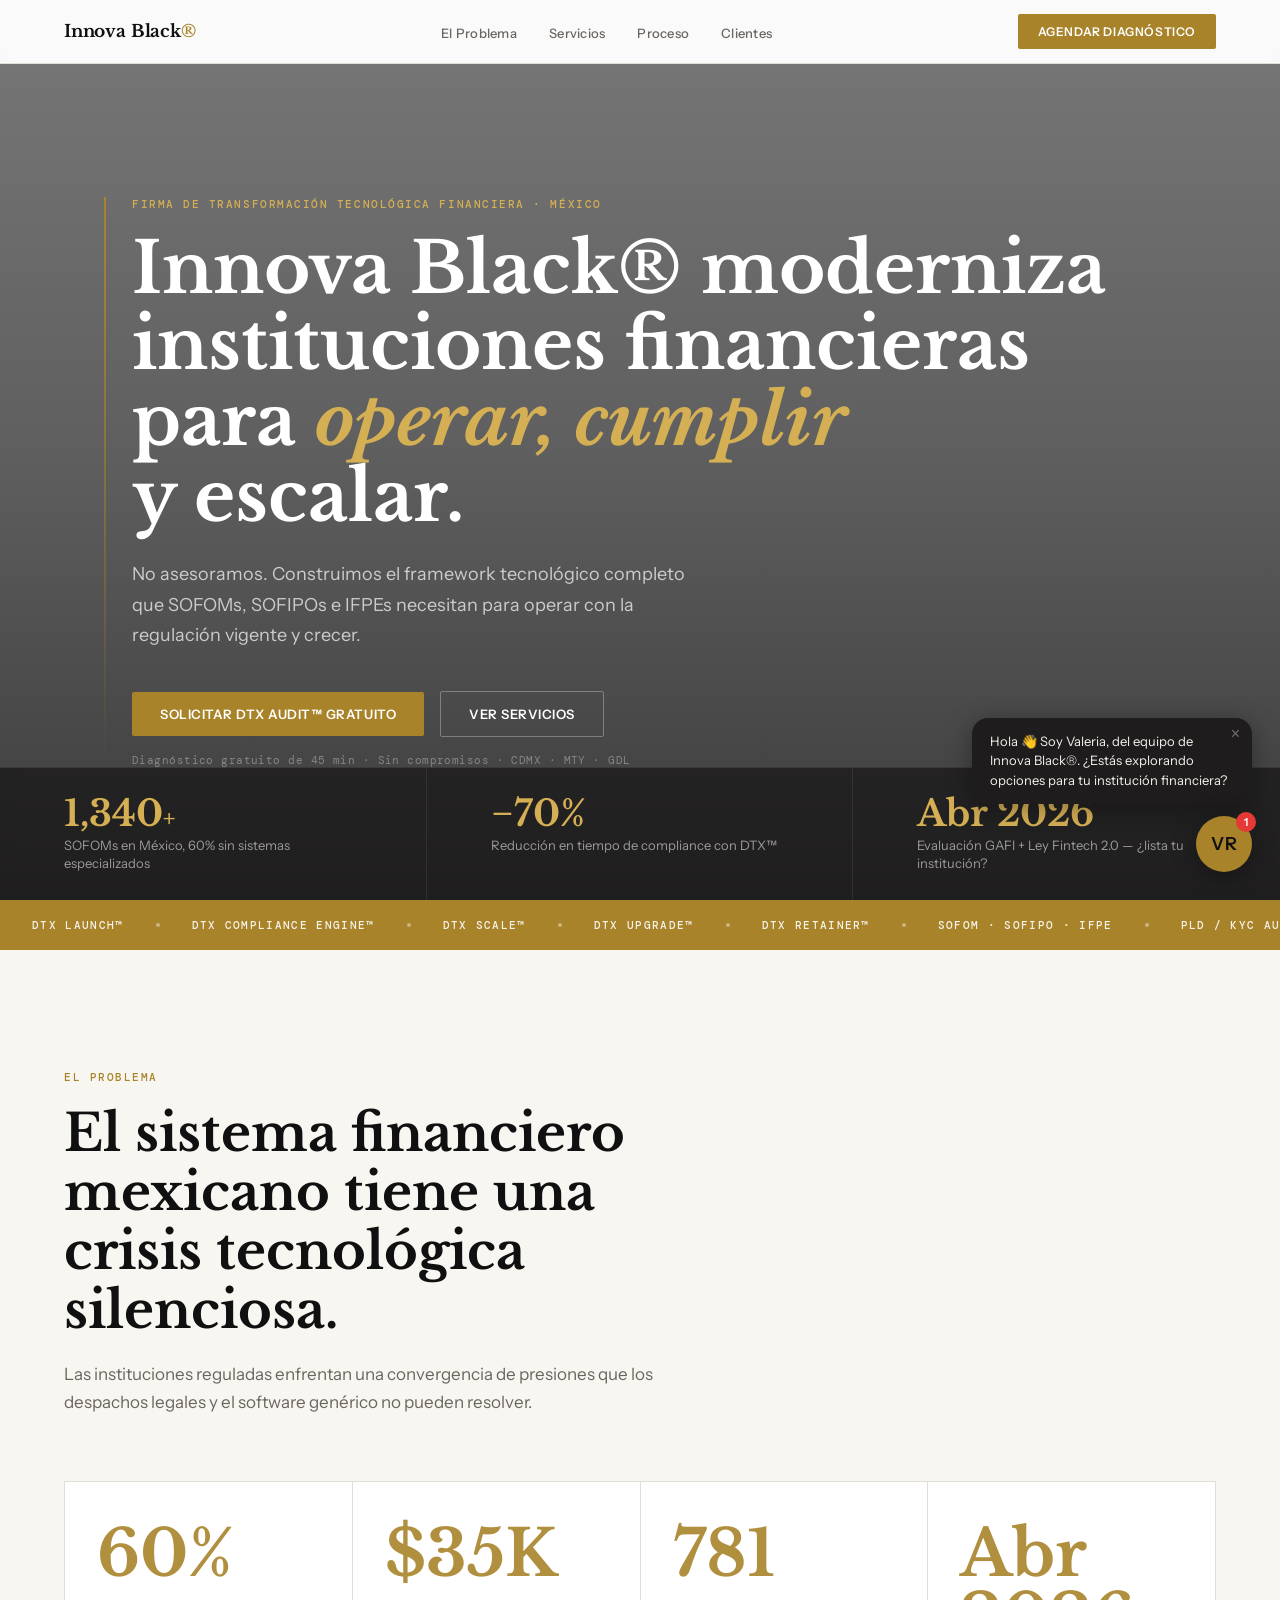
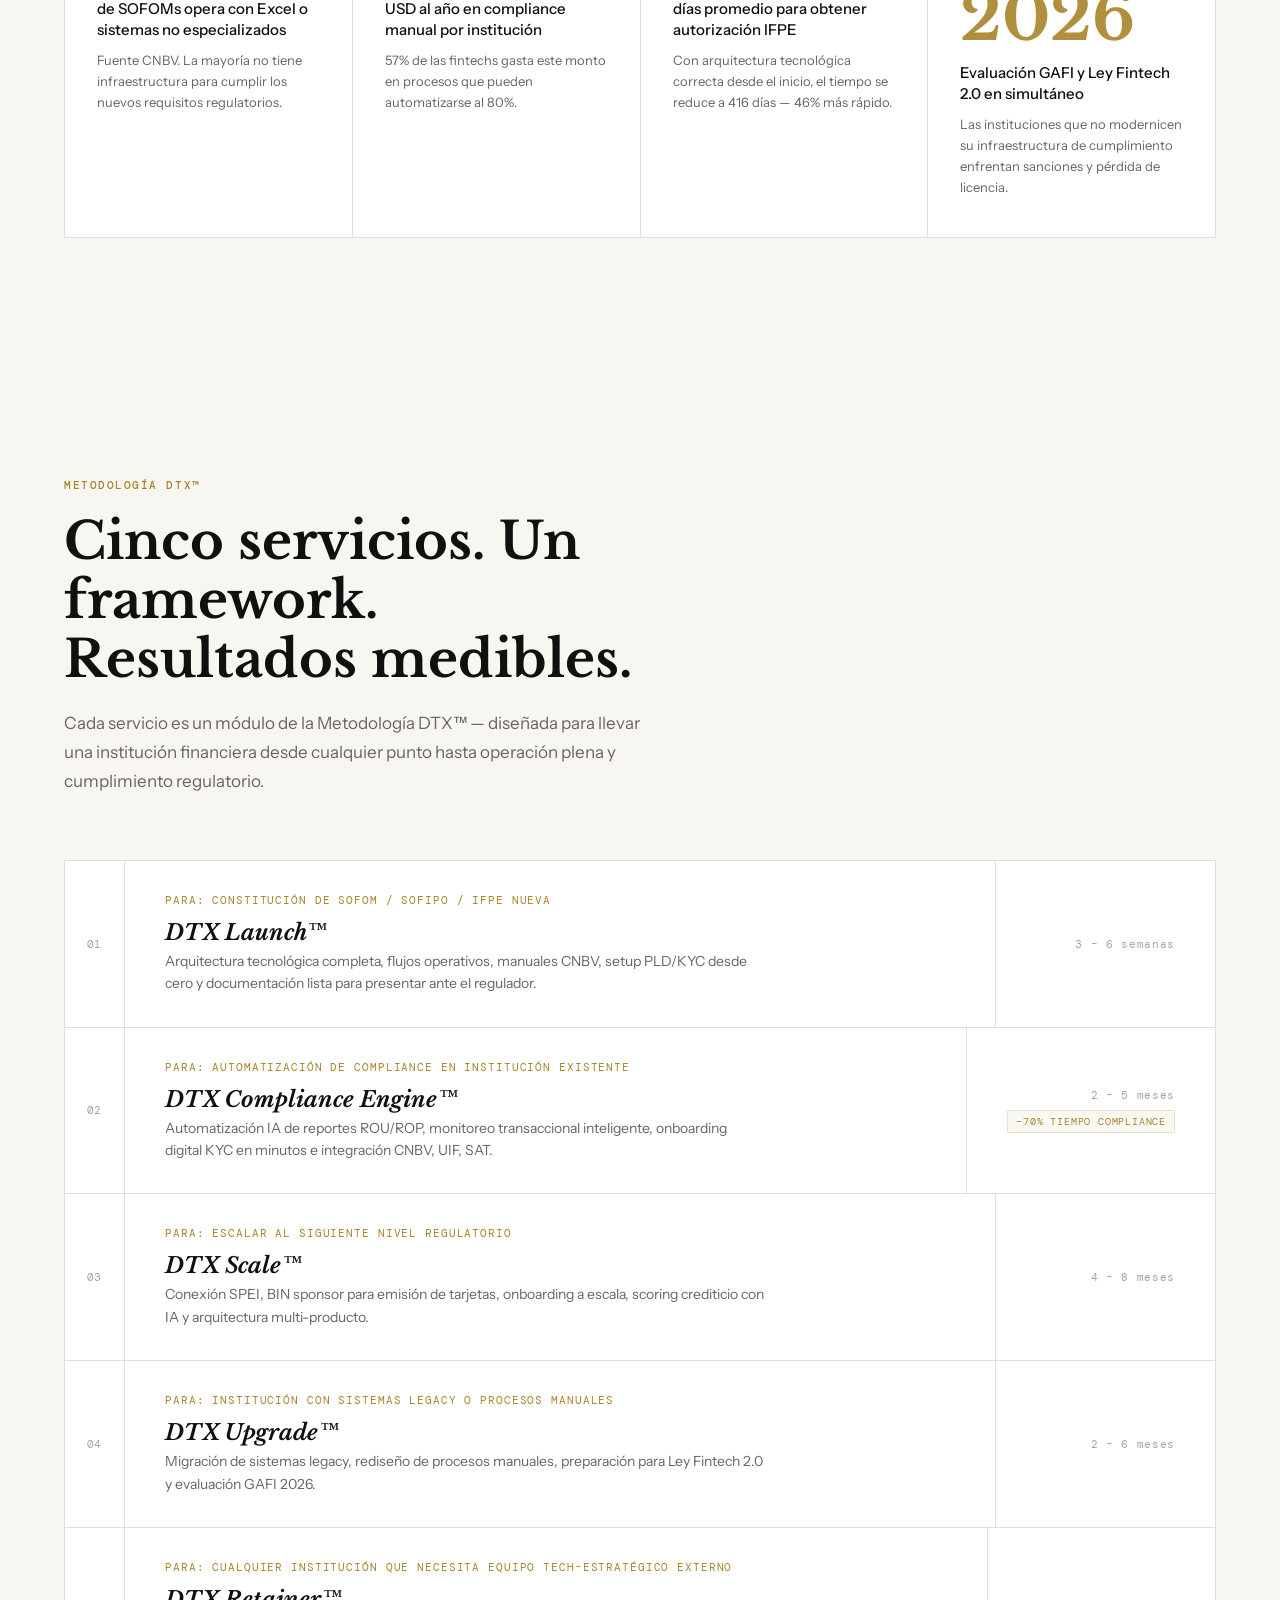
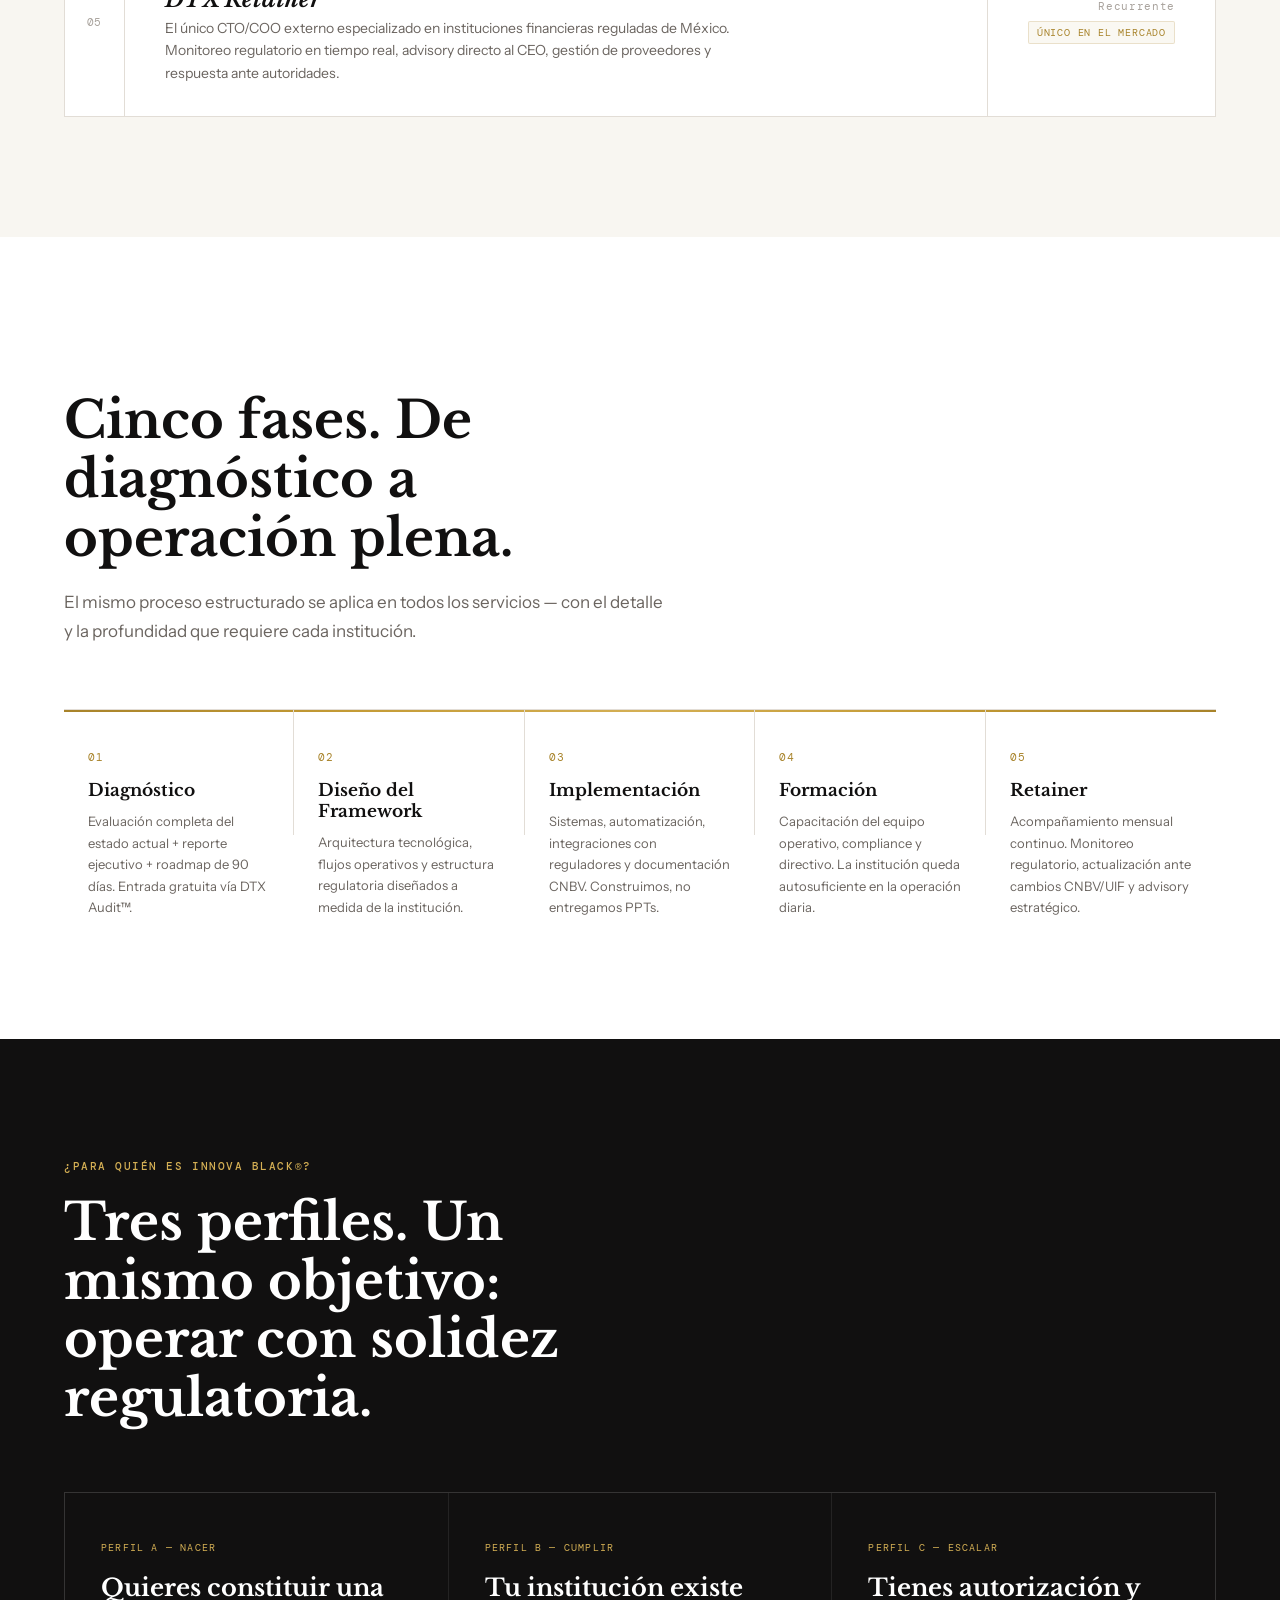
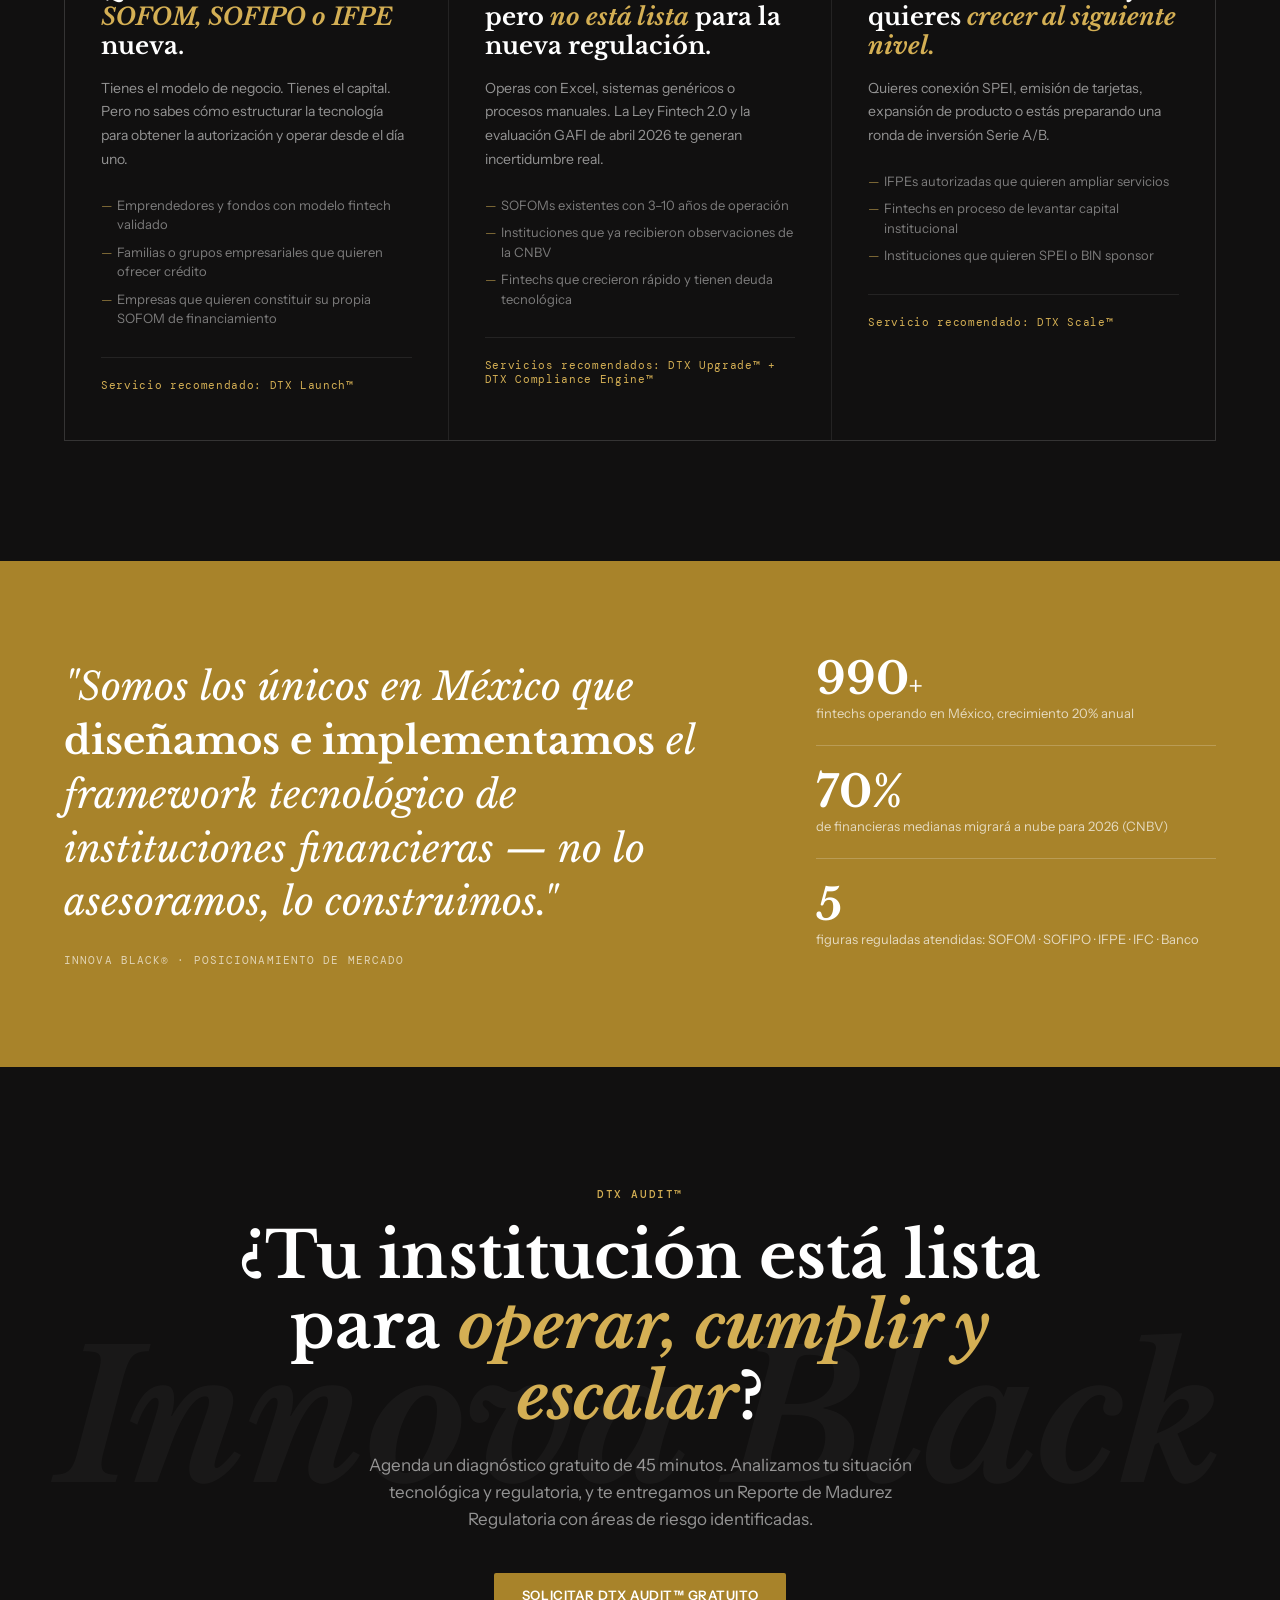
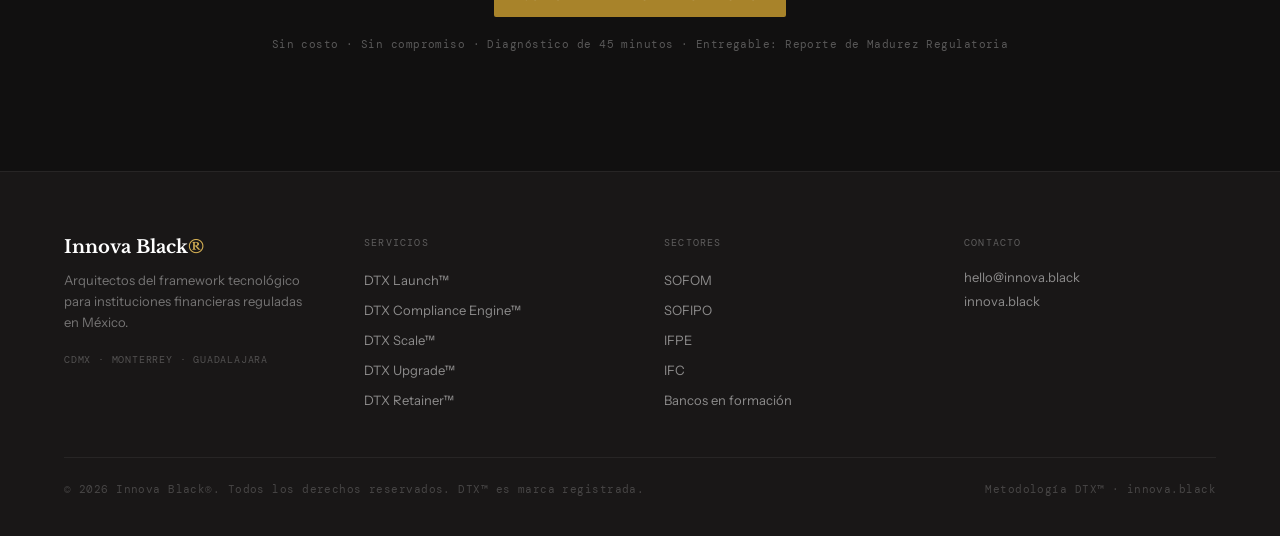
==== web/index.html @ 926bcd1f "feat: add lead email system + Google Analytics - Add Vercel serverless API (/api/send-email) for lea" ====
<!DOCTYPE html>
<html lang="es">
<head>
  <meta charset="UTF-8" />
  <meta name="viewport" content="width=device-width, initial-scale=1.0" />

  <!-- Google Analytics -->
  <script async src="https://www.googletagmanager.com/gtag/js?id=G-E0Y70WW412"></script>
  <script>
    window.dataLayer = window.dataLayer || [];
    function gtag(){dataLayer.push(arguments);}
    gtag('js', new Date());
    gtag('config', 'G-E0Y70WW412');
  </script>
  <title>Innova Black® — Arquitectos del Framework Tecnológico Financiero</title>
  <meta name="description" content="Innova Black® moderniza instituciones financieras reguladas para operar, cumplir y escalar. SOFOM, SOFIPO, IFPE. México." />
  <link rel="preconnect" href="https://fonts.googleapis.com" />
  <link rel="preconnect" href="https://fonts.gstatic.com" crossorigin />
  <link href="https://fonts.googleapis.com/css2?family=Libre+Baskerville:ital,wght@0,400;0,700;1,400&family=Instrument+Sans:wght@300;400;500;600&family=DM+Mono:wght@400;500&display=swap" rel="stylesheet" />
  <link rel="stylesheet" href="chatbot.css" />

  <style>
    /* ============================================================
       TOKENS
    ============================================================ */
    :root {
      --white:      #FFFFFF;
      --paper:      #F8F6F1;
      --paper2:     #F0EDE6;
      --ink:        #111010;
      --ink2:       #1E1C1C;
      --muted:      #6B6560;
      --light:      #A8A29C;
      --rule:       #E2DDD6;
      --gold:       #A8832A;
      --gold2:      #C49B35;
      --gold3:      #D4AF54;
      --gold-bg:    #FBF7EE;
      --gold-rule:  rgba(168,131,42,.20);
      --gold-pale:  rgba(168,131,42,.06);
      --neg:        #111010;
      --neg2:       #191717;

      --serif:  'Libre Baskerville', Georgia, serif;
      --sans:   'Instrument Sans', system-ui, sans-serif;
      --mono:   'DM Mono', monospace;

      --pad-x: 64px;
      --pad-y: 120px;
    }

    /* ============================================================
       RESET & BASE
    ============================================================ */
    *, *::before, *::after { box-sizing: border-box; margin: 0; padding: 0; }
    html { scroll-behavior: smooth; }
    body {
      font-family: var(--sans);
      font-weight: 400;
      color: var(--ink);
      background: var(--white);
      -webkit-font-smoothing: antialiased;
      overflow-x: hidden;
    }
    a { color: inherit; text-decoration: none; }
    img { display: block; max-width: 100%; }

    /* ============================================================
       TYPOGRAPHY HELPERS
    ============================================================ */
    .eyebrow {
      font-family: var(--mono);
      font-size: 11px;
      font-weight: 500;
      letter-spacing: .14em;
      text-transform: uppercase;
      color: var(--gold);
      display: block;
      margin-bottom: 20px;
    }
    .s-h2 {
      font-family: var(--serif);
      font-size: clamp(32px, 4vw, 52px);
      font-weight: 700;
      line-height: 1.15;
      color: var(--ink);
      margin-bottom: 20px;
    }
    .s-lead {
      font-size: 17px;
      font-weight: 300;
      line-height: 1.7;
      color: var(--muted);
      max-width: 620px;
    }
    .on-dark .s-h2 { color: var(--white); }
    .on-dark .s-lead { color: rgba(255,255,255,.65); }
    .on-dark .eyebrow { color: var(--gold3); }

    /* ============================================================
       SCROLL REVEAL
    ============================================================ */
    .r {
      opacity: 0;
      transform: translateY(22px);
      transition: opacity .55s ease, transform .55s ease;
    }
    .r.in { opacity: 1; transform: none; }
    .d1 { transition-delay: .08s; }
    .d2 { transition-delay: .16s; }
    .d3 { transition-delay: .24s; }
    .d4 { transition-delay: .32s; }
    .d5 { transition-delay: .40s; }

    /* ============================================================
       BUTTONS
    ============================================================ */
    .btn {
      display: inline-flex;
      align-items: center;
      gap: 8px;
      font-family: var(--sans);
      font-size: 13px;
      font-weight: 600;
      letter-spacing: .04em;
      text-transform: uppercase;
      padding: 14px 28px;
      border-radius: 2px;
      cursor: pointer;
      transition: all .2s ease;
      border: none;
    }
    .btn-gold {
      background: var(--gold);
      color: var(--white);
    }
    .btn-gold:hover { background: var(--gold2); }
    .btn-outline {
      background: transparent;
      color: var(--white);
      border: 1px solid rgba(255,255,255,.3);
    }
    .btn-outline:hover { border-color: var(--gold3); color: var(--gold3); }
    .btn-outline-dark {
      background: transparent;
      color: var(--ink);
      border: 1px solid var(--rule);
    }
    .btn-outline-dark:hover { border-color: var(--gold); color: var(--gold); }

    /* ============================================================
       1. NAV
    ============================================================ */
    #nav {
      position: fixed;
      top: 0; left: 0; right: 0;
      z-index: 100;
      background: rgba(255,255,255,.96);
      backdrop-filter: blur(8px);
      border-bottom: 1px solid var(--rule);
      height: 64px;
      display: flex;
      align-items: center;
      padding: 0 var(--pad-x);
      transition: box-shadow .2s;
    }
    #nav.scrolled { box-shadow: 0 2px 24px rgba(17,16,16,.06); }
    .nav-inner {
      display: flex;
      align-items: center;
      justify-content: space-between;
      width: 100%;
      max-width: 1200px;
      margin: 0 auto;
    }
    .nav-logo {
      font-family: var(--serif);
      font-size: 17px;
      font-weight: 700;
      color: var(--ink);
      letter-spacing: -.01em;
    }
    .nav-logo span { color: var(--gold); }
    .nav-links {
      display: flex;
      align-items: center;
      gap: 32px;
      list-style: none;
    }
    .nav-links a {
      font-size: 13px;
      font-weight: 500;
      color: var(--muted);
      letter-spacing: .02em;
      transition: color .15s;
    }
    .nav-links a:hover { color: var(--ink); }
    .nav-cta {
      font-family: var(--sans);
      font-size: 12px;
      font-weight: 600;
      letter-spacing: .05em;
      text-transform: uppercase;
      color: var(--white);
      background: var(--gold);
      padding: 10px 20px;
      border-radius: 2px;
      transition: background .15s;
    }
    .nav-cta:hover { background: var(--gold2); }
    .nav-hamburger {
      display: none;
      flex-direction: column;
      gap: 5px;
      cursor: pointer;
      padding: 4px;
    }
    .nav-hamburger span {
      display: block;
      width: 22px;
      height: 2px;
      background: var(--ink);
      transition: all .2s;
    }

    /* ============================================================
       2. HERO
    ============================================================ */
    /* Hero video fullscreen */
    #hero {
      position: relative;
      width: 100%;
      height: 100vh;
      min-height: 640px;
      overflow: hidden;
      display: flex;
      align-items: center;
      justify-content: center;
    }
    .hero-video {
      position: absolute;
      inset: 0;
      width: 100%;
      height: 100%;
      object-fit: cover;
      object-position: center;
      z-index: 0;
    }
    .hero-overlay {
      position: absolute;
      inset: 0;
      z-index: 1;
      background: linear-gradient(
        to bottom,
        rgba(10,9,9,.55) 0%,
        rgba(10,9,9,.65) 50%,
        rgba(10,9,9,.80) 100%
      );
    }
    .hero-inner {
      position: relative;
      z-index: 2;
      max-width: 1200px;
      width: 100%;
      padding: 0 var(--pad-x);
      margin: 0 auto;
      padding-top: 64px;
      display: flex;
      flex-direction: column;
      align-items: flex-start;
    }
    .hero-left { position: relative; padding-left: 28px; }
    .hero-line {
      position: absolute;
      left: 0; top: 0; bottom: 0;
      width: 2px;
      background: linear-gradient(to bottom, var(--gold), transparent);
    }
    .hero-h1 {
      font-family: var(--serif);
      font-size: clamp(40px, 5.5vw, 76px);
      font-weight: 700;
      line-height: 1.08;
      color: var(--white);
      margin-bottom: 24px;
    }
    .hero-h1 em {
      font-style: italic;
      color: var(--gold3);
    }
    .hero-sub {
      font-size: 18px;
      font-weight: 300;
      line-height: 1.7;
      color: rgba(255,255,255,.7);
      max-width: 560px;
      margin-bottom: 40px;
    }
    .hero-actions {
      display: flex;
      align-items: center;
      gap: 16px;
      flex-wrap: wrap;
    }
    .hero-footnote {
      margin-top: 16px;
      font-family: var(--mono);
      font-size: 11px;
      color: rgba(255,255,255,.35);
      letter-spacing: .04em;
    }
    /* Stats bar at bottom of hero */
    .hero-stats-bar {
      position: absolute;
      bottom: 0; left: 0; right: 0;
      z-index: 2;
      display: grid;
      grid-template-columns: repeat(3, 1fr);
      border-top: 1px solid rgba(255,255,255,.1);
      background: rgba(10,9,9,.55);
      backdrop-filter: blur(8px);
    }
    .stat-row {
      padding: 28px var(--pad-x);
      border-right: 1px solid rgba(255,255,255,.08);
    }
    .stat-row:last-child { border-right: none; }
    .stat-num {
      font-family: var(--serif);
      font-size: 36px;
      font-weight: 700;
      color: var(--gold3);
      line-height: 1;
      margin-bottom: 4px;
    }
    .stat-label {
      font-size: 13px;
      font-weight: 300;
      color: rgba(255,255,255,.55);
      line-height: 1.4;
    }

    /* ============================================================
       3. GOLD BAND
    ============================================================ */
    #gold-band {
      background: var(--gold);
      padding: 18px 0;
      overflow: hidden;
    }
    .marquee-track {
      display: flex;
      gap: 0;
      width: max-content;
      animation: marquee 28s linear infinite;
    }
    .marquee-item {
      display: flex;
      align-items: center;
      gap: 0;
      white-space: nowrap;
    }
    .marquee-text {
      font-family: var(--mono);
      font-size: 11px;
      font-weight: 500;
      letter-spacing: .12em;
      text-transform: uppercase;
      color: rgba(255,255,255,.9);
      padding: 0 32px;
    }
    .marquee-dot {
      width: 4px;
      height: 4px;
      border-radius: 50%;
      background: rgba(255,255,255,.4);
      flex-shrink: 0;
    }
    @keyframes marquee {
      from { transform: translateX(0); }
      to   { transform: translateX(-50%); }
    }

    /* ============================================================
       4. EL PROBLEMA
    ============================================================ */
    #problema {
      padding: var(--pad-y) var(--pad-x);
      background: var(--paper);
    }
    .sec-inner {
      max-width: 1200px;
      margin: 0 auto;
    }
    .sec-header {
      max-width: 600px;
      margin-bottom: 64px;
    }
    .problem-grid {
      display: grid;
      grid-template-columns: repeat(4, 1fr);
      gap: 1px;
      background: var(--rule);
      border: 1px solid var(--rule);
    }
    .problem-card {
      background: var(--white);
      padding: 40px 32px;
      position: relative;
      overflow: hidden;
      transition: background .2s;
    }
    .problem-card::before {
      content: '';
      position: absolute;
      top: 0; left: 0; right: 0;
      height: 2px;
      background: var(--gold);
      transform: scaleX(0);
      transform-origin: left;
      transition: transform .3s ease;
    }
    .problem-card:hover::before { transform: scaleX(1); }
    .problem-card:hover { background: var(--gold-bg); }
    .problem-num {
      font-family: var(--serif);
      font-size: 64px;
      font-weight: 700;
      color: var(--gold);
      line-height: 1;
      margin-bottom: 12px;
      opacity: .9;
    }
    .problem-label {
      font-size: 15px;
      font-weight: 500;
      color: var(--ink);
      line-height: 1.4;
      margin-bottom: 10px;
    }
    .problem-desc {
      font-size: 13px;
      font-weight: 300;
      color: var(--muted);
      line-height: 1.6;
    }


    /* ============================================================
       6. SERVICIOS
    ============================================================ */
    #servicios {
      padding: var(--pad-y) var(--pad-x);
      background: var(--paper);
    }
    .services-list {
      display: flex;
      flex-direction: column;
      gap: 0;
      border: 1px solid var(--rule);
      margin-top: 56px;
    }
    .service-row {
      display: grid;
      grid-template-columns: 60px 1fr auto;
      gap: 0;
      align-items: stretch;
      border-bottom: 1px solid var(--rule);
      background: var(--white);
      transition: background .2s;
      cursor: default;
      position: relative;
    }
    .service-row:last-child { border-bottom: none; }
    .service-row::before {
      content: '';
      position: absolute;
      top: 0; left: 0; right: 0;
      height: 2px;
      background: var(--gold);
      transform: scaleX(0);
      transform-origin: left;
      transition: transform .3s ease;
    }
    .service-row:hover::before { transform: scaleX(1); }
    .service-row:hover { background: var(--gold-bg); }
    .service-num-col {
      display: flex;
      align-items: center;
      justify-content: center;
      border-right: 1px solid var(--rule);
      padding: 32px 0;
    }
    .service-num {
      font-family: var(--mono);
      font-size: 11px;
      color: var(--light);
      letter-spacing: .08em;
    }
    .service-body {
      padding: 32px 40px;
    }
    .service-name {
      font-family: var(--serif);
      font-size: 22px;
      font-weight: 700;
      font-style: italic;
      color: var(--ink);
      margin-bottom: 4px;
    }
    .service-for {
      font-family: var(--mono);
      font-size: 11px;
      color: var(--gold);
      letter-spacing: .08em;
      text-transform: uppercase;
      margin-bottom: 12px;
    }
    .service-desc {
      font-size: 14px;
      font-weight: 300;
      color: var(--muted);
      line-height: 1.6;
      max-width: 600px;
    }
    .service-price-col {
      display: flex;
      flex-direction: column;
      align-items: flex-end;
      justify-content: center;
      padding: 32px 40px;
      border-left: 1px solid var(--rule);
      min-width: 220px;
    }
    .service-price {
      font-family: var(--serif);
      font-size: 20px;
      font-weight: 700;
      color: var(--ink);
      text-align: right;
      line-height: 1.2;
      margin-bottom: 4px;
    }
    .service-duration {
      font-family: var(--mono);
      font-size: 11px;
      color: var(--light);
      letter-spacing: .06em;
      text-align: right;
    }
    .service-badge {
      font-family: var(--mono);
      font-size: 10px;
      letter-spacing: .08em;
      text-transform: uppercase;
      background: var(--gold-pale);
      color: var(--gold);
      border: 1px solid var(--gold-rule);
      padding: 4px 8px;
      border-radius: 2px;
      margin-top: 8px;
      display: inline-block;
    }

    /* ============================================================
       7. PROCESO
    ============================================================ */
    #proceso {
      padding: var(--pad-y) var(--pad-x);
      background: var(--white);
    }
    .proceso-steps {
      display: grid;
      grid-template-columns: repeat(5, 1fr);
      gap: 0;
      margin-top: 64px;
      border-top: 1px solid var(--rule);
      position: relative;
    }
    .proceso-steps::before {
      content: '';
      position: absolute;
      top: 0; left: 0; right: 0;
      height: 2px;
      background: linear-gradient(to right, var(--gold), var(--gold2), var(--gold3), var(--gold2), var(--gold));
    }
    .paso {
      padding: 40px 24px 0;
      position: relative;
    }
    .paso::after {
      content: '';
      position: absolute;
      top: 0; right: 0;
      width: 1px;
      height: 60%;
      background: var(--rule);
    }
    .paso:last-child::after { display: none; }
    .paso-num {
      font-family: var(--mono);
      font-size: 11px;
      color: var(--gold);
      letter-spacing: .1em;
      margin-bottom: 16px;
      display: block;
    }
    .paso-title {
      font-family: var(--serif);
      font-size: 17px;
      font-weight: 700;
      color: var(--ink);
      margin-bottom: 10px;
    }
    .paso-desc {
      font-size: 13px;
      font-weight: 300;
      color: var(--muted);
      line-height: 1.65;
    }

    /* ============================================================
       8. CLIENTES
    ============================================================ */
    #clientes {
      padding: var(--pad-y) var(--pad-x);
      background: var(--neg);
    }
    .clients-grid {
      display: grid;
      grid-template-columns: repeat(3, 1fr);
      gap: 1px;
      background: rgba(255,255,255,.08);
      margin-top: 56px;
      border: 1px solid rgba(255,255,255,.08);
    }
    .client-card {
      background: var(--neg);
      padding: 48px 36px;
      position: relative;
      overflow: hidden;
      transition: background .2s;
    }
    .client-card::before {
      content: '';
      position: absolute;
      top: 0; left: 0; right: 0;
      height: 2px;
      background: var(--gold);
      transform: scaleX(0);
      transform-origin: left;
      transition: transform .3s ease;
    }
    .client-card:hover::before { transform: scaleX(1); }
    .client-card:hover { background: #171515; }
    .client-tag {
      font-family: var(--mono);
      font-size: 10px;
      letter-spacing: .12em;
      text-transform: uppercase;
      color: var(--gold3);
      margin-bottom: 20px;
      display: block;
    }
    .client-h3 {
      font-family: var(--serif);
      font-size: 24px;
      font-weight: 700;
      color: var(--white);
      line-height: 1.2;
      margin-bottom: 16px;
    }
    .client-h3 em { font-style: italic; color: var(--gold3); }
    .client-desc {
      font-size: 14px;
      font-weight: 300;
      color: rgba(255,255,255,.55);
      line-height: 1.7;
      margin-bottom: 24px;
    }
    .client-list {
      list-style: none;
      display: flex;
      flex-direction: column;
      gap: 8px;
    }
    .client-list li {
      font-size: 13px;
      font-weight: 400;
      color: rgba(255,255,255,.45);
      padding-left: 16px;
      position: relative;
      line-height: 1.5;
    }
    .client-list li::before {
      content: '—';
      position: absolute;
      left: 0;
      color: var(--gold3);
      opacity: .6;
    }
    .client-service {
      margin-top: 28px;
      padding-top: 20px;
      border-top: 1px solid rgba(255,255,255,.08);
      font-family: var(--mono);
      font-size: 11px;
      color: var(--gold3);
      letter-spacing: .06em;
    }

    /* ============================================================
       9. PULL QUOTE
    ============================================================ */
    #pullquote {
      padding: 96px var(--pad-x);
      background: var(--gold);
    }
    .quote-inner {
      max-width: 1200px;
      margin: 0 auto;
      display: grid;
      grid-template-columns: 1fr 400px;
      gap: 80px;
      align-items: center;
    }
    .quote-text {
      font-family: var(--serif);
      font-size: clamp(24px, 3vw, 40px);
      font-weight: 400;
      font-style: italic;
      color: var(--white);
      line-height: 1.4;
    }
    .quote-text strong { font-weight: 700; font-style: normal; }
    .quote-author {
      margin-top: 24px;
      font-family: var(--mono);
      font-size: 11px;
      letter-spacing: .1em;
      text-transform: uppercase;
      color: rgba(255,255,255,.65);
    }
    .quote-stats {
      display: flex;
      flex-direction: column;
      gap: 0;
    }
    .qstat {
      padding: 24px 0;
      border-bottom: 1px solid rgba(255,255,255,.2);
    }
    .qstat:last-child { border-bottom: none; }
    .qstat:first-child { padding-top: 0; }
    .qstat-num {
      font-family: var(--serif);
      font-size: 44px;
      font-weight: 700;
      color: var(--white);
      line-height: 1;
      margin-bottom: 4px;
    }
    .qstat-label {
      font-size: 13px;
      color: rgba(255,255,255,.7);
      font-weight: 300;
    }

    /* ============================================================
       10. CTA
    ============================================================ */
    #cta {
      padding: var(--pad-y) var(--pad-x);
      background: var(--neg);
      position: relative;
      overflow: hidden;
    }
    .cta-ghost {
      position: absolute;
      left: 50%;
      top: 50%;
      transform: translate(-50%, -50%);
      font-family: var(--serif);
      font-size: clamp(80px, 14vw, 220px);
      font-weight: 700;
      font-style: italic;
      color: var(--white);
      opacity: .03;
      white-space: nowrap;
      pointer-events: none;
      user-select: none;
    }
    .cta-inner {
      max-width: 900px;
      margin: 0 auto;
      text-align: center;
      position: relative;
      z-index: 1;
    }
    .cta-h2 {
      font-family: var(--serif);
      font-size: clamp(36px, 5vw, 64px);
      font-weight: 700;
      color: var(--white);
      line-height: 1.1;
      margin-bottom: 20px;
    }
    .cta-h2 em { font-style: italic; color: var(--gold3); }
    .cta-sub {
      font-size: 17px;
      font-weight: 300;
      color: rgba(255,255,255,.55);
      line-height: 1.6;
      max-width: 560px;
      margin: 0 auto 40px;
    }
    .cta-actions {
      display: flex;
      align-items: center;
      justify-content: center;
      gap: 16px;
      flex-wrap: wrap;
    }
    .cta-note {
      margin-top: 20px;
      font-family: var(--mono);
      font-size: 11px;
      color: rgba(255,255,255,.3);
      letter-spacing: .04em;
    }

    /* ============================================================
       11. FOOTER
    ============================================================ */
    #footer {
      padding: 64px var(--pad-x) 40px;
      background: var(--neg2);
      border-top: 1px solid rgba(255,255,255,.06);
    }
    .footer-top {
      max-width: 1200px;
      margin: 0 auto;
      display: grid;
      grid-template-columns: 1fr 1fr 1fr 1fr;
      gap: 48px;
      padding-bottom: 48px;
      border-bottom: 1px solid rgba(255,255,255,.06);
    }
    .footer-logo {
      font-family: var(--serif);
      font-size: 18px;
      font-weight: 700;
      color: var(--white);
      margin-bottom: 12px;
    }
    .footer-logo span { color: var(--gold3); }
    .footer-tagline {
      font-size: 13px;
      font-weight: 300;
      color: rgba(255,255,255,.4);
      line-height: 1.6;
      margin-bottom: 20px;
    }
    .footer-cities {
      font-family: var(--mono);
      font-size: 10px;
      color: rgba(255,255,255,.25);
      letter-spacing: .08em;
      text-transform: uppercase;
    }
    .footer-col-title {
      font-family: var(--mono);
      font-size: 10px;
      letter-spacing: .12em;
      text-transform: uppercase;
      color: rgba(255,255,255,.3);
      margin-bottom: 20px;
    }
    .footer-links {
      list-style: none;
      display: flex;
      flex-direction: column;
      gap: 10px;
    }
    .footer-links a {
      font-size: 13px;
      font-weight: 300;
      color: rgba(255,255,255,.5);
      transition: color .15s;
    }
    .footer-links a:hover { color: var(--gold3); }
    .footer-contact a {
      display: block;
      font-size: 13px;
      font-weight: 300;
      color: rgba(255,255,255,.5);
      margin-bottom: 8px;
      transition: color .15s;
    }
    .footer-contact a:hover { color: var(--gold3); }
    .footer-bottom {
      max-width: 1200px;
      margin: 24px auto 0;
      display: flex;
      align-items: center;
      justify-content: space-between;
    }
    .footer-copy {
      font-family: var(--mono);
      font-size: 11px;
      color: rgba(255,255,255,.2);
      letter-spacing: .04em;
    }

    /* ============================================================
       MOBILE NAV
    ============================================================ */
    .mobile-menu {
      display: none;
      position: fixed;
      top: 64px; left: 0; right: 0;
      background: var(--white);
      border-bottom: 1px solid var(--rule);
      padding: 24px var(--pad-x);
      z-index: 99;
      flex-direction: column;
      gap: 20px;
    }
    .mobile-menu.open { display: flex; }
    .mobile-menu a {
      font-size: 15px;
      font-weight: 500;
      color: var(--ink);
      padding: 8px 0;
      border-bottom: 1px solid var(--rule);
    }

    /* ============================================================
       RESPONSIVE
    ============================================================ */
    @media (max-width: 1024px) {
      :root { --pad-x: 40px; --pad-y: 96px; }
      .hero-inner { padding: 0 var(--pad-x); padding-top: 64px; }
      .hero-stats-bar { display: none; }
      .problem-grid { grid-template-columns: repeat(2, 1fr); }
      .proceso-steps { grid-template-columns: repeat(3, 1fr); }
      .clients-grid { grid-template-columns: 1fr; }
      .quote-inner { grid-template-columns: 1fr; gap: 48px; }
      .footer-top { grid-template-columns: 1fr 1fr; gap: 40px; }
    }

    @media (max-width: 768px) {
      :root { --pad-x: 28px; --pad-y: 80px; }
      .nav-links, .nav-cta { display: none; }
      .nav-hamburger { display: flex; }
      #hero { min-height: 100svh; }
      .hero-stats-bar { grid-template-columns: 1fr; }
      .problem-grid { grid-template-columns: 1fr; }
      .proceso-steps { grid-template-columns: 1fr 1fr; }
      .paso::after { display: none; }
      .service-row { grid-template-columns: 1fr; }
      .service-num-col { display: none; }
      .service-price-col { border-left: none; border-top: 1px solid var(--rule); align-items: flex-start; }
      .footer-top { grid-template-columns: 1fr; }
      .footer-bottom { flex-direction: column; gap: 12px; text-align: center; }
      .quote-stats { display: grid; grid-template-columns: repeat(3, 1fr); }
      .qstat { padding: 0 16px; border-bottom: none; border-right: 1px solid rgba(255,255,255,.2); }
      .qstat:last-child { border-right: none; }
    }
  </style>
</head>
<body>

  <!-- ============================================================
       1. NAV
  ============================================================ -->
  <nav id="nav">
    <div class="nav-inner">
      <a href="#" class="nav-logo">Innova Black<span>®</span></a>
      <ul class="nav-links">
        <li><a href="#problema">El Problema</a></li>
        <li><a href="#servicios">Servicios</a></li>
        <li><a href="#proceso">Proceso</a></li>
        <li><a href="#clientes">Clientes</a></li>
      </ul>
      <a href="#cta" class="nav-cta">Agendar Diagnóstico</a>
      <div class="nav-hamburger" id="hamburger" aria-label="Menú">
        <span></span><span></span><span></span>
      </div>
    </div>
  </nav>

  <!-- Mobile menu -->
  <div class="mobile-menu" id="mobile-menu">
    <a href="#problema" class="mobile-link">El Problema</a>
    <a href="#servicios" class="mobile-link">Servicios</a>
    <a href="#proceso" class="mobile-link">Proceso</a>
    <a href="#clientes" class="mobile-link">Clientes</a>
    <a href="#cta" class="mobile-link" style="color:var(--gold);font-weight:600;">Agendar Diagnóstico</a>
  </div>

  <!-- ============================================================
       2. HERO
  ============================================================ -->
  <section id="hero">
    <!-- Video background — reemplazar hero.mp4 con video corporativo real -->
    <video class="hero-video" autoplay muted loop playsinline poster="">
      <source src="assets/video/hero.mp4" type="video/mp4" />
    </video>
    <div class="hero-overlay"></div>

    <div class="hero-inner">
      <div class="hero-left">
        <div class="hero-line"></div>
        <span class="eyebrow r" style="color:var(--gold3)">Firma de transformación tecnológica financiera · México</span>
        <h1 class="hero-h1 r d1">
          Innova Black® moderniza<br />
          instituciones financieras<br />
          para <em>operar, cumplir</em><br />
          y escalar.
        </h1>
        <p class="hero-sub r d2">
          No asesoramos. Construimos el framework tecnológico completo
          que SOFOMs, SOFIPOs e IFPEs necesitan para operar con la
          regulación vigente y crecer.
        </p>
        <div class="hero-actions r d3">
          <a href="#cta" class="btn btn-gold">Solicitar DTX Audit™ gratuito</a>
          <a href="#servicios" class="btn btn-outline">Ver servicios</a>
        </div>
        <p class="hero-footnote r d4">Diagnóstico gratuito de 45 min · Sin compromisos · CDMX · MTY · GDL</p>
      </div>
    </div>

    <!-- Stats bar bottom -->
    <div class="hero-stats-bar">
      <div class="stat-row r">
        <div class="stat-num">1,340<span style="font-size:22px">+</span></div>
        <div class="stat-label">SOFOMs en México, 60% sin sistemas especializados</div>
      </div>
      <div class="stat-row r d1">
        <div class="stat-num">−70%</div>
        <div class="stat-label">Reducción en tiempo de compliance con DTX™</div>
      </div>
      <div class="stat-row r d2">
        <div class="stat-num">Abr 2026</div>
        <div class="stat-label">Evaluación GAFI + Ley Fintech 2.0 — ¿lista tu institución?</div>
      </div>
    </div>
  </section>

  <!-- ============================================================
       3. GOLD BAND
  ============================================================ -->
  <div id="gold-band" aria-hidden="true">
    <div class="marquee-track">
      <!-- First copy -->
      <div class="marquee-item"><span class="marquee-text">DTX Launch™</span><div class="marquee-dot"></div></div>
      <div class="marquee-item"><span class="marquee-text">DTX Compliance Engine™</span><div class="marquee-dot"></div></div>
      <div class="marquee-item"><span class="marquee-text">DTX Scale™</span><div class="marquee-dot"></div></div>
      <div class="marquee-item"><span class="marquee-text">DTX Upgrade™</span><div class="marquee-dot"></div></div>
      <div class="marquee-item"><span class="marquee-text">DTX Retainer™</span><div class="marquee-dot"></div></div>
      <div class="marquee-item"><span class="marquee-text">SOFOM · SOFIPO · IFPE</span><div class="marquee-dot"></div></div>
      <div class="marquee-item"><span class="marquee-text">PLD / KYC Automatizado</span><div class="marquee-dot"></div></div>
      <div class="marquee-item"><span class="marquee-text">Ley Fintech 2.0</span><div class="marquee-dot"></div></div>
      <div class="marquee-item"><span class="marquee-text">Cumplimiento GAFI</span><div class="marquee-dot"></div></div>
      <div class="marquee-item"><span class="marquee-text">CNBV · UIF · Banxico</span><div class="marquee-dot"></div></div>
      <!-- Duplicate for seamless loop -->
      <div class="marquee-item"><span class="marquee-text">DTX Launch™</span><div class="marquee-dot"></div></div>
      <div class="marquee-item"><span class="marquee-text">DTX Compliance Engine™</span><div class="marquee-dot"></div></div>
      <div class="marquee-item"><span class="marquee-text">DTX Scale™</span><div class="marquee-dot"></div></div>
      <div class="marquee-item"><span class="marquee-text">DTX Upgrade™</span><div class="marquee-dot"></div></div>
      <div class="marquee-item"><span class="marquee-text">DTX Retainer™</span><div class="marquee-dot"></div></div>
      <div class="marquee-item"><span class="marquee-text">SOFOM · SOFIPO · IFPE</span><div class="marquee-dot"></div></div>
      <div class="marquee-item"><span class="marquee-text">PLD / KYC Automatizado</span><div class="marquee-dot"></div></div>
      <div class="marquee-item"><span class="marquee-text">Ley Fintech 2.0</span><div class="marquee-dot"></div></div>
      <div class="marquee-item"><span class="marquee-text">Cumplimiento GAFI</span><div class="marquee-dot"></div></div>
      <div class="marquee-item"><span class="marquee-text">CNBV · UIF · Banxico</span><div class="marquee-dot"></div></div>
    </div>
  </div>

  <!-- ============================================================
       4. EL PROBLEMA
  ============================================================ -->
  <section id="problema">
    <div class="sec-inner">
      <div class="sec-header">
        <span class="eyebrow r">El Problema</span>
        <h2 class="s-h2 r d1">El sistema financiero mexicano tiene una crisis tecnológica silenciosa.</h2>
        <p class="s-lead r d2">Las instituciones reguladas enfrentan una convergencia de presiones que los despachos legales y el software genérico no pueden resolver.</p>
      </div>
      <div class="problem-grid">
        <div class="problem-card r">
          <div class="problem-num">60%</div>
          <div class="problem-label">de SOFOMs opera con Excel o sistemas no especializados</div>
          <div class="problem-desc">Fuente CNBV. La mayoría no tiene infraestructura para cumplir los nuevos requisitos regulatorios.</div>
        </div>
        <div class="problem-card r d1">
          <div class="problem-num">$35K</div>
          <div class="problem-label">USD al año en compliance manual por institución</div>
          <div class="problem-desc">57% de las fintechs gasta este monto en procesos que pueden automatizarse al 80%.</div>
        </div>
        <div class="problem-card r d2">
          <div class="problem-num">781</div>
          <div class="problem-label">días promedio para obtener autorización IFPE</div>
          <div class="problem-desc">Con arquitectura tecnológica correcta desde el inicio, el tiempo se reduce a 416 días — 46% más rápido.</div>
        </div>
        <div class="problem-card r d3">
          <div class="problem-num">Abr<br />2026</div>
          <div class="problem-label">Evaluación GAFI y Ley Fintech 2.0 en simultáneo</div>
          <div class="problem-desc">Las instituciones que no modernicen su infraestructura de cumplimiento enfrentan sanciones y pérdida de licencia.</div>
        </div>
      </div>
    </div>
  </section>


  <!-- ============================================================
       6. SERVICIOS
  ============================================================ -->
  <section id="servicios">
    <div class="sec-inner">
      <div class="sec-header">
        <span class="eyebrow r">Metodología DTX™</span>
        <h2 class="s-h2 r d1">Cinco servicios. Un framework. Resultados medibles.</h2>
        <p class="s-lead r d2">Cada servicio es un módulo de la Metodología DTX™ — diseñada para llevar una institución financiera desde cualquier punto hasta operación plena y cumplimiento regulatorio.</p>
      </div>
      <div class="services-list">
        <div class="service-row r">
          <div class="service-num-col"><span class="service-num">01</span></div>
          <div class="service-body">
            <div class="service-for">Para: Constitución de SOFOM / SOFIPO / IFPE nueva</div>
            <div class="service-name">DTX Launch™</div>
            <div class="service-desc">Arquitectura tecnológica completa, flujos operativos, manuales CNBV, setup PLD/KYC desde cero y documentación lista para presentar ante el regulador.</div>
          </div>
          <div class="service-price-col">
            <div class="service-duration">3 – 6 semanas</div>
          </div>
        </div>
        <div class="service-row r d1">
          <div class="service-num-col"><span class="service-num">02</span></div>
          <div class="service-body">
            <div class="service-for">Para: Automatización de compliance en institución existente</div>
            <div class="service-name">DTX Compliance Engine™</div>
            <div class="service-desc">Automatización IA de reportes ROU/ROP, monitoreo transaccional inteligente, onboarding digital KYC en minutos e integración CNBV, UIF, SAT.</div>
          </div>
          <div class="service-price-col">
            <div class="service-duration">2 – 5 meses</div>
            <span class="service-badge">−70% tiempo compliance</span>
          </div>
        </div>
        <div class="service-row r d2">
          <div class="service-num-col"><span class="service-num">03</span></div>
          <div class="service-body">
            <div class="service-for">Para: Escalar al siguiente nivel regulatorio</div>
            <div class="service-name">DTX Scale™</div>
            <div class="service-desc">Conexión SPEI, BIN sponsor para emisión de tarjetas, onboarding a escala, scoring crediticio con IA y arquitectura multi-producto.</div>
          </div>
          <div class="service-price-col">
            <div class="service-duration">4 – 8 meses</div>
          </div>
        </div>
        <div class="service-row r d3">
          <div class="service-num-col"><span class="service-num">04</span></div>
          <div class="service-body">
            <div class="service-for">Para: Institución con sistemas legacy o procesos manuales</div>
            <div class="service-name">DTX Upgrade™</div>
            <div class="service-desc">Migración de sistemas legacy, rediseño de procesos manuales, preparación para Ley Fintech 2.0 y evaluación GAFI 2026.</div>
          </div>
          <div class="service-price-col">
            <div class="service-duration">2 – 6 meses</div>
          </div>
        </div>
        <div class="service-row r d4">
          <div class="service-num-col"><span class="service-num">05</span></div>
          <div class="service-body">
            <div class="service-for">Para: Cualquier institución que necesita equipo tech-estratégico externo</div>
            <div class="service-name">DTX Retainer™</div>
            <div class="service-desc">El único CTO/COO externo especializado en instituciones financieras reguladas de México. Monitoreo regulatorio en tiempo real, advisory directo al CEO, gestión de proveedores y respuesta ante autoridades.</div>
          </div>
          <div class="service-price-col">
            <div class="service-duration">Recurrente</div>
            <span class="service-badge">Único en el mercado</span>
          </div>
        </div>
      </div>
    </div>
  </section>

  <!-- ============================================================
       7. PROCESO
  ============================================================ -->
  <section id="proceso">
    <div class="sec-inner">
      <div class="sec-header">
        <span class="eyebrow r">Cómo trabajamos</span>
        <h2 class="s-h2 r d1">Cinco fases. De diagnóstico a operación plena.</h2>
        <p class="s-lead r d2">El mismo proceso estructurado se aplica en todos los servicios — con el detalle y la profundidad que requiere cada institución.</p>
      </div>
      <div class="proceso-steps">
        <div class="paso r">
          <span class="paso-num">01</span>
          <div class="paso-title">Diagnóstico</div>
          <p class="paso-desc">Evaluación completa del estado actual + reporte ejecutivo + roadmap de 90 días. Entrada gratuita vía DTX Audit™.</p>
        </div>
        <div class="paso r d1">
          <span class="paso-num">02</span>
          <div class="paso-title">Diseño del Framework</div>
          <p class="paso-desc">Arquitectura tecnológica, flujos operativos y estructura regulatoria diseñados a medida de la institución.</p>
        </div>
        <div class="paso r d2">
          <span class="paso-num">03</span>
          <div class="paso-title">Implementación</div>
          <p class="paso-desc">Sistemas, automatización, integraciones con reguladores y documentación CNBV. Construimos, no entregamos PPTs.</p>
        </div>
        <div class="paso r d3">
          <span class="paso-num">04</span>
          <div class="paso-title">Formación</div>
          <p class="paso-desc">Capacitación del equipo operativo, compliance y directivo. La institución queda autosuficiente en la operación diaria.</p>
        </div>
        <div class="paso r d4">
          <span class="paso-num">05</span>
          <div class="paso-title">Retainer</div>
          <p class="paso-desc">Acompañamiento mensual continuo. Monitoreo regulatorio, actualización ante cambios CNBV/UIF y advisory estratégico.</p>
        </div>
      </div>
    </div>
  </section>

  <!-- ============================================================
       8. CLIENTES
  ============================================================ -->
  <section id="clientes" class="on-dark">
    <div class="sec-inner">
      <div class="sec-header">
        <span class="eyebrow r">¿Para quién es Innova Black®?</span>
        <h2 class="s-h2 r d1">Tres perfiles. Un mismo objetivo: operar con solidez regulatoria.</h2>
      </div>
      <div class="clients-grid">
        <div class="client-card r">
          <span class="client-tag">Perfil A — Nacer</span>
          <h3 class="client-h3">Quieres constituir una <em>SOFOM, SOFIPO o IFPE</em> nueva.</h3>
          <p class="client-desc">Tienes el modelo de negocio. Tienes el capital. Pero no sabes cómo estructurar la tecnología para obtener la autorización y operar desde el día uno.</p>
          <ul class="client-list">
            <li>Emprendedores y fondos con modelo fintech validado</li>
            <li>Familias o grupos empresariales que quieren ofrecer crédito</li>
            <li>Empresas que quieren constituir su propia SOFOM de financiamiento</li>
          </ul>
          <div class="client-service">Servicio recomendado: DTX Launch™</div>
        </div>
        <div class="client-card r d1">
          <span class="client-tag">Perfil B — Cumplir</span>
          <h3 class="client-h3">Tu institución existe pero <em>no está lista</em> para la nueva regulación.</h3>
          <p class="client-desc">Operas con Excel, sistemas genéricos o procesos manuales. La Ley Fintech 2.0 y la evaluación GAFI de abril 2026 te generan incertidumbre real.</p>
          <ul class="client-list">
            <li>SOFOMs existentes con 3–10 años de operación</li>
            <li>Instituciones que ya recibieron observaciones de la CNBV</li>
            <li>Fintechs que crecieron rápido y tienen deuda tecnológica</li>
          </ul>
          <div class="client-service">Servicios recomendados: DTX Upgrade™ + DTX Compliance Engine™</div>
        </div>
        <div class="client-card r d2">
          <span class="client-tag">Perfil C — Escalar</span>
          <h3 class="client-h3">Tienes autorización y quieres <em>crecer al siguiente nivel.</em></h3>
          <p class="client-desc">Quieres conexión SPEI, emisión de tarjetas, expansión de producto o estás preparando una ronda de inversión Serie A/B.</p>
          <ul class="client-list">
            <li>IFPEs autorizadas que quieren ampliar servicios</li>
            <li>Fintechs en proceso de levantar capital institucional</li>
            <li>Instituciones que quieren SPEI o BIN sponsor</li>
          </ul>
          <div class="client-service">Servicio recomendado: DTX Scale™</div>
        </div>
      </div>
    </div>
  </section>

  <!-- ============================================================
       9. PULL QUOTE
  ============================================================ -->
  <section id="pullquote">
    <div class="quote-inner">
      <div>
        <p class="quote-text r">
          "Somos los únicos en México que <strong>diseñamos e implementamos</strong>
          el framework tecnológico de instituciones financieras —
          no lo asesoramos, lo construimos."
        </p>
        <p class="quote-author r d1">Innova Black® · Posicionamiento de mercado</p>
      </div>
      <div class="quote-stats">
        <div class="qstat r">
          <div class="qstat-num">990<span style="font-size:24px">+</span></div>
          <div class="qstat-label">fintechs operando en México, crecimiento 20% anual</div>
        </div>
        <div class="qstat r d1">
          <div class="qstat-num">70%</div>
          <div class="qstat-label">de financieras medianas migrará a nube para 2026 (CNBV)</div>
        </div>
        <div class="qstat r d2">
          <div class="qstat-num">5</div>
          <div class="qstat-label">figuras reguladas atendidas: SOFOM · SOFIPO · IFPE · IFC · Banco</div>
        </div>
      </div>
    </div>
  </section>

  <!-- ============================================================
       10. CTA
  ============================================================ -->
  <section id="cta" class="on-dark">
    <div class="cta-ghost" aria-hidden="true">Innova Black</div>
    <div class="cta-inner">
      <span class="eyebrow r">DTX Audit™</span>
      <h2 class="cta-h2 r d1">¿Tu institución está lista<br />para <em>operar, cumplir y escalar</em>?</h2>
      <p class="cta-sub r d2">Agenda un diagnóstico gratuito de 45 minutos. Analizamos tu situación tecnológica y regulatoria, y te entregamos un Reporte de Madurez Regulatoria con áreas de riesgo identificadas.</p>
      <div class="cta-actions r d3">
        <a href="mailto:hello@innova.black?subject=DTX Audit™ — Diagnóstico Gratuito" class="btn btn-gold">Solicitar DTX Audit™ gratuito</a>
      </div>
      <p class="cta-note r d4">Sin costo · Sin compromiso · Diagnóstico de 45 minutos · Entregable: Reporte de Madurez Regulatoria</p>
    </div>
  </section>

  <!-- ============================================================
       11. FOOTER
  ============================================================ -->
  <footer id="footer">
    <div class="footer-top">
      <div>
        <div class="footer-logo">Innova Black<span>®</span></div>
        <p class="footer-tagline">Arquitectos del framework tecnológico para instituciones financieras reguladas en México.</p>
        <div class="footer-cities">CDMX · Monterrey · Guadalajara</div>
      </div>
      <div>
        <div class="footer-col-title">Servicios</div>
        <ul class="footer-links">
          <li><a href="#servicios">DTX Launch™</a></li>
          <li><a href="#servicios">DTX Compliance Engine™</a></li>
          <li><a href="#servicios">DTX Scale™</a></li>
          <li><a href="#servicios">DTX Upgrade™</a></li>
          <li><a href="#servicios">DTX Retainer™</a></li>
        </ul>
      </div>
      <div>
        <div class="footer-col-title">Sectores</div>
        <ul class="footer-links">
          <li><a href="#">SOFOM</a></li>
          <li><a href="#">SOFIPO</a></li>
          <li><a href="#">IFPE</a></li>
          <li><a href="#">IFC</a></li>
          <li><a href="#">Bancos en formación</a></li>
        </ul>
      </div>
      <div>
        <div class="footer-col-title">Contacto</div>
        <div class="footer-contact">
          <a href="mailto:hello@innova.black">hello@innova.black</a>
          <a href="https://innova.black">innova.black</a>
        </div>
      </div>
    </div>
    <div class="footer-bottom">
      <p class="footer-copy">© 2026 Innova Black®. Todos los derechos reservados. DTX™ es marca registrada.</p>
      <p class="footer-copy">Metodología DTX™ · innova.black</p>
    </div>
  </footer>

  <!-- ============================================================
       JAVASCRIPT
  ============================================================ -->
  <script>
    // --- Nav scroll shadow ---
    const nav = document.getElementById('nav');
    window.addEventListener('scroll', () => {
      nav.classList.toggle('scrolled', window.scrollY > 20);
    });

    // --- Mobile hamburger ---
    const hamburger = document.getElementById('hamburger');
    const mobileMenu = document.getElementById('mobile-menu');
    hamburger.addEventListener('click', () => {
      mobileMenu.classList.toggle('open');
    });
    document.querySelectorAll('.mobile-link').forEach(link => {
      link.addEventListener('click', () => mobileMenu.classList.remove('open'));
    });

    // --- Scroll reveal ---
    const observer = new IntersectionObserver((entries) => {
      entries.forEach(entry => {
        if (entry.isIntersecting) {
          entry.target.classList.add('in');
          observer.unobserve(entry.target);
        }
      });
    }, { threshold: 0.12, rootMargin: '0px 0px -40px 0px' });

    document.querySelectorAll('.r').forEach(el => observer.observe(el));

    // --- Smooth scroll for anchor links ---
    document.querySelectorAll('a[href^="#"]').forEach(anchor => {
      anchor.addEventListener('click', function(e) {
        const target = document.querySelector(this.getAttribute('href'));
        if (target) {
          e.preventDefault();
          const offset = 72;
          const top = target.getBoundingClientRect().top + window.pageYOffset - offset;
          window.scrollTo({ top, behavior: 'smooth' });
        }
      });
    });
  </script>
  <script src="chatbot.js"></script>
</body>
</html>
---- web/chatbot.css ----
/* ============================================================
   INNOVA BLACK® — CHATBOT VALERIA
   Widget de captura de leads conversacional
   ============================================================ */

/* --- Bubble trigger (closed state) --- */
.vbot-bubble {
  position: fixed;
  bottom: 28px;
  right: 28px;
  width: 56px;
  height: 56px;
  border-radius: 50%;
  background: #A8832A;
  border: none;
  cursor: pointer;
  z-index: 9999;
  display: flex;
  align-items: center;
  justify-content: center;
  box-shadow: 0 4px 24px rgba(0,0,0,.35);
  transition: transform .2s ease, box-shadow .2s ease;
}
.vbot-bubble:hover {
  transform: scale(1.08);
  box-shadow: 0 6px 32px rgba(0,0,0,.45);
}
.vbot-bubble-avatar {
  width: 56px;
  height: 56px;
  border-radius: 50%;
  object-fit: cover;
}
.vbot-bubble-initials {
  font-family: 'Instrument Sans', system-ui, sans-serif;
  font-size: 18px;
  font-weight: 600;
  color: #111010;
  letter-spacing: .5px;
}

/* --- Notification badge --- */
.vbot-badge {
  position: absolute;
  top: -4px;
  right: -4px;
  width: 20px;
  height: 20px;
  border-radius: 50%;
  background: #E53935;
  color: #fff;
  font-family: 'Instrument Sans', system-ui, sans-serif;
  font-size: 11px;
  font-weight: 600;
  display: none;
  align-items: center;
  justify-content: center;
  line-height: 1;
}
.vbot-badge.show { display: flex; }

/* --- Proactive preview bubble --- */
.vbot-preview {
  position: fixed;
  bottom: 96px;
  right: 28px;
  max-width: 280px;
  background: #1E1C1C;
  color: #F5F2EC;
  font-family: 'Instrument Sans', system-ui, sans-serif;
  font-size: 13px;
  line-height: 1.5;
  padding: 14px 18px;
  border-radius: 16px 16px 4px 16px;
  box-shadow: 0 4px 24px rgba(0,0,0,.35);
  z-index: 9998;
  opacity: 0;
  transform: translateY(10px);
  transition: opacity .3s ease, transform .3s ease;
  pointer-events: none;
  cursor: pointer;
}
.vbot-preview.show {
  opacity: 1;
  transform: translateY(0);
  pointer-events: auto;
}
.vbot-preview-close {
  position: absolute;
  top: 6px;
  right: 10px;
  background: none;
  border: none;
  color: rgba(245,242,236,.4);
  font-size: 16px;
  cursor: pointer;
  padding: 2px;
  line-height: 1;
}

/* --- Chat window --- */
.vbot-window {
  position: fixed;
  bottom: 28px;
  right: 28px;
  width: 380px;
  height: 540px;
  background: #111010;
  border-radius: 20px;
  box-shadow: 0 12px 48px rgba(0,0,0,.5);
  z-index: 10000;
  display: none;
  flex-direction: column;
  overflow: hidden;
  opacity: 0;
  transform: translateY(20px) scale(.96);
  transition: opacity .3s ease-out, transform .3s ease-out;
}
.vbot-window.open {
  display: flex;
}
.vbot-window.visible {
  opacity: 1;
  transform: translateY(0) scale(1);
}

/* --- Header --- */
.vbot-header {
  display: flex;
  align-items: center;
  gap: 12px;
  padding: 16px 18px;
  border-bottom: 1px solid rgba(245,242,236,.06);
  flex-shrink: 0;
}
.vbot-header-avatar {
  width: 40px;
  height: 40px;
  border-radius: 50%;
  background: #A8832A;
  display: flex;
  align-items: center;
  justify-content: center;
  flex-shrink: 0;
}
.vbot-header-avatar-text {
  font-family: 'Instrument Sans', system-ui, sans-serif;
  font-size: 14px;
  font-weight: 600;
  color: #111010;
}
.vbot-header-info {
  flex: 1;
  min-width: 0;
}
.vbot-header-name {
  font-family: 'Instrument Sans', system-ui, sans-serif;
  font-size: 14px;
  font-weight: 600;
  color: #F5F2EC;
  margin: 0;
}
.vbot-header-sub {
  font-family: 'Instrument Sans', system-ui, sans-serif;
  font-size: 11px;
  color: rgba(245,242,236,.5);
  margin: 2px 0 0;
}
.vbot-header-status {
  display: flex;
  align-items: center;
  gap: 5px;
  margin-top: 2px;
}
.vbot-status-dot {
  width: 6px;
  height: 6px;
  border-radius: 50%;
  background: #4CAF50;
  animation: vbot-pulse 2s ease-in-out infinite;
}
@keyframes vbot-pulse {
  0%, 100% { opacity: 1; }
  50% { opacity: .4; }
}
.vbot-status-text {
  font-family: 'DM Mono', monospace;
  font-size: 9px;
  color: rgba(245,242,236,.3);
}
.vbot-close {
  background: none;
  border: none;
  color: rgba(245,242,236,.4);
  font-size: 20px;
  cursor: pointer;
  padding: 4px 8px;
  border-radius: 8px;
  transition: color .15s, background .15s;
  flex-shrink: 0;
}
.vbot-close:hover {
  color: #F5F2EC;
  background: rgba(245,242,236,.06);
}

/* --- Messages area --- */
.vbot-messages {
  flex: 1;
  overflow-y: auto;
  padding: 18px;
  display: flex;
  flex-direction: column;
  gap: 10px;
  scrollbar-width: thin;
  scrollbar-color: rgba(245,242,236,.1) transparent;
}
.vbot-messages::-webkit-scrollbar { width: 4px; }
.vbot-messages::-webkit-scrollbar-track { background: transparent; }
.vbot-messages::-webkit-scrollbar-thumb { background: rgba(245,242,236,.1); border-radius: 4px; }

/* --- Message bubbles --- */
.vbot-msg {
  max-width: 82%;
  padding: 10px 14px;
  border-radius: 16px;
  font-family: 'Instrument Sans', system-ui, sans-serif;
  font-size: 14px;
  font-weight: 400;
  line-height: 1.55;
  animation: vbot-fadein .3s ease-out;
  word-wrap: break-word;
}
@keyframes vbot-fadein {
  from { opacity: 0; transform: translateY(6px); }
  to   { opacity: 1; transform: translateY(0); }
}
.vbot-msg.bot {
  background: #1E1C1C;
  color: #F5F2EC;
  align-self: flex-start;
  border-bottom-left-radius: 4px;
}
.vbot-msg.user {
  background: #A8832A;
  color: #111010;
  align-self: flex-end;
  border-bottom-right-radius: 4px;
  font-weight: 500;
}

/* --- Typing indicator --- */
.vbot-typing {
  display: flex;
  align-items: center;
  gap: 4px;
  padding: 12px 16px;
  background: #1E1C1C;
  border-radius: 16px;
  border-bottom-left-radius: 4px;
  align-self: flex-start;
  animation: vbot-fadein .2s ease-out;
}
.vbot-typing-dot {
  width: 6px;
  height: 6px;
  border-radius: 50%;
  background: rgba(245,242,236,.4);
  animation: vbot-bounce .6s ease-in-out infinite;
}
.vbot-typing-dot:nth-child(2) { animation-delay: .15s; }
.vbot-typing-dot:nth-child(3) { animation-delay: .3s; }
@keyframes vbot-bounce {
  0%, 100% { transform: translateY(0); opacity: .4; }
  50% { transform: translateY(-4px); opacity: 1; }
}

/* --- Option buttons --- */
.vbot-options {
  display: flex;
  flex-direction: column;
  gap: 6px;
  margin-top: 4px;
  animation: vbot-fadein .3s ease-out;
}
.vbot-opt {
  background: transparent;
  border: 1px solid rgba(168,131,42,.3);
  color: #C49B35;
  font-family: 'Instrument Sans', system-ui, sans-serif;
  font-size: 12.5px;
  font-weight: 500;
  padding: 9px 14px;
  border-radius: 12px;
  cursor: pointer;
  text-align: left;
  transition: background .15s, border-color .15s;
  line-height: 1.4;
}
.vbot-opt:hover {
  background: rgba(168,131,42,.1);
  border-color: rgba(168,131,42,.5);
}
.vbot-opt:active {
  background: rgba(168,131,42,.18);
}

/* --- Input area --- */
.vbot-input-area {
  display: none;
  align-items: center;
  gap: 8px;
  padding: 12px 14px;
  border-top: 1px solid rgba(245,242,236,.06);
  flex-shrink: 0;
}
.vbot-input-area.active { display: flex; }
.vbot-input {
  flex: 1;
  background: #1E1C1C;
  border: 1px solid rgba(245,242,236,.1);
  border-radius: 12px;
  padding: 10px 14px;
  font-family: 'Instrument Sans', system-ui, sans-serif;
  font-size: 14px;
  color: #F5F2EC;
  outline: none;
  transition: border-color .15s;
}
.vbot-input::placeholder {
  color: rgba(245,242,236,.3);
}
.vbot-input:focus {
  border-color: rgba(168,131,42,.4);
}
.vbot-send {
  width: 38px;
  height: 38px;
  border-radius: 50%;
  background: #A8832A;
  border: none;
  cursor: pointer;
  display: flex;
  align-items: center;
  justify-content: center;
  flex-shrink: 0;
  transition: background .15s;
}
.vbot-send:hover { background: #C49B35; }
.vbot-send svg {
  width: 16px;
  height: 16px;
  fill: #111010;
}

/* --- CTA button inside chat --- */
.vbot-cta {
  display: inline-block;
  background: #A8832A;
  color: #111010;
  font-family: 'Instrument Sans', system-ui, sans-serif;
  font-size: 13px;
  font-weight: 600;
  padding: 10px 20px;
  border-radius: 10px;
  border: none;
  cursor: pointer;
  text-align: center;
  transition: background .15s;
  margin-top: 4px;
  width: 100%;
}
.vbot-cta:hover { background: #C49B35; }

/* --- Powered by --- */
.vbot-powered {
  text-align: center;
  padding: 6px;
  flex-shrink: 0;
}
.vbot-powered span {
  font-family: 'DM Mono', monospace;
  font-size: 8px;
  color: rgba(245,242,236,.15);
  letter-spacing: .5px;
}

/* ============================================================
   MOBILE
   ============================================================ */
@media (max-width: 600px) {
  .vbot-window {
    bottom: 0;
    right: 0;
    width: 100%;
    height: 75vh;
    border-radius: 20px 20px 0 0;
  }
  .vbot-bubble {
    bottom: 20px;
    right: 20px;
  }
  .vbot-preview {
    bottom: 88px;
    right: 20px;
    max-width: 260px;
  }
}
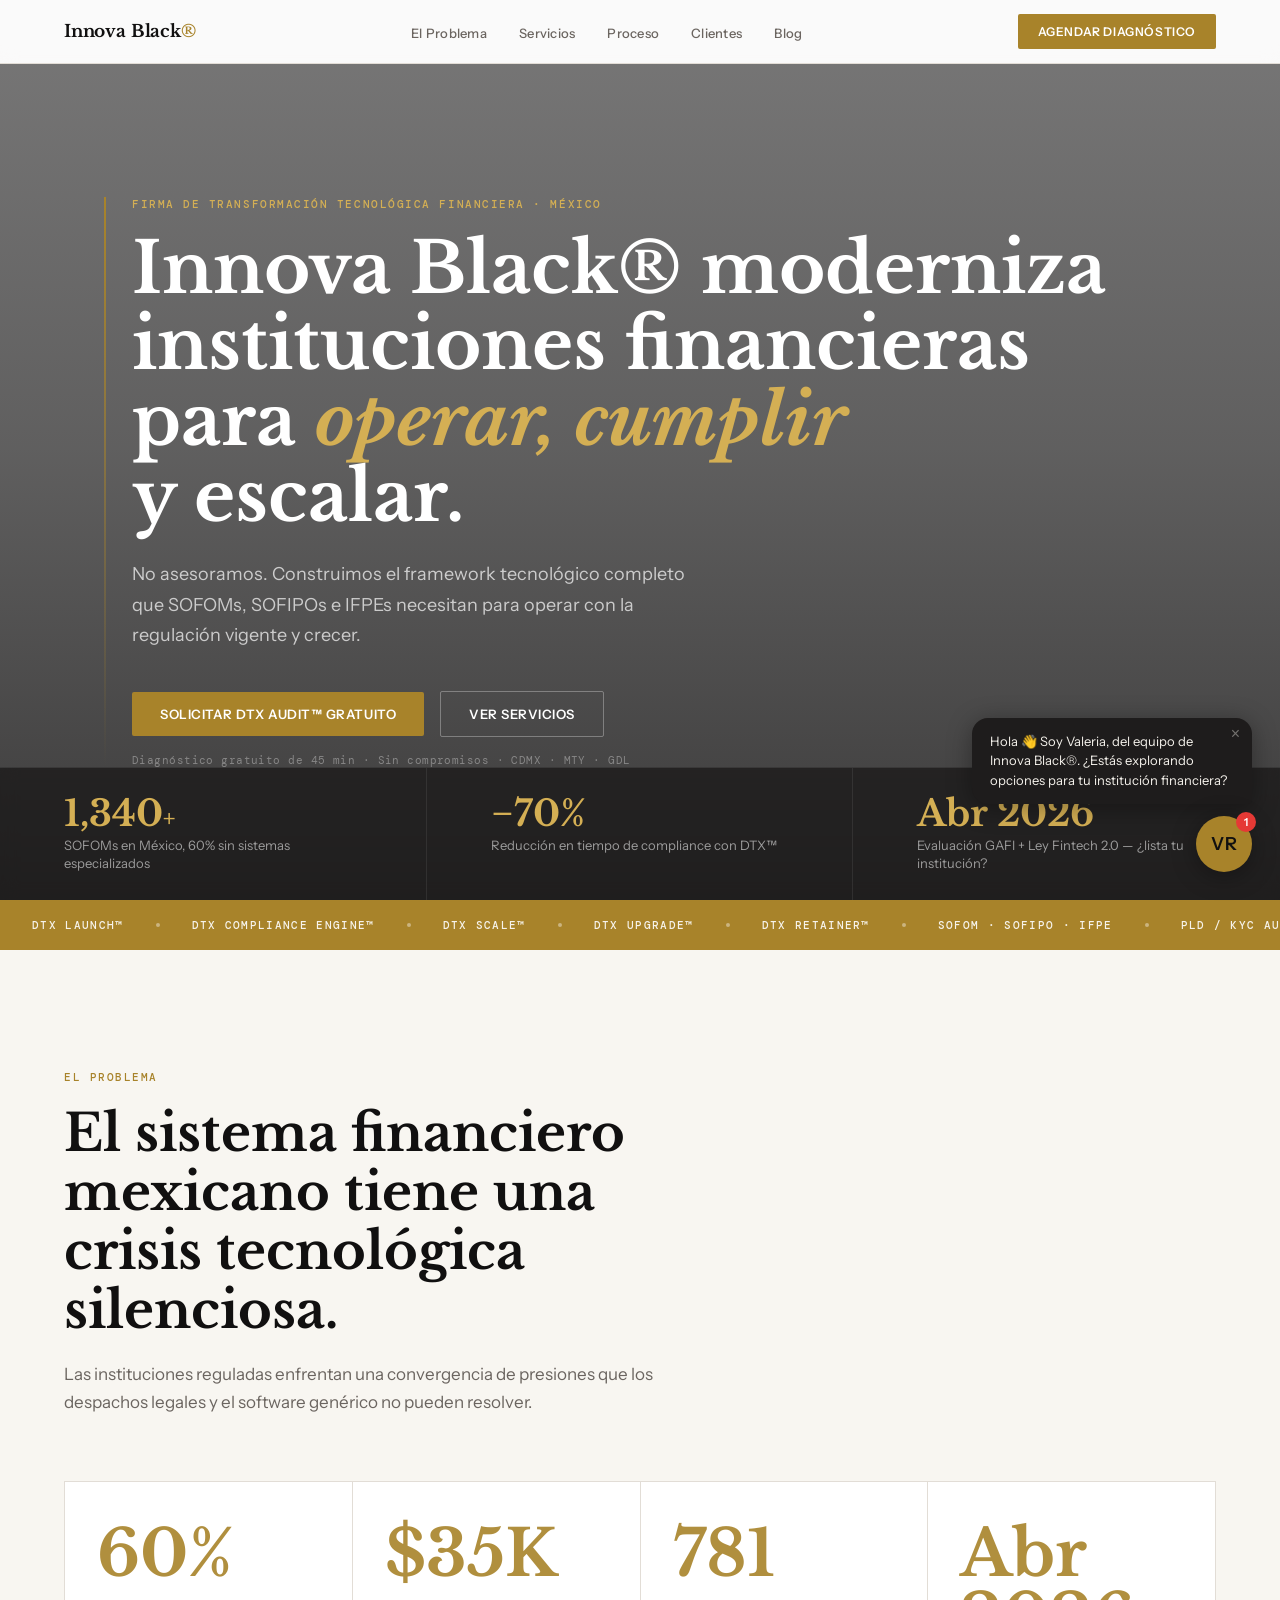
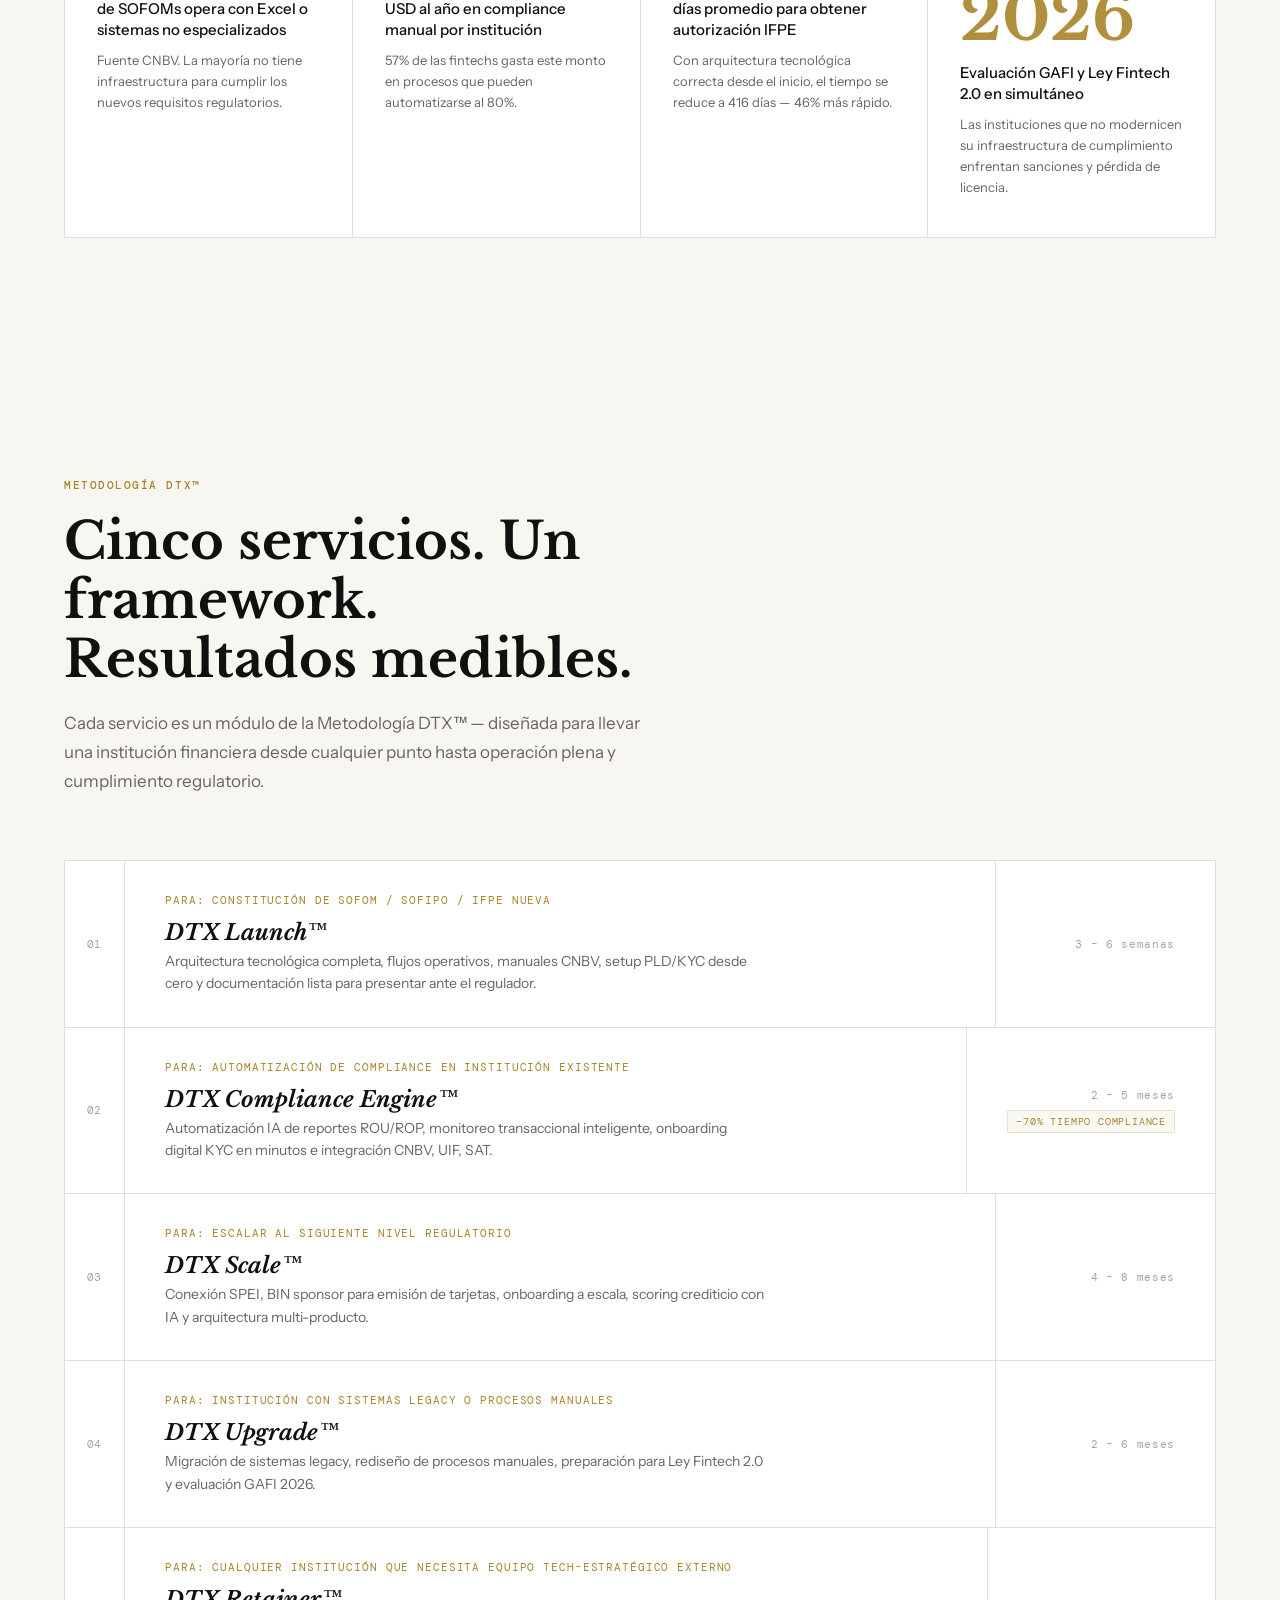
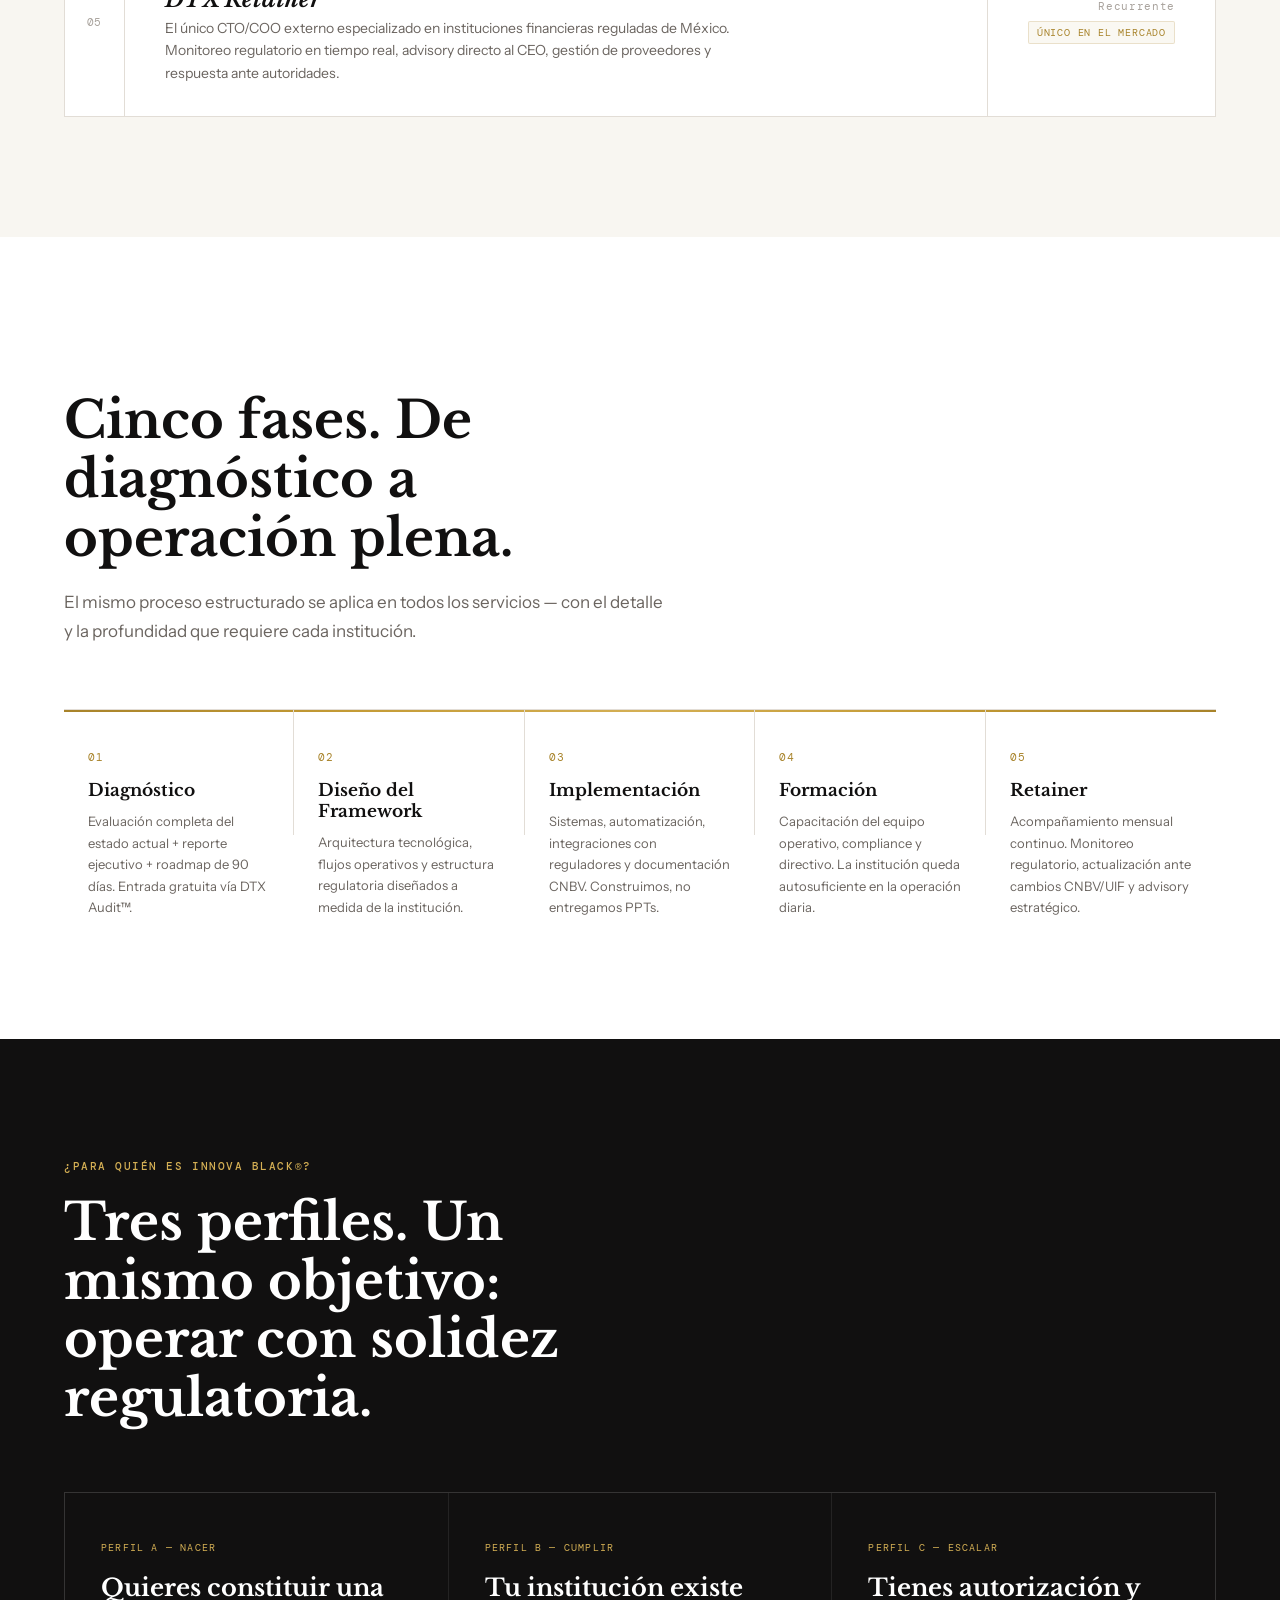
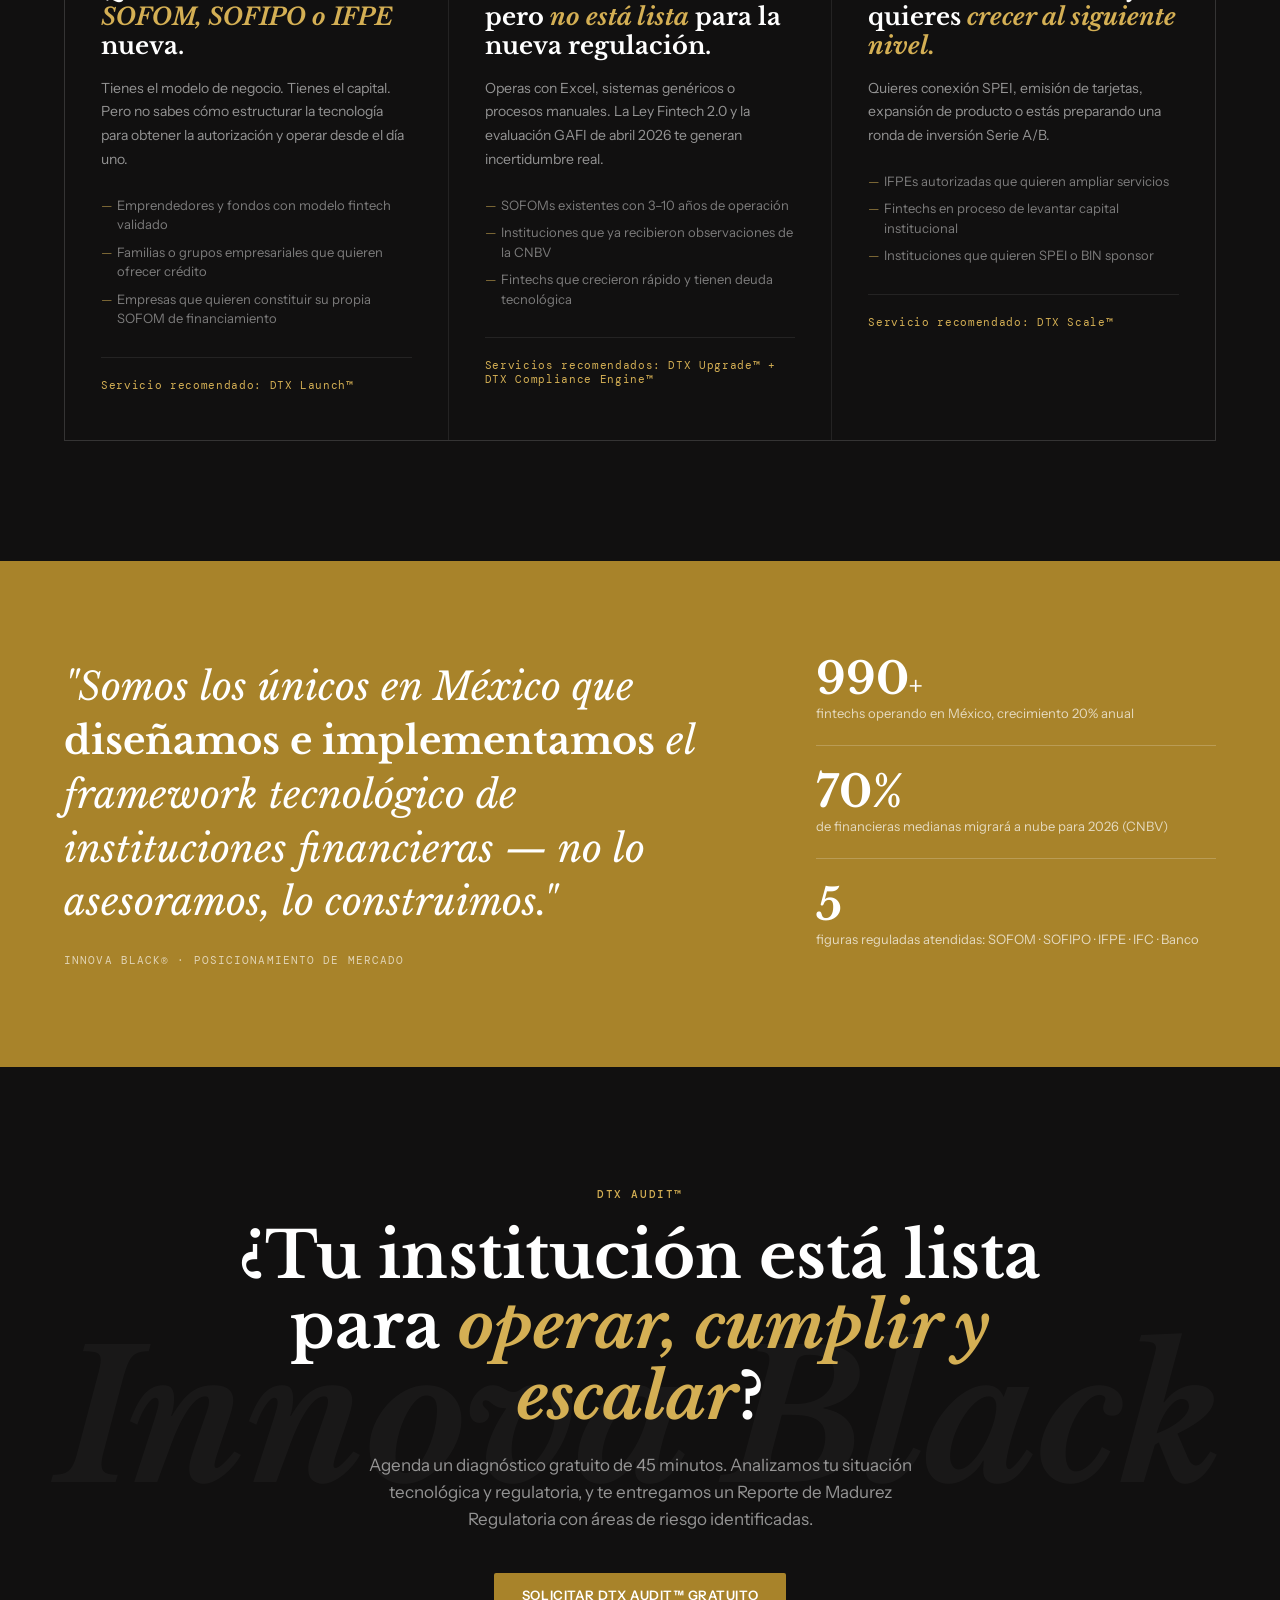
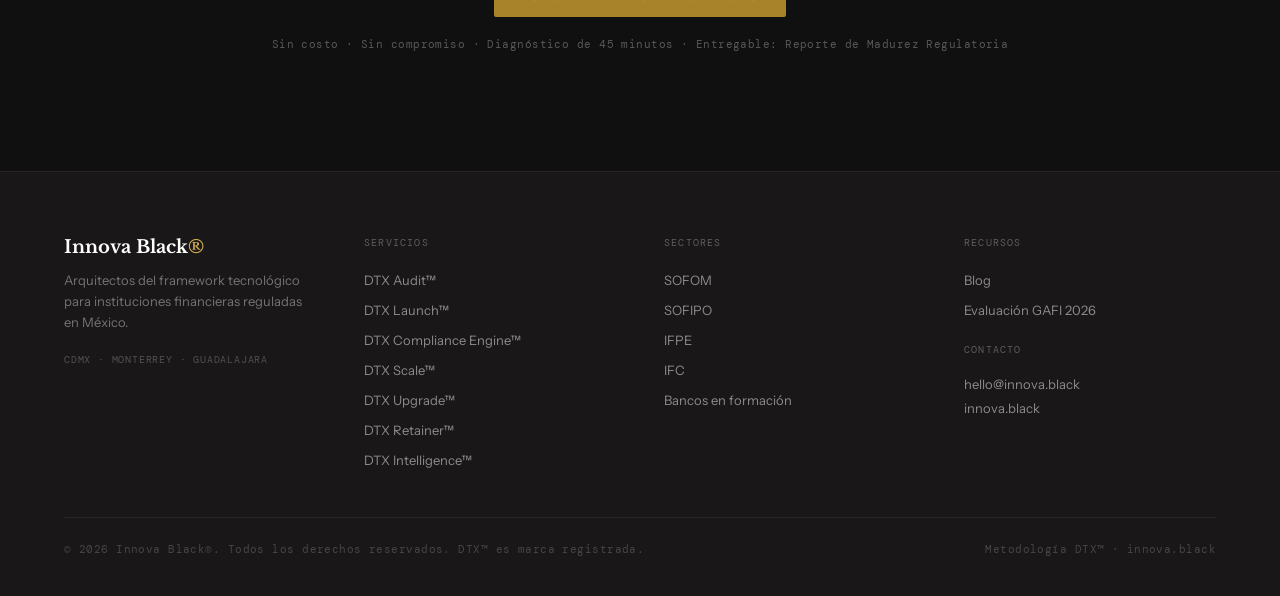
==== commit 08fdbba3: "feat(seo): add 7 DTX product pages, blog, and GAFI article - Create DTX Audit, Launch, Compliance, I" ====
--- a/web/index.html
+++ b/web/index.html
@@ -12,12 +12,50 @@
     gtag('js', new Date());
     gtag('config', 'G-E0Y70WW412');
   </script>
-  <title>Innova Black® — Arquitectos del Framework Tecnológico Financiero</title>
-  <meta name="description" content="Innova Black® moderniza instituciones financieras reguladas para operar, cumplir y escalar. SOFOM, SOFIPO, IFPE. México." />
+  <title>Innova Black® | Transformación Tecnológica para SOFOMs e IFPEs</title>
+  <meta name="description" content="Construimos el framework tecnológico financiero de tu institución. Compliance CNBV, PLD automatizado, KYC inteligente. DTX Audit™ gratuito — 45 min." />
+  <link rel="canonical" href="https://innovablack.ai/" />
+
+  <!-- Open Graph -->
+  <meta property="og:type" content="website" />
+  <meta property="og:url" content="https://innovablack.ai/" />
+  <meta property="og:title" content="Innova Black® | Transformación Tecnológica Financiera" />
+  <meta property="og:description" content="Construimos el framework tecnológico de tu SOFOM o IFPE." />
+  <meta property="og:image" content="https://innovablack.ai/og-home.jpg" />
+  <meta property="og:locale" content="es_MX" />
+  <meta property="og:site_name" content="Innova Black®" />
+
+  <!-- Twitter Card -->
+  <meta name="twitter:card" content="summary_large_image" />
+  <meta name="twitter:title" content="Innova Black® | Transformación Tecnológica Financiera" />
+  <meta name="twitter:description" content="Construimos el framework tecnológico de tu SOFOM o IFPE." />
+  <meta name="twitter:image" content="https://innovablack.ai/og-home.jpg" />
   <link rel="preconnect" href="https://fonts.googleapis.com" />
   <link rel="preconnect" href="https://fonts.gstatic.com" crossorigin />
   <link href="https://fonts.googleapis.com/css2?family=Libre+Baskerville:ital,wght@0,400;0,700;1,400&family=Instrument+Sans:wght@300;400;500;600&family=DM+Mono:wght@400;500&display=swap" rel="stylesheet" />
   <link rel="stylesheet" href="chatbot.css" />
+
+  <!-- Schema.org JSON-LD -->
+  <script type="application/ld+json">
+  {
+    "@context": "https://schema.org",
+    "@type": "ProfessionalService",
+    "name": "Innova Black®",
+    "url": "https://innovablack.ai",
+    "logo": "https://innovablack.ai/logo.png",
+    "description": "Consultoría especializada en transformación tecnológica para instituciones financieras reguladas en México: SOFOMs, SOFIPOs e IFPEs.",
+    "address": {
+      "@type": "PostalAddress",
+      "addressLocality": "Guadalajara",
+      "addressRegion": "Jalisco",
+      "addressCountry": "MX"
+    },
+    "areaServed": "MX",
+    "telephone": "+52-56-6297-5626",
+    "email": "hello@innova.black",
+    "sameAs": ["https://linkedin.com/company/innova-black"]
+  }
+  </script>
 
   <style>
     /* ============================================================
@@ -982,6 +1020,7 @@
         <li><a href="#servicios">Servicios</a></li>
         <li><a href="#proceso">Proceso</a></li>
         <li><a href="#clientes">Clientes</a></li>
+        <li><a href="/blog">Blog</a></li>
       </ul>
       <a href="#cta" class="nav-cta">Agendar Diagnóstico</a>
       <div class="nav-hamburger" id="hamburger" aria-label="Menú">
@@ -1314,7 +1353,7 @@
       <h2 class="cta-h2 r d1">¿Tu institución está lista<br />para <em>operar, cumplir y escalar</em>?</h2>
       <p class="cta-sub r d2">Agenda un diagnóstico gratuito de 45 minutos. Analizamos tu situación tecnológica y regulatoria, y te entregamos un Reporte de Madurez Regulatoria con áreas de riesgo identificadas.</p>
       <div class="cta-actions r d3">
-        <a href="mailto:hello@innova.black?subject=DTX Audit™ — Diagnóstico Gratuito" class="btn btn-gold">Solicitar DTX Audit™ gratuito</a>
+        <a href="#" onclick="var b=document.getElementById('vbot-bubble');if(b)b.click();return false;" class="btn btn-gold">Solicitar DTX Audit™ gratuito</a>
       </div>
       <p class="cta-note r d4">Sin costo · Sin compromiso · Diagnóstico de 45 minutos · Entregable: Reporte de Madurez Regulatoria</p>
     </div>
@@ -1333,11 +1372,13 @@
       <div>
         <div class="footer-col-title">Servicios</div>
         <ul class="footer-links">
-          <li><a href="#servicios">DTX Launch™</a></li>
-          <li><a href="#servicios">DTX Compliance Engine™</a></li>
-          <li><a href="#servicios">DTX Scale™</a></li>
-          <li><a href="#servicios">DTX Upgrade™</a></li>
-          <li><a href="#servicios">DTX Retainer™</a></li>
+          <li><a href="/dtx-audit/">DTX Audit™</a></li>
+          <li><a href="/dtx-launch/">DTX Launch™</a></li>
+          <li><a href="/dtx-compliance/">DTX Compliance Engine™</a></li>
+          <li><a href="/dtx-scale/">DTX Scale™</a></li>
+          <li><a href="/dtx-upgrade/">DTX Upgrade™</a></li>
+          <li><a href="/dtx-retainer/">DTX Retainer™</a></li>
+          <li><a href="/dtx-intelligence/">DTX Intelligence™</a></li>
         </ul>
       </div>
       <div>
@@ -1351,7 +1392,12 @@
         </ul>
       </div>
       <div>
-        <div class="footer-col-title">Contacto</div>
+        <div class="footer-col-title">Recursos</div>
+        <ul class="footer-links">
+          <li><a href="/blog/">Blog</a></li>
+          <li><a href="/blog/gafi-evaluacion-mexico-2026-sofom/">Evaluación GAFI 2026</a></li>
+        </ul>
+        <div class="footer-col-title" style="margin-top:24px">Contacto</div>
         <div class="footer-contact">
           <a href="mailto:hello@innova.black">hello@innova.black</a>
           <a href="https://innova.black">innova.black</a>
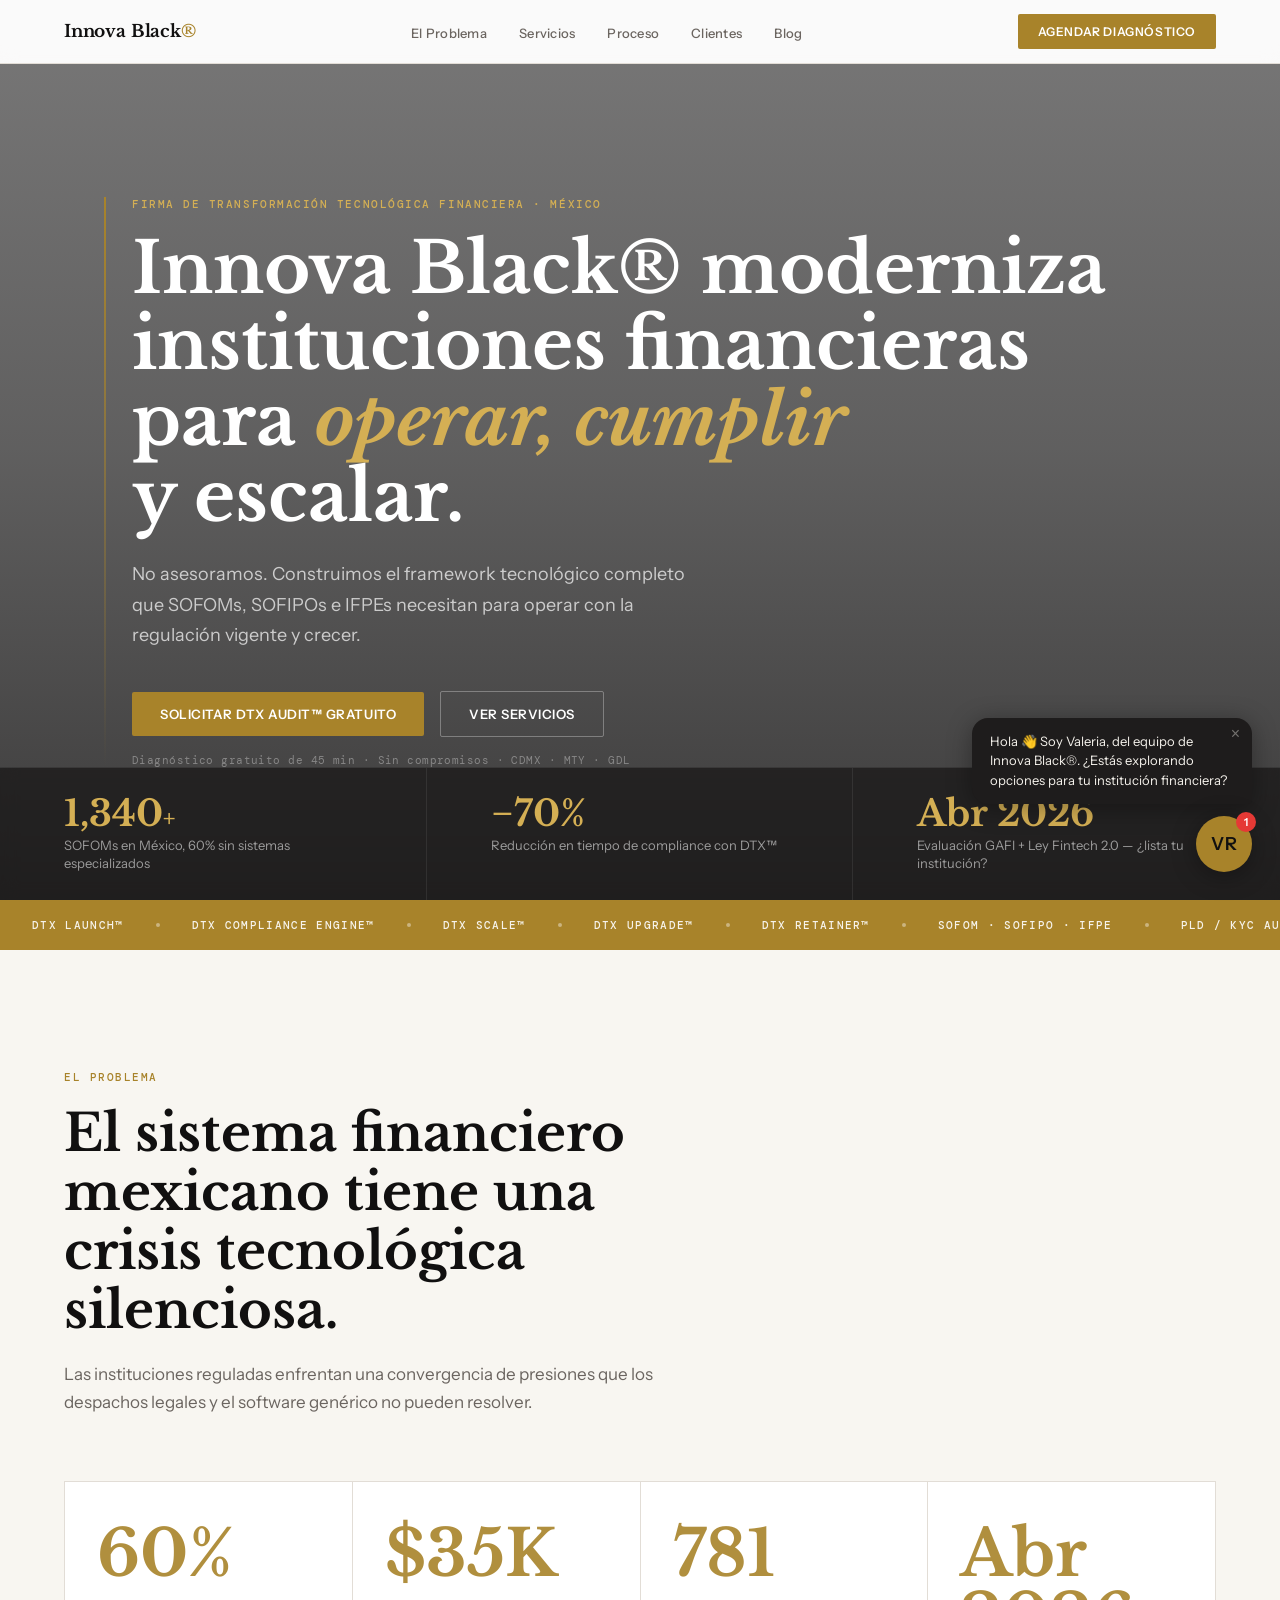
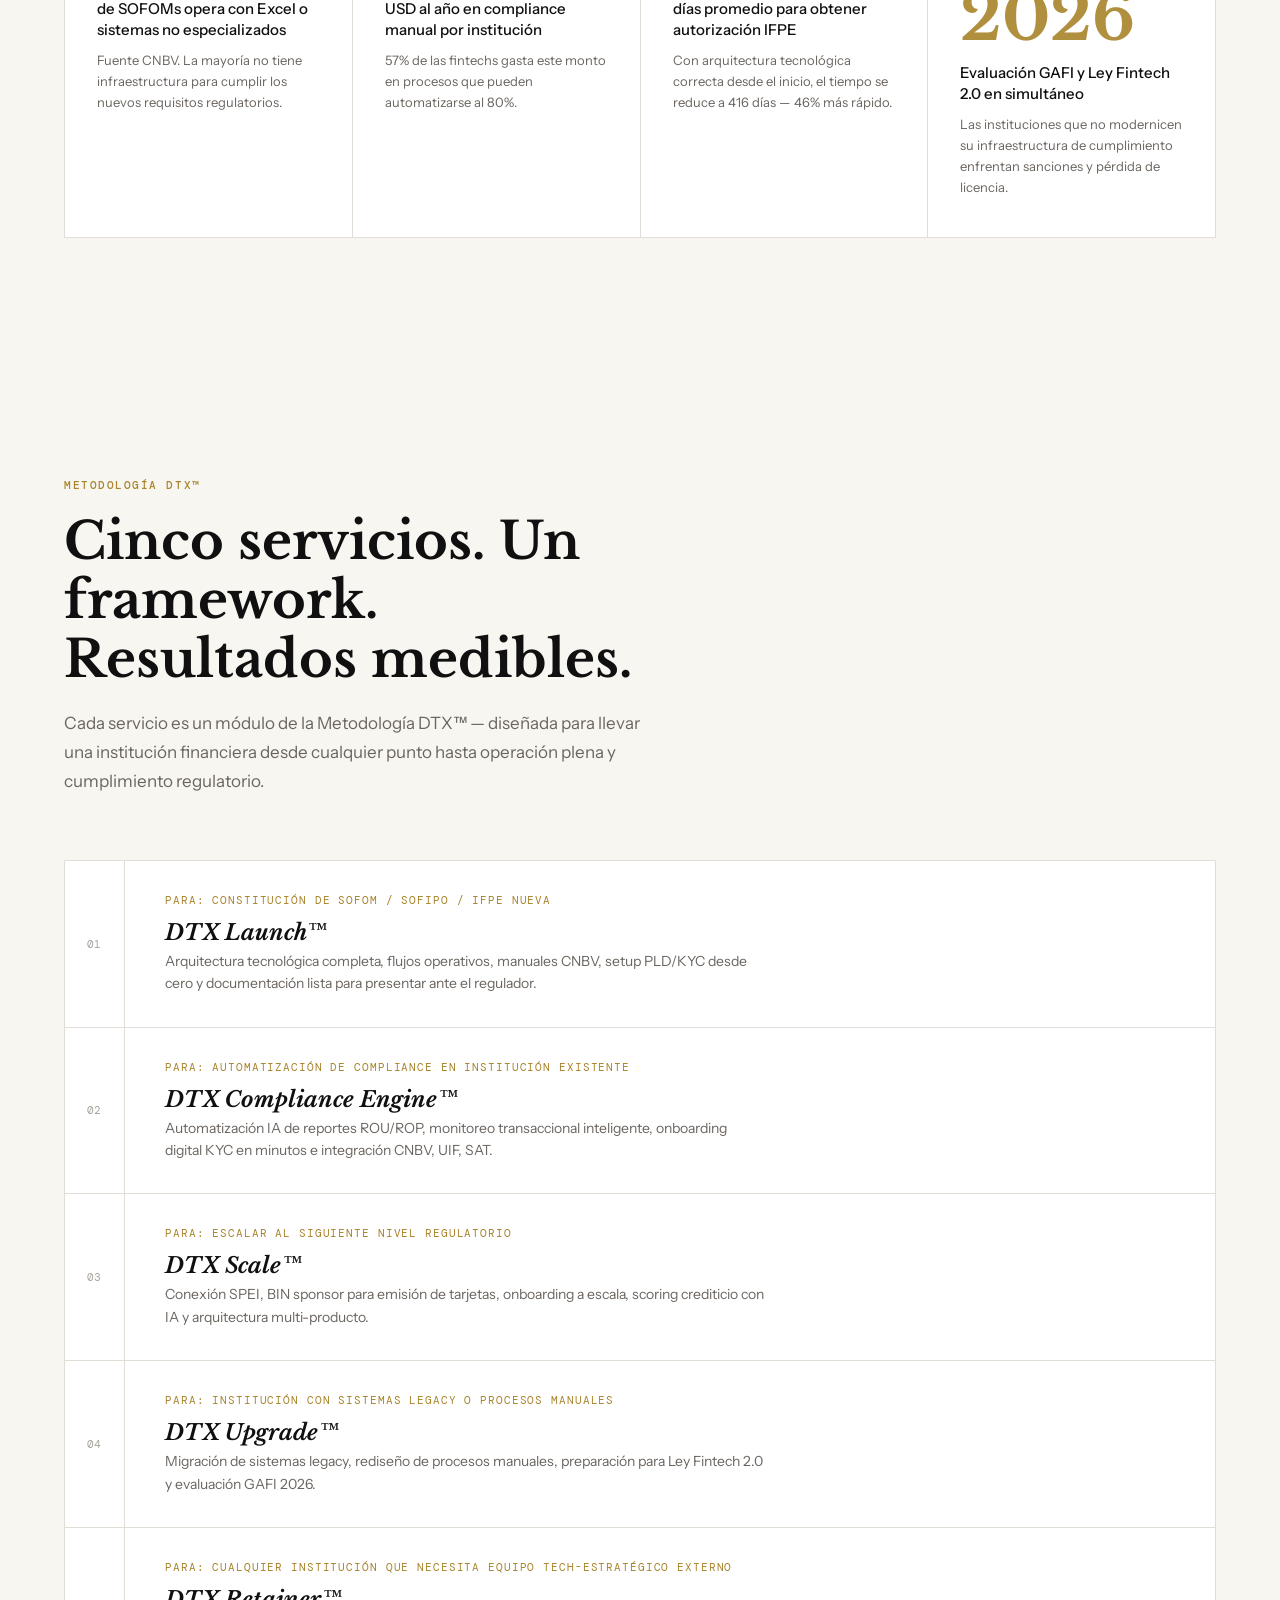
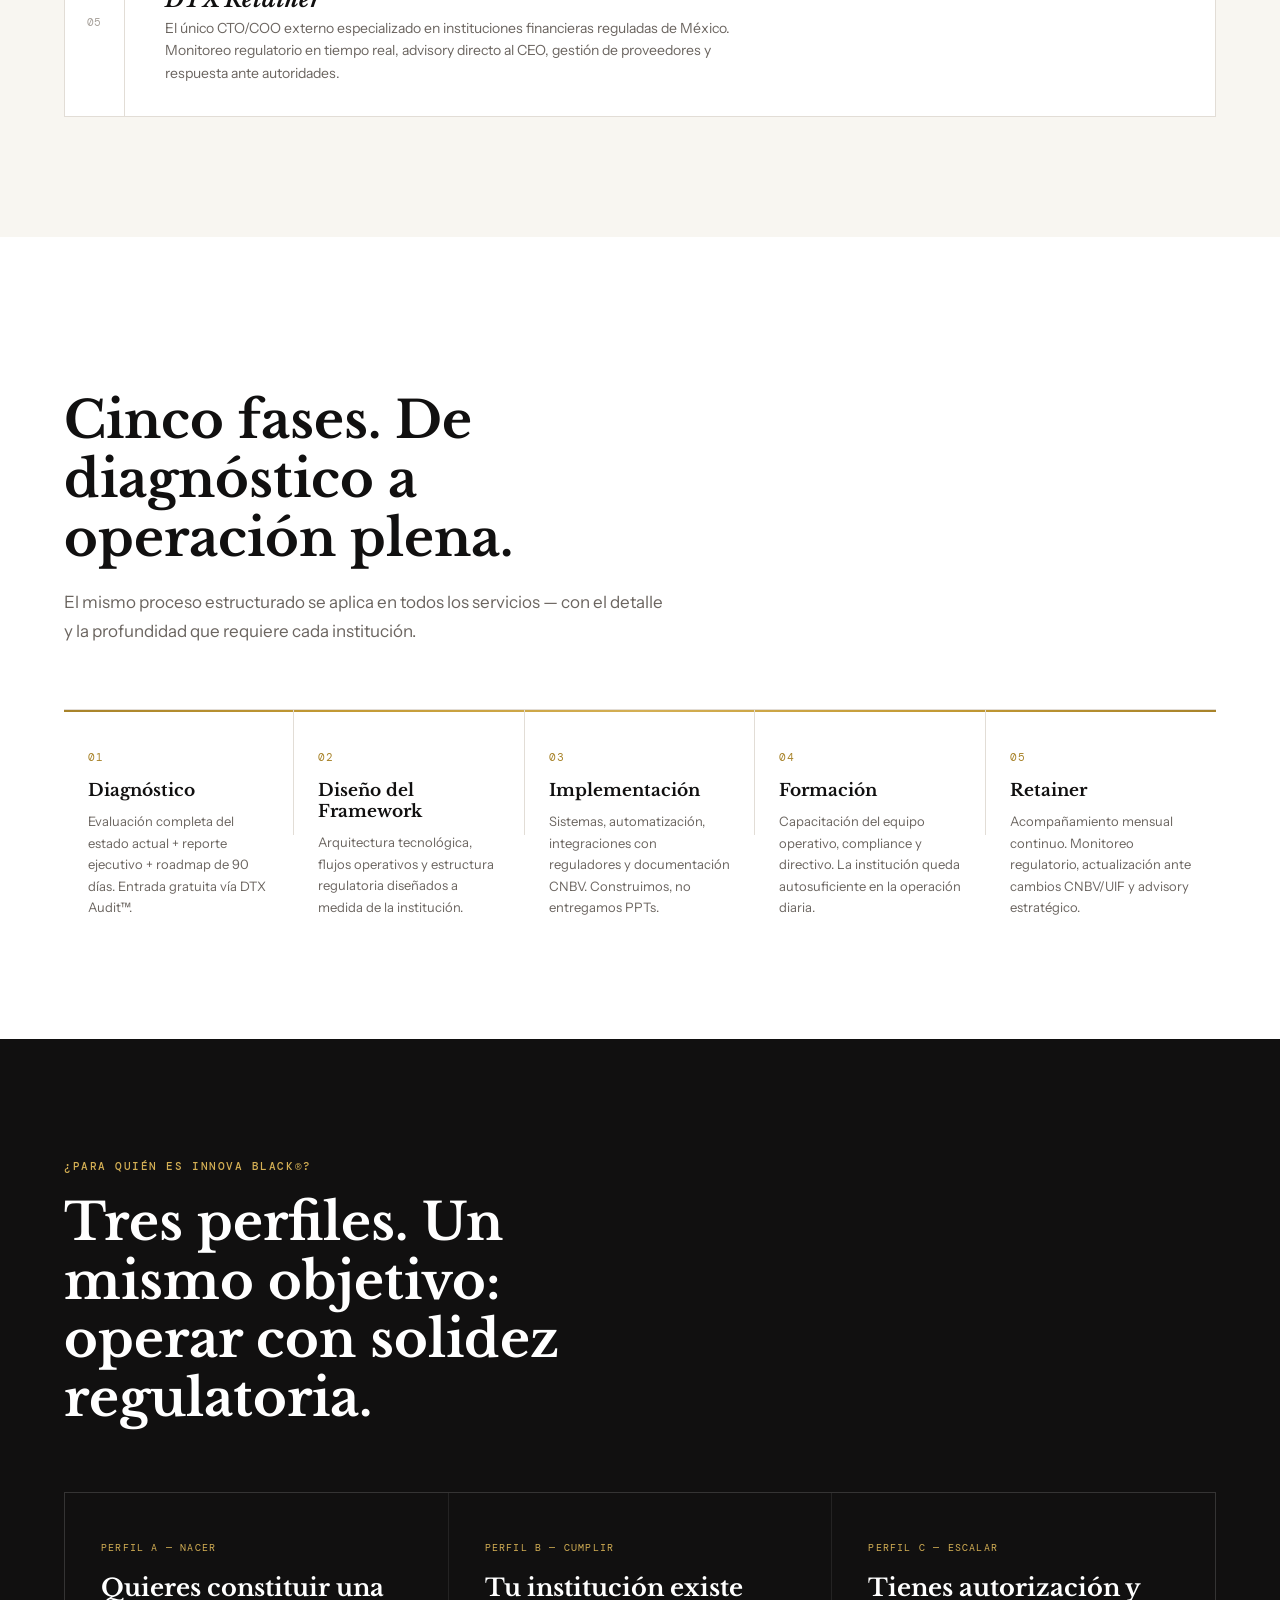
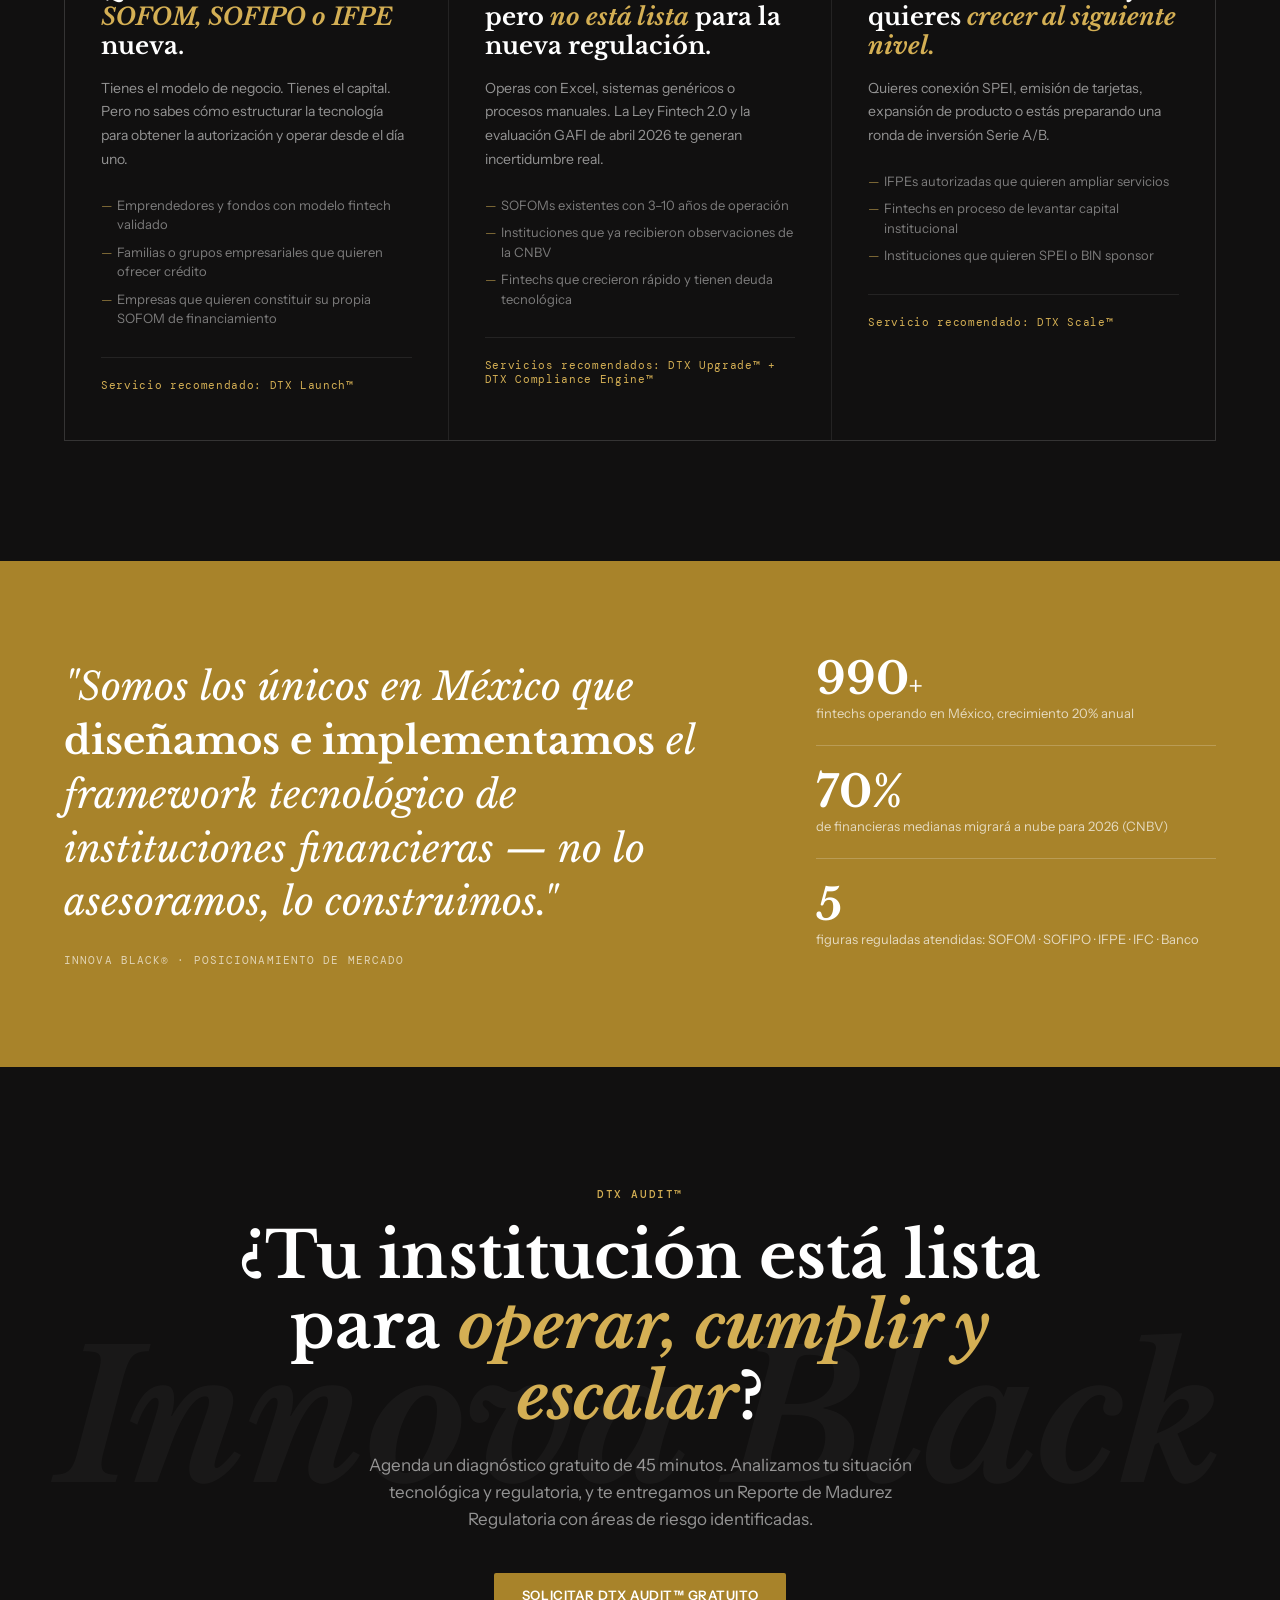
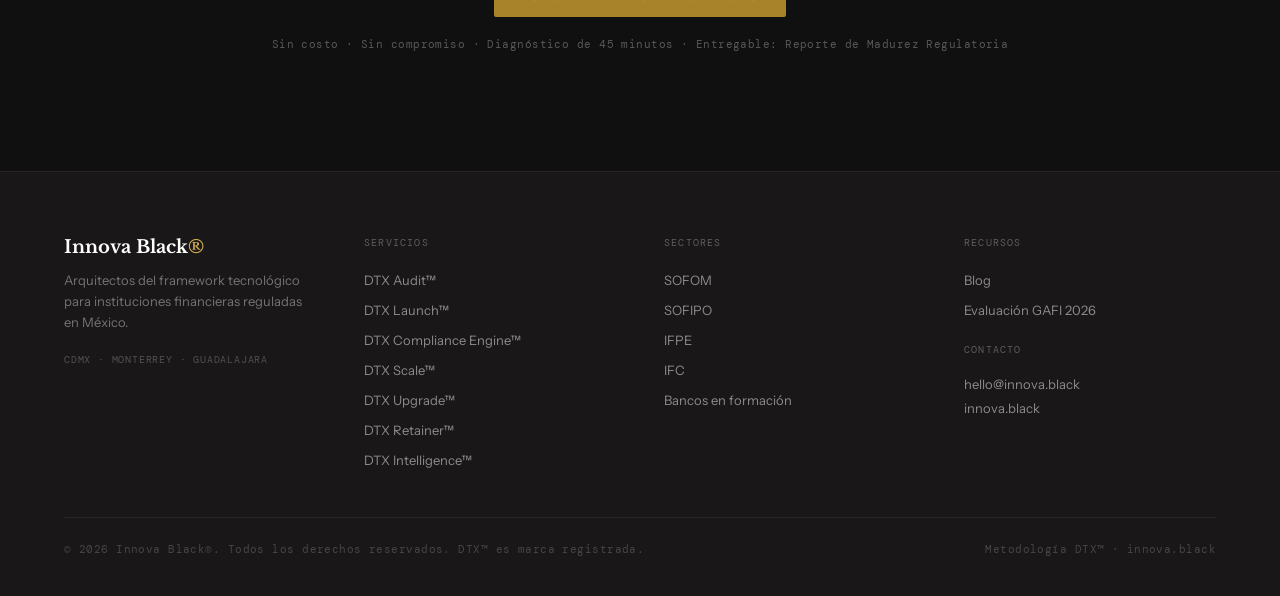
==== commit d5c157bb: "fix: remove duration/timeline from services section Remove time estimates (weeks/months) from all DT" ====
--- a/web/index.html
+++ b/web/index.html
@@ -500,7 +500,7 @@
     }
     .service-row {
       display: grid;
-      grid-template-columns: 60px 1fr auto;
+      grid-template-columns: 60px 1fr;
       gap: 0;
       align-items: stretch;
       border-bottom: 1px solid var(--rule);
@@ -998,7 +998,6 @@
       .paso::after { display: none; }
       .service-row { grid-template-columns: 1fr; }
       .service-num-col { display: none; }
-      .service-price-col { border-left: none; border-top: 1px solid var(--rule); align-items: flex-start; }
       .footer-top { grid-template-columns: 1fr; }
       .footer-bottom { flex-direction: column; gap: 12px; text-align: center; }
       .quote-stats { display: grid; grid-template-columns: repeat(3, 1fr); }
@@ -1172,9 +1171,6 @@
             <div class="service-name">DTX Launch™</div>
             <div class="service-desc">Arquitectura tecnológica completa, flujos operativos, manuales CNBV, setup PLD/KYC desde cero y documentación lista para presentar ante el regulador.</div>
           </div>
-          <div class="service-price-col">
-            <div class="service-duration">3 – 6 semanas</div>
-          </div>
         </div>
         <div class="service-row r d1">
           <div class="service-num-col"><span class="service-num">02</span></div>
@@ -1183,10 +1179,6 @@
             <div class="service-name">DTX Compliance Engine™</div>
             <div class="service-desc">Automatización IA de reportes ROU/ROP, monitoreo transaccional inteligente, onboarding digital KYC en minutos e integración CNBV, UIF, SAT.</div>
           </div>
-          <div class="service-price-col">
-            <div class="service-duration">2 – 5 meses</div>
-            <span class="service-badge">−70% tiempo compliance</span>
-          </div>
         </div>
         <div class="service-row r d2">
           <div class="service-num-col"><span class="service-num">03</span></div>
@@ -1195,9 +1187,6 @@
             <div class="service-name">DTX Scale™</div>
             <div class="service-desc">Conexión SPEI, BIN sponsor para emisión de tarjetas, onboarding a escala, scoring crediticio con IA y arquitectura multi-producto.</div>
           </div>
-          <div class="service-price-col">
-            <div class="service-duration">4 – 8 meses</div>
-          </div>
         </div>
         <div class="service-row r d3">
           <div class="service-num-col"><span class="service-num">04</span></div>
@@ -1206,9 +1195,6 @@
             <div class="service-name">DTX Upgrade™</div>
             <div class="service-desc">Migración de sistemas legacy, rediseño de procesos manuales, preparación para Ley Fintech 2.0 y evaluación GAFI 2026.</div>
           </div>
-          <div class="service-price-col">
-            <div class="service-duration">2 – 6 meses</div>
-          </div>
         </div>
         <div class="service-row r d4">
           <div class="service-num-col"><span class="service-num">05</span></div>
@@ -1216,10 +1202,6 @@
             <div class="service-for">Para: Cualquier institución que necesita equipo tech-estratégico externo</div>
             <div class="service-name">DTX Retainer™</div>
             <div class="service-desc">El único CTO/COO externo especializado en instituciones financieras reguladas de México. Monitoreo regulatorio en tiempo real, advisory directo al CEO, gestión de proveedores y respuesta ante autoridades.</div>
-          </div>
-          <div class="service-price-col">
-            <div class="service-duration">Recurrente</div>
-            <span class="service-badge">Único en el mercado</span>
           </div>
         </div>
       </div>
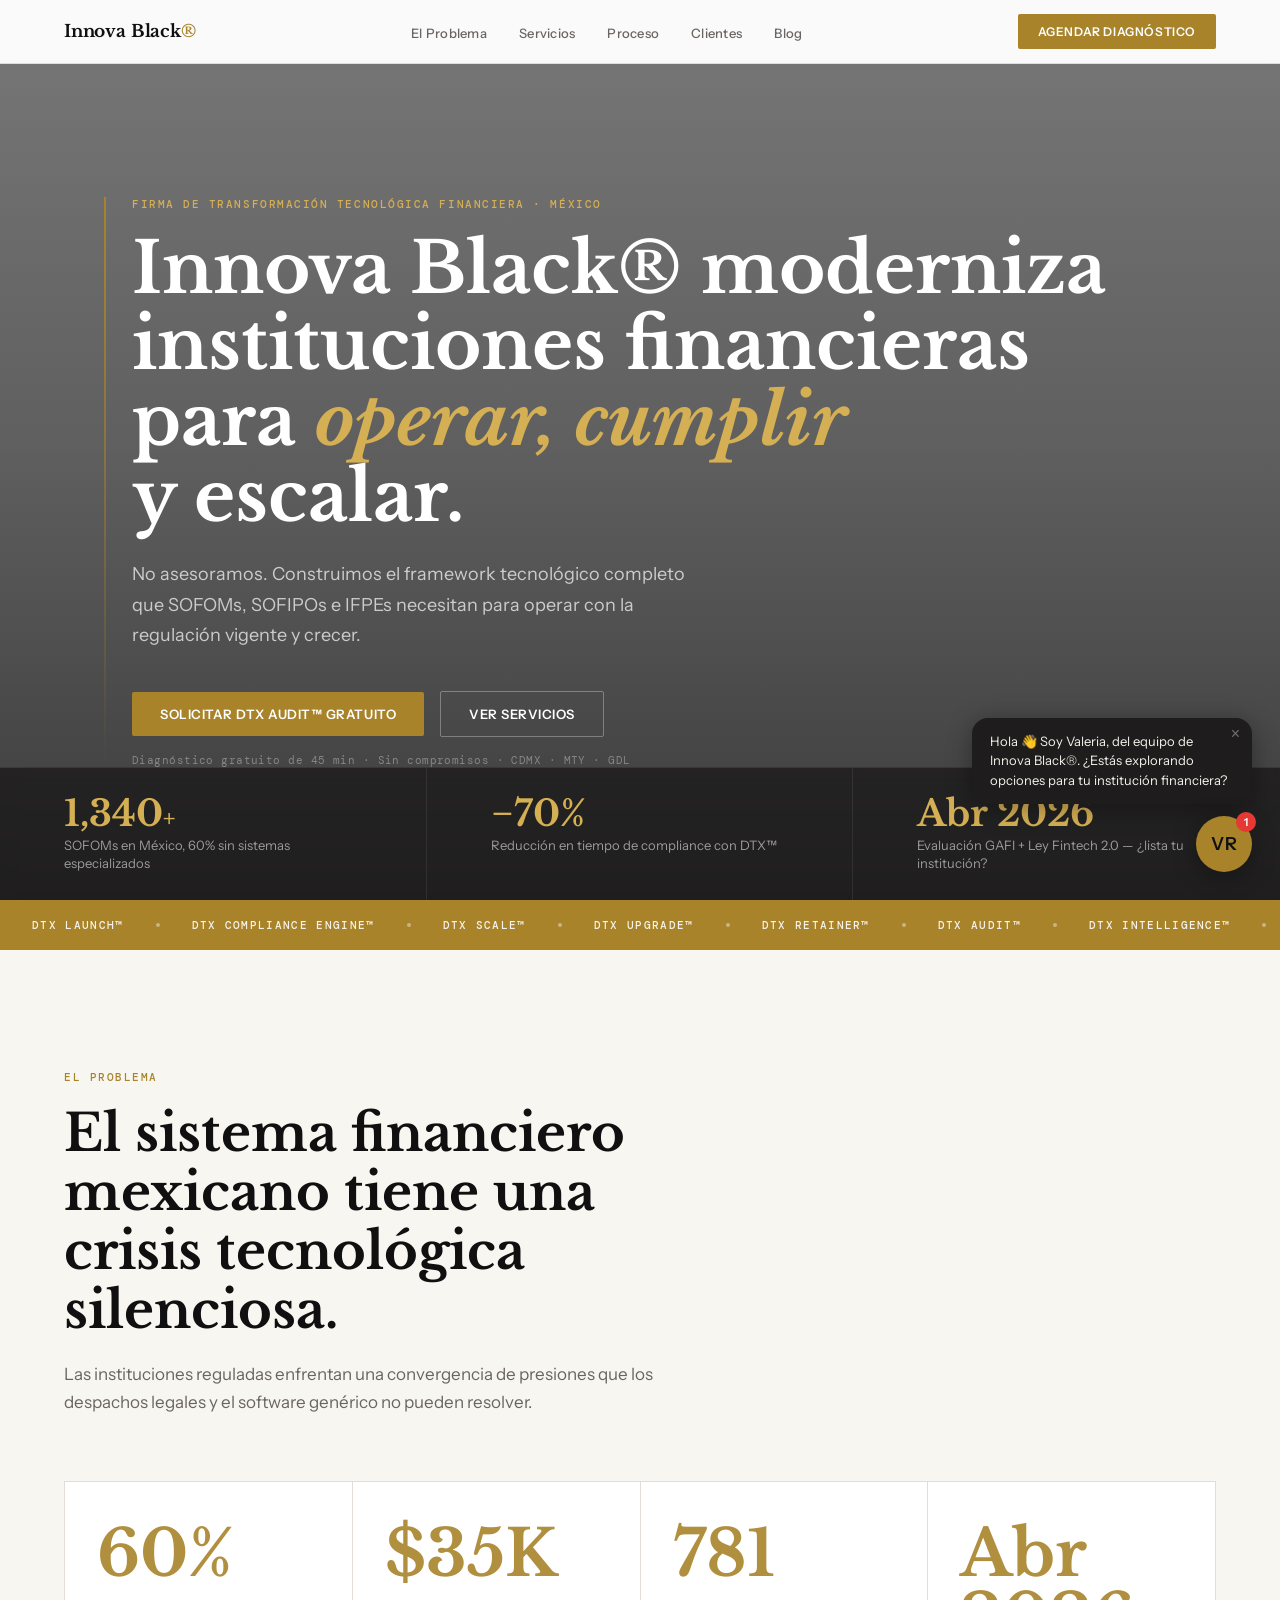
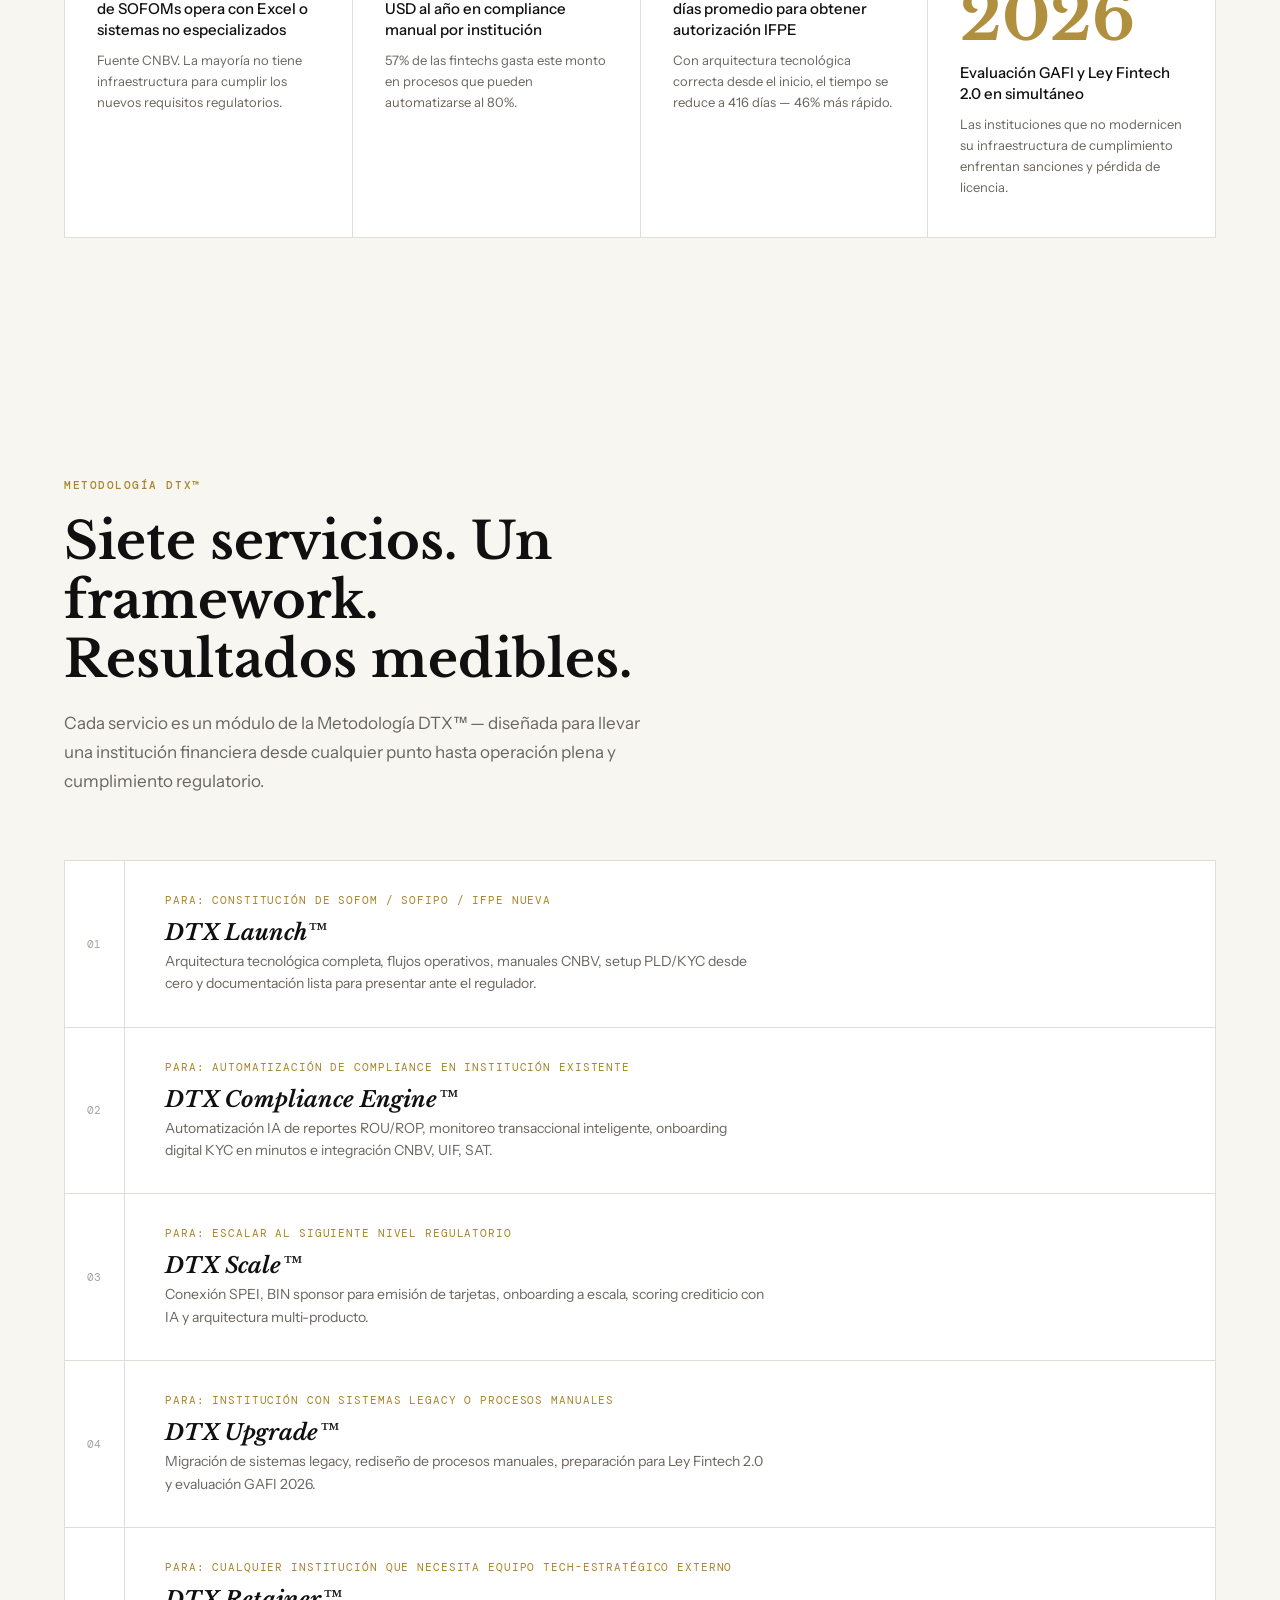
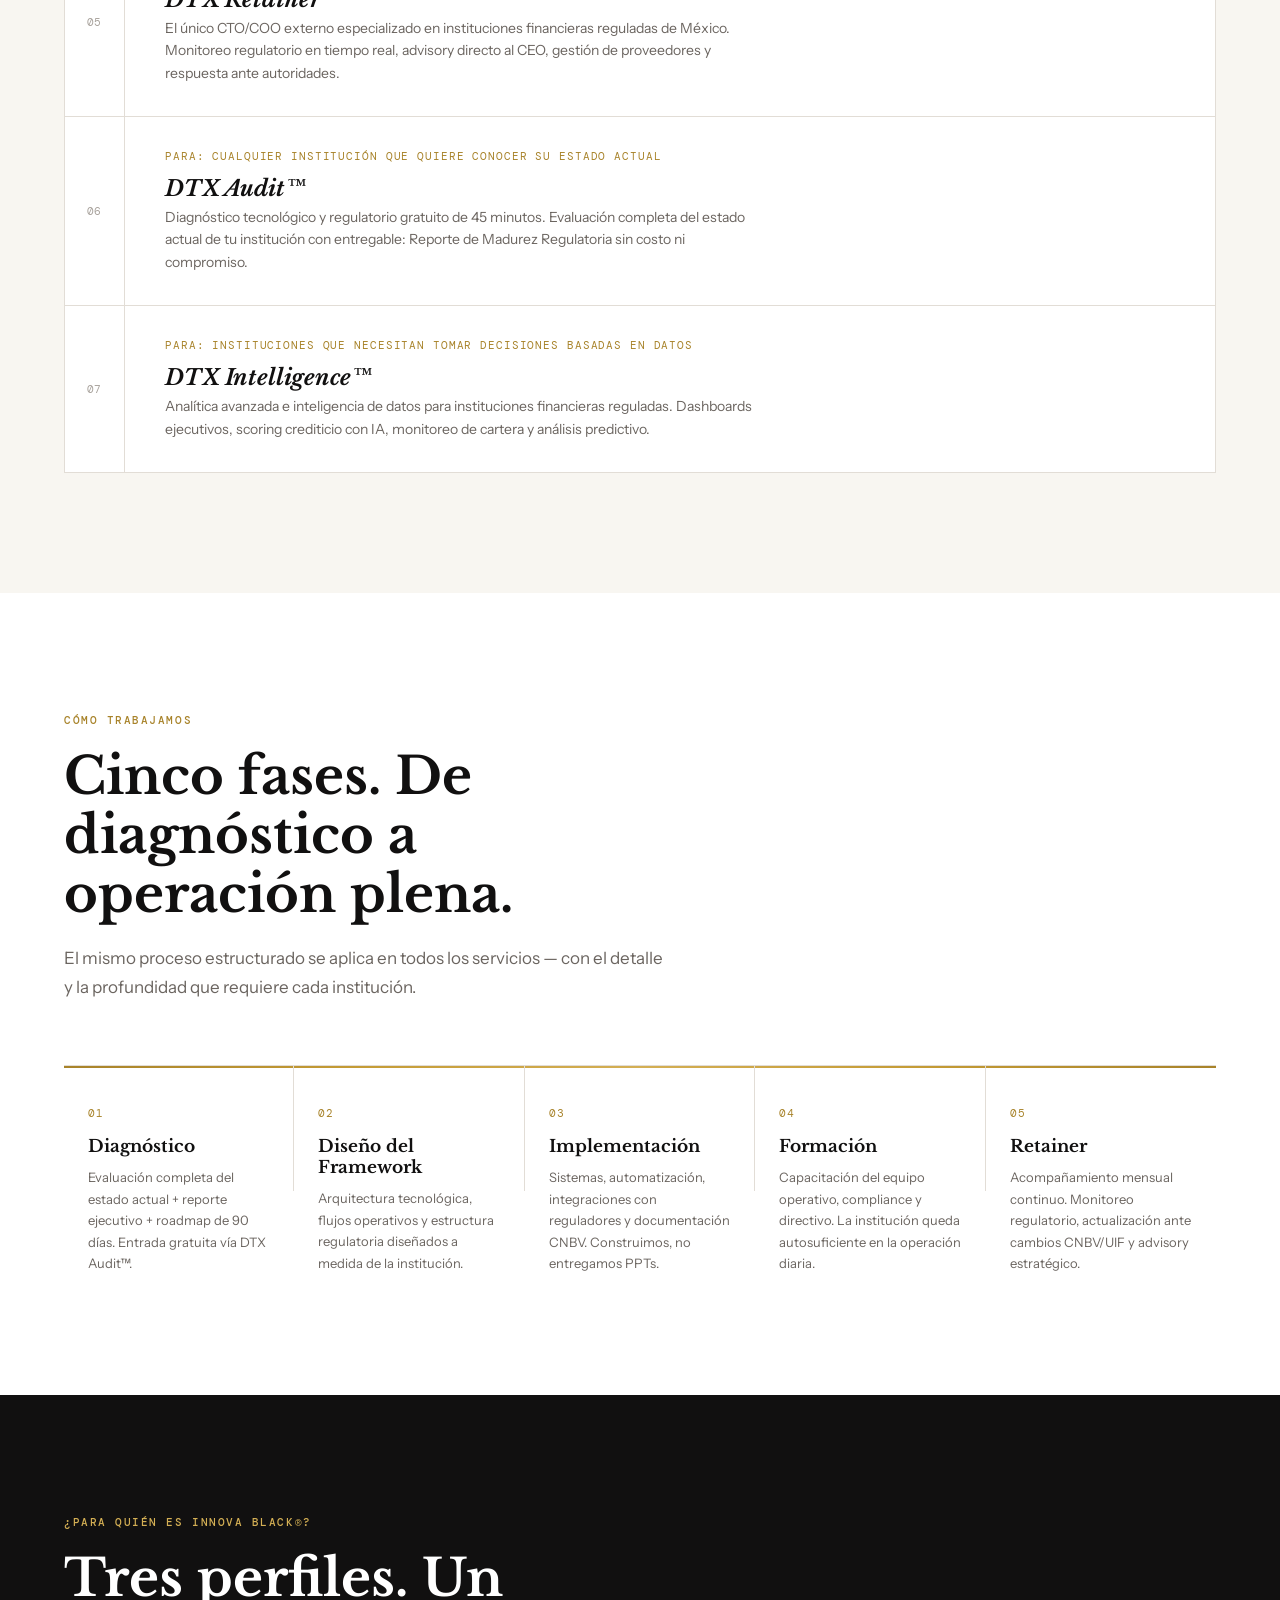
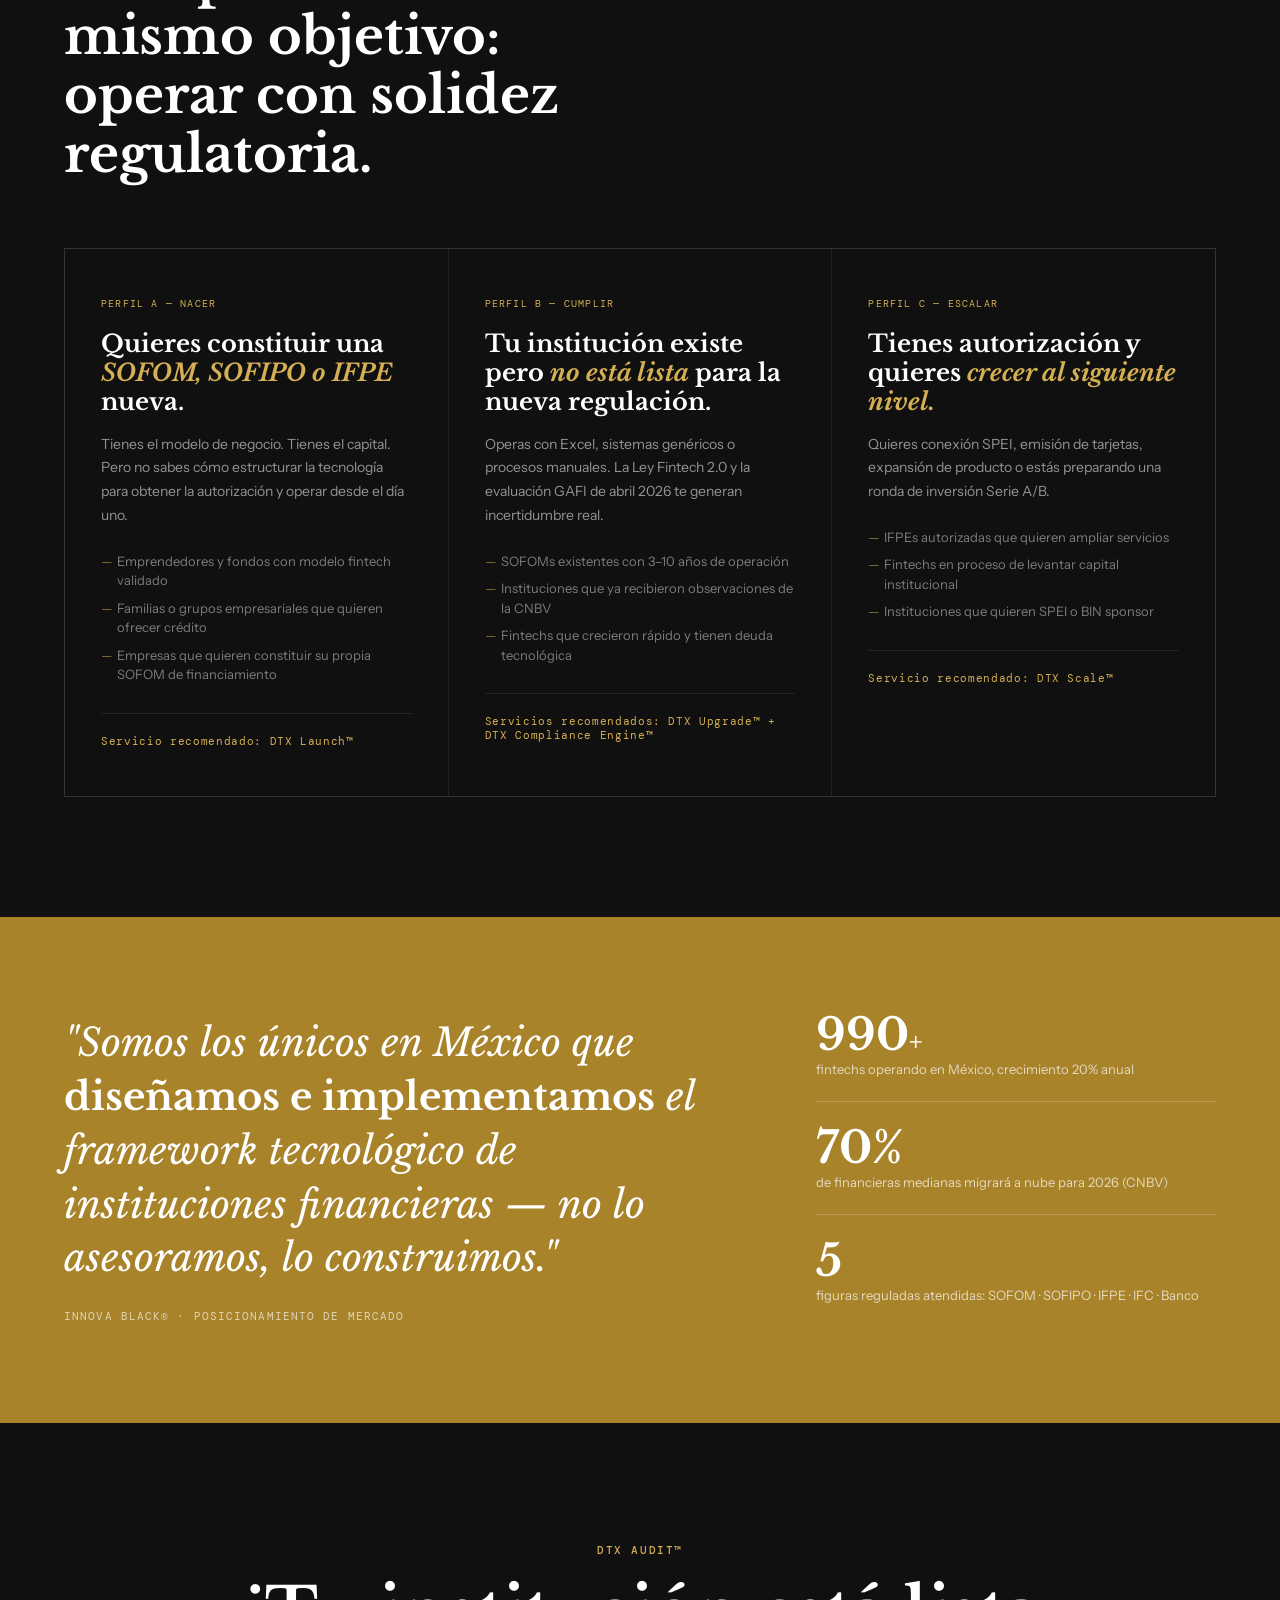
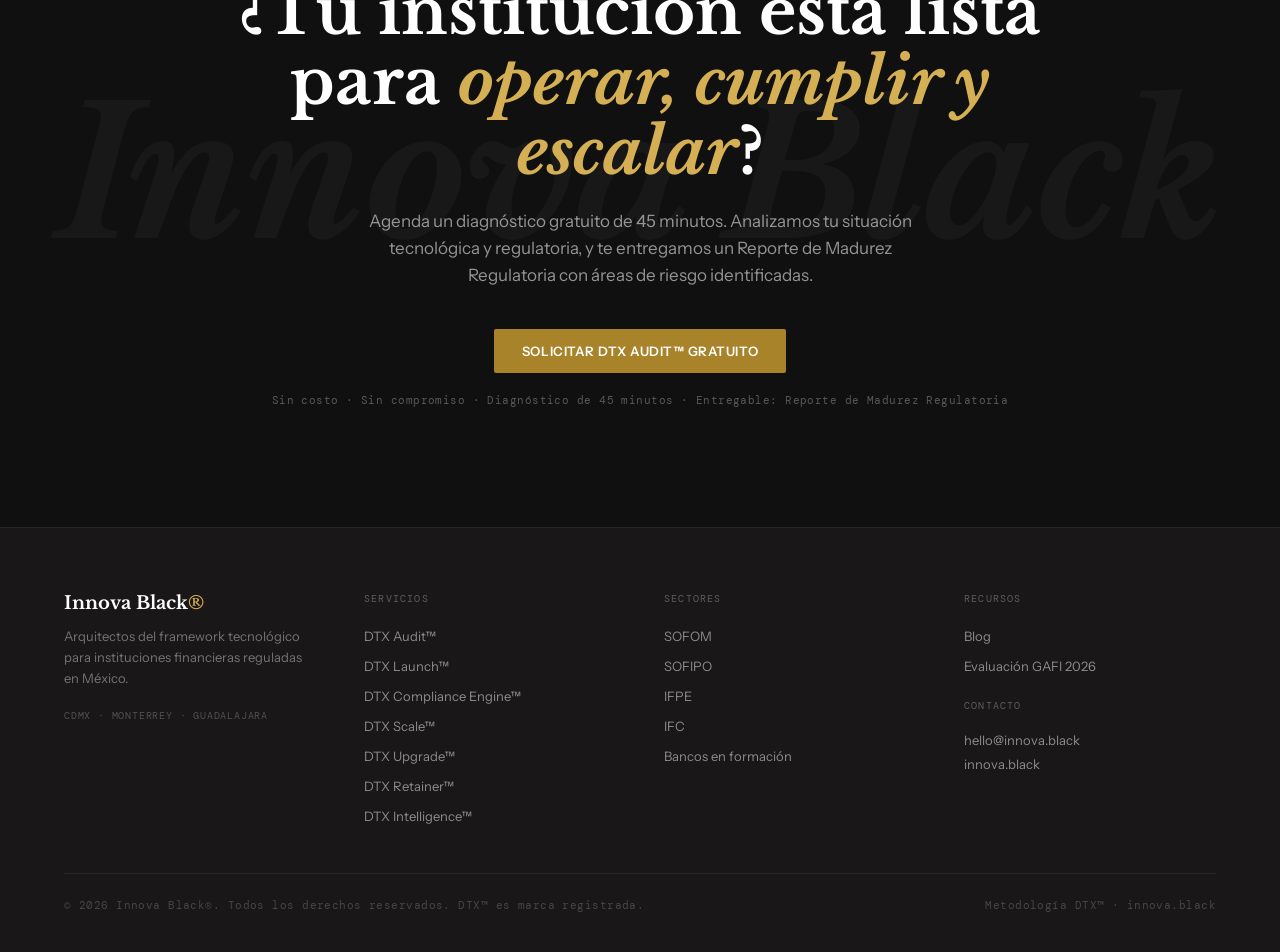
==== commit b06c4c69: "feat: add DTX Audit™ and DTX Intelligence™ to services section - Update services count from 5 to 7 -" ====
--- a/web/index.html
+++ b/web/index.html
@@ -1098,6 +1098,8 @@
       <div class="marquee-item"><span class="marquee-text">DTX Scale™</span><div class="marquee-dot"></div></div>
       <div class="marquee-item"><span class="marquee-text">DTX Upgrade™</span><div class="marquee-dot"></div></div>
       <div class="marquee-item"><span class="marquee-text">DTX Retainer™</span><div class="marquee-dot"></div></div>
+      <div class="marquee-item"><span class="marquee-text">DTX Audit™</span><div class="marquee-dot"></div></div>
+      <div class="marquee-item"><span class="marquee-text">DTX Intelligence™</span><div class="marquee-dot"></div></div>
       <div class="marquee-item"><span class="marquee-text">SOFOM · SOFIPO · IFPE</span><div class="marquee-dot"></div></div>
       <div class="marquee-item"><span class="marquee-text">PLD / KYC Automatizado</span><div class="marquee-dot"></div></div>
       <div class="marquee-item"><span class="marquee-text">Ley Fintech 2.0</span><div class="marquee-dot"></div></div>
@@ -1109,6 +1111,8 @@
       <div class="marquee-item"><span class="marquee-text">DTX Scale™</span><div class="marquee-dot"></div></div>
       <div class="marquee-item"><span class="marquee-text">DTX Upgrade™</span><div class="marquee-dot"></div></div>
       <div class="marquee-item"><span class="marquee-text">DTX Retainer™</span><div class="marquee-dot"></div></div>
+      <div class="marquee-item"><span class="marquee-text">DTX Audit™</span><div class="marquee-dot"></div></div>
+      <div class="marquee-item"><span class="marquee-text">DTX Intelligence™</span><div class="marquee-dot"></div></div>
       <div class="marquee-item"><span class="marquee-text">SOFOM · SOFIPO · IFPE</span><div class="marquee-dot"></div></div>
       <div class="marquee-item"><span class="marquee-text">PLD / KYC Automatizado</span><div class="marquee-dot"></div></div>
       <div class="marquee-item"><span class="marquee-text">Ley Fintech 2.0</span><div class="marquee-dot"></div></div>
@@ -1160,7 +1164,7 @@
     <div class="sec-inner">
       <div class="sec-header">
         <span class="eyebrow r">Metodología DTX™</span>
-        <h2 class="s-h2 r d1">Cinco servicios. Un framework. Resultados medibles.</h2>
+        <h2 class="s-h2 r d1">Siete servicios. Un framework. Resultados medibles.</h2>
         <p class="s-lead r d2">Cada servicio es un módulo de la Metodología DTX™ — diseñada para llevar una institución financiera desde cualquier punto hasta operación plena y cumplimiento regulatorio.</p>
       </div>
       <div class="services-list">
@@ -1202,6 +1206,22 @@
             <div class="service-for">Para: Cualquier institución que necesita equipo tech-estratégico externo</div>
             <div class="service-name">DTX Retainer™</div>
             <div class="service-desc">El único CTO/COO externo especializado en instituciones financieras reguladas de México. Monitoreo regulatorio en tiempo real, advisory directo al CEO, gestión de proveedores y respuesta ante autoridades.</div>
+          </div>
+        </div>
+        <div class="service-row r d5">
+          <div class="service-num-col"><span class="service-num">06</span></div>
+          <div class="service-body">
+            <div class="service-for">Para: Cualquier institución que quiere conocer su estado actual</div>
+            <div class="service-name">DTX Audit™</div>
+            <div class="service-desc">Diagnóstico tecnológico y regulatorio gratuito de 45 minutos. Evaluación completa del estado actual de tu institución con entregable: Reporte de Madurez Regulatoria sin costo ni compromiso.</div>
+          </div>
+        </div>
+        <div class="service-row r d6">
+          <div class="service-num-col"><span class="service-num">07</span></div>
+          <div class="service-body">
+            <div class="service-for">Para: Instituciones que necesitan tomar decisiones basadas en datos</div>
+            <div class="service-name">DTX Intelligence™</div>
+            <div class="service-desc">Analítica avanzada e inteligencia de datos para instituciones financieras reguladas. Dashboards ejecutivos, scoring crediticio con IA, monitoreo de cartera y análisis predictivo.</div>
           </div>
         </div>
       </div>
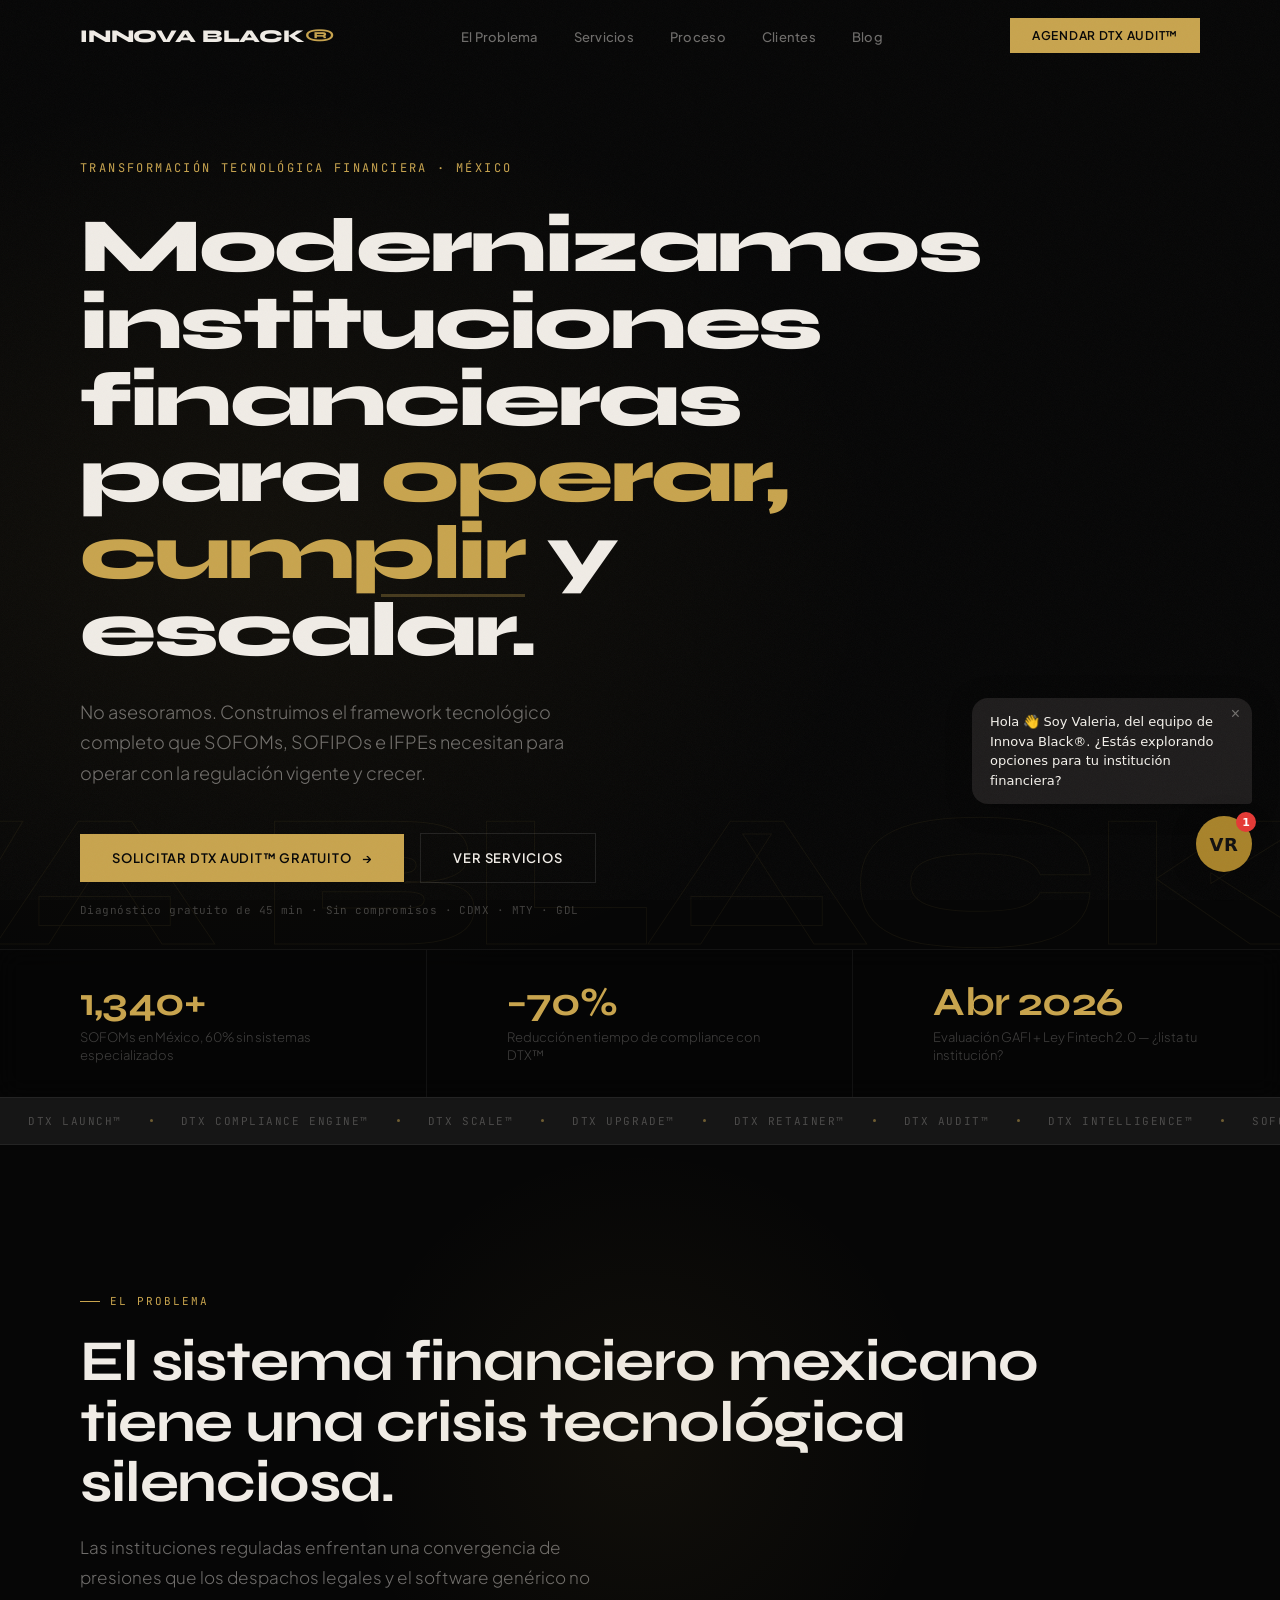
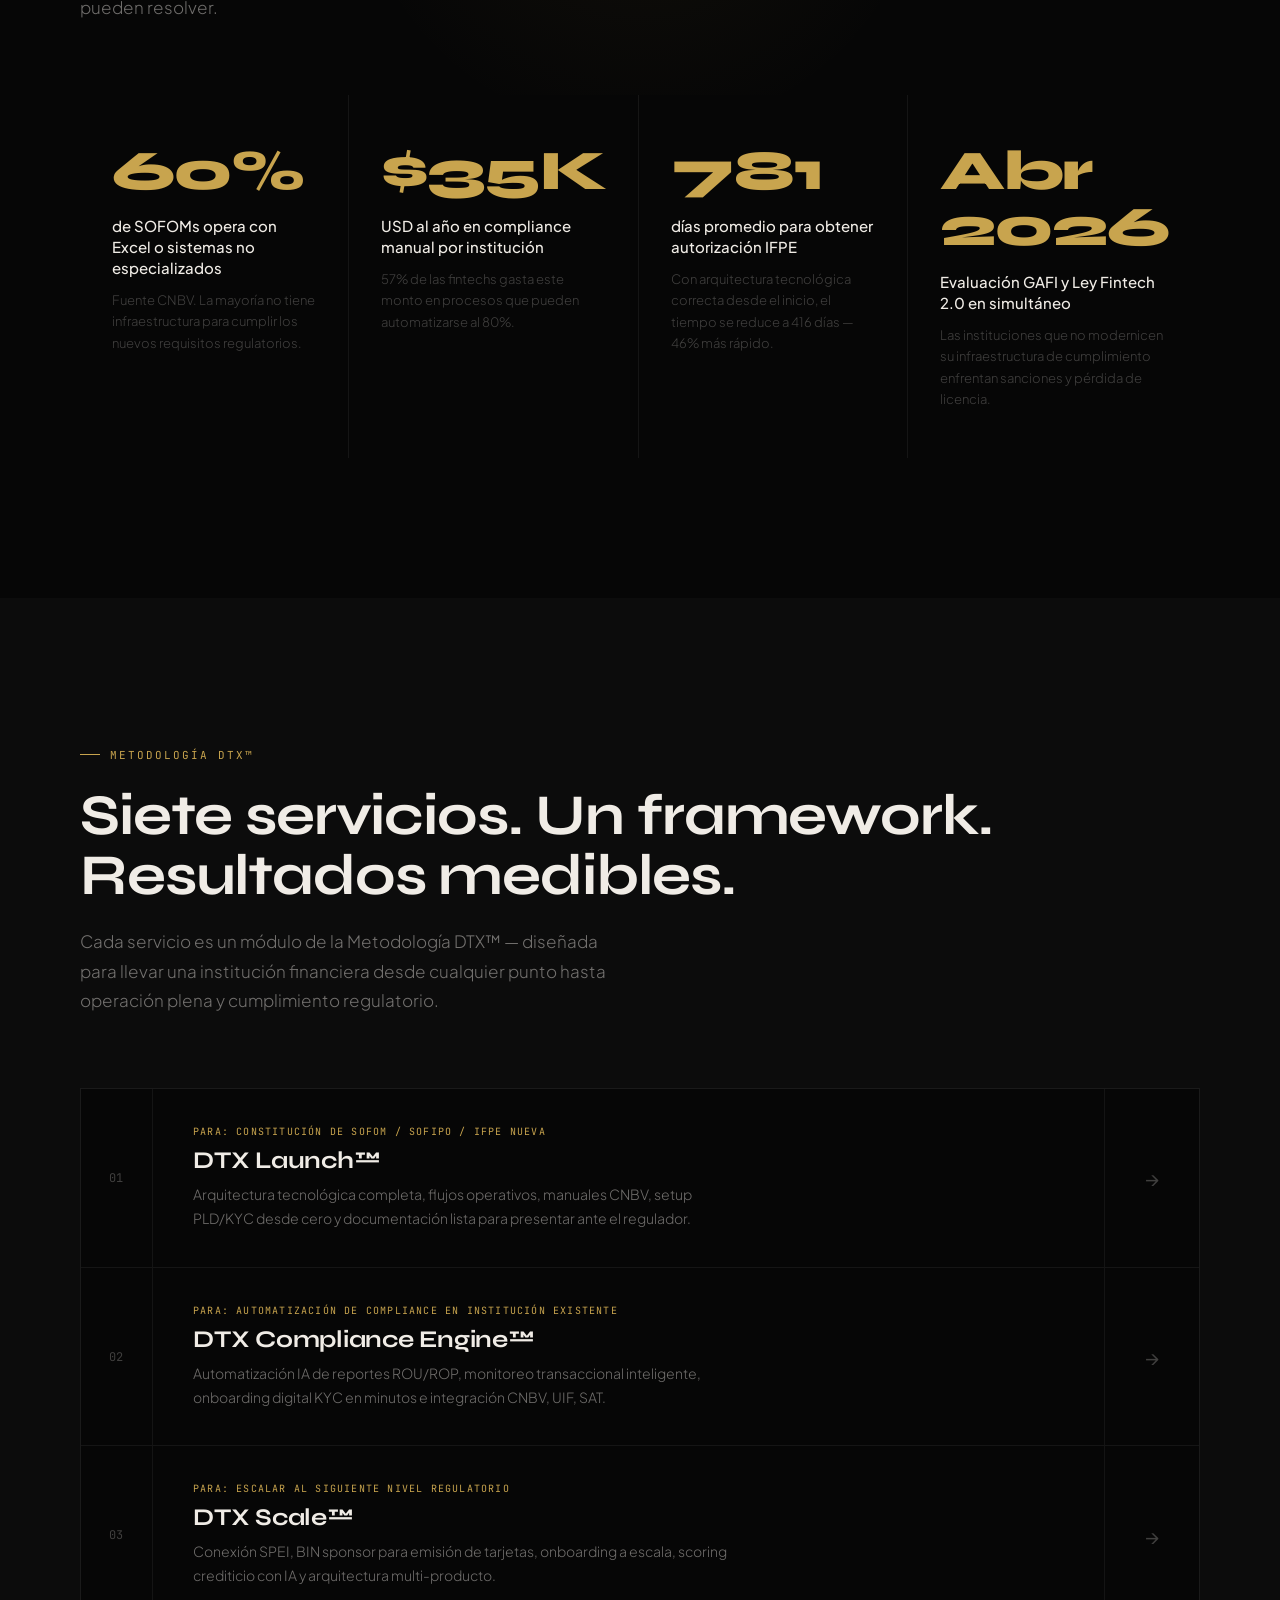
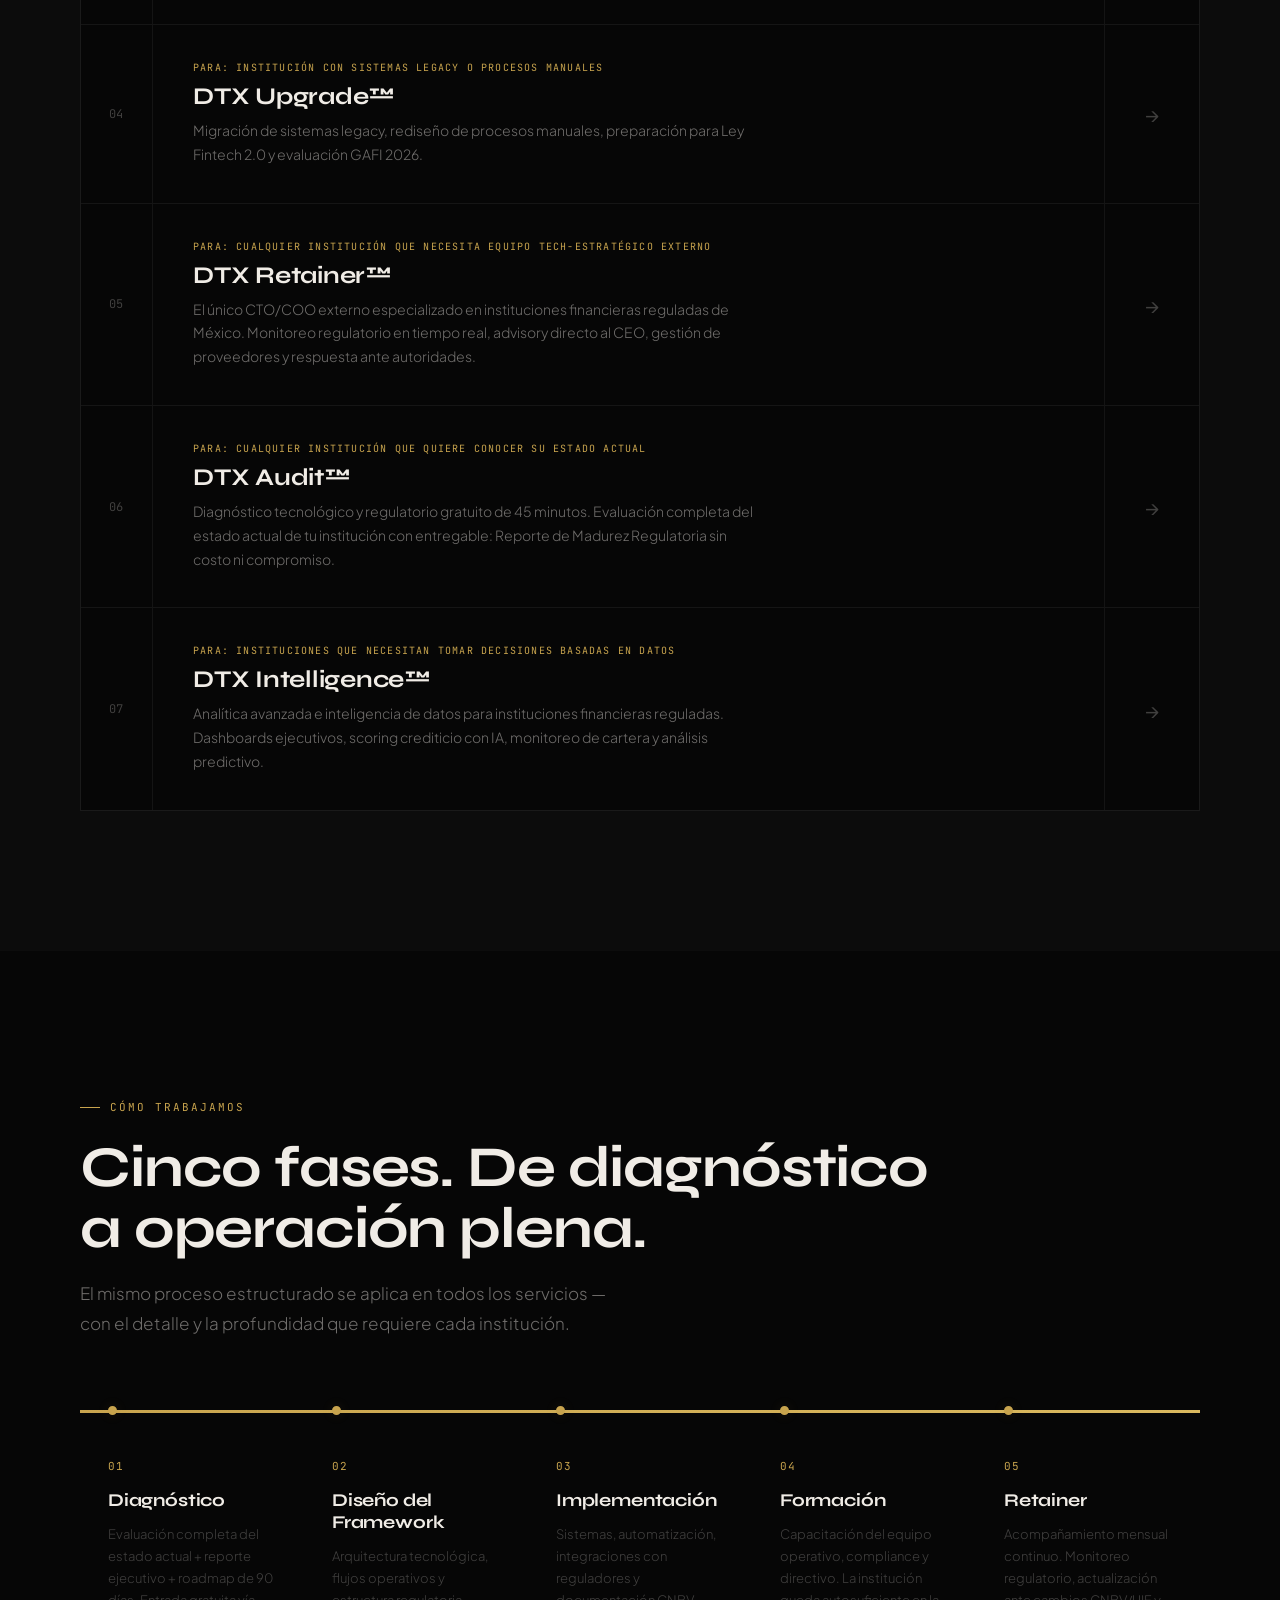
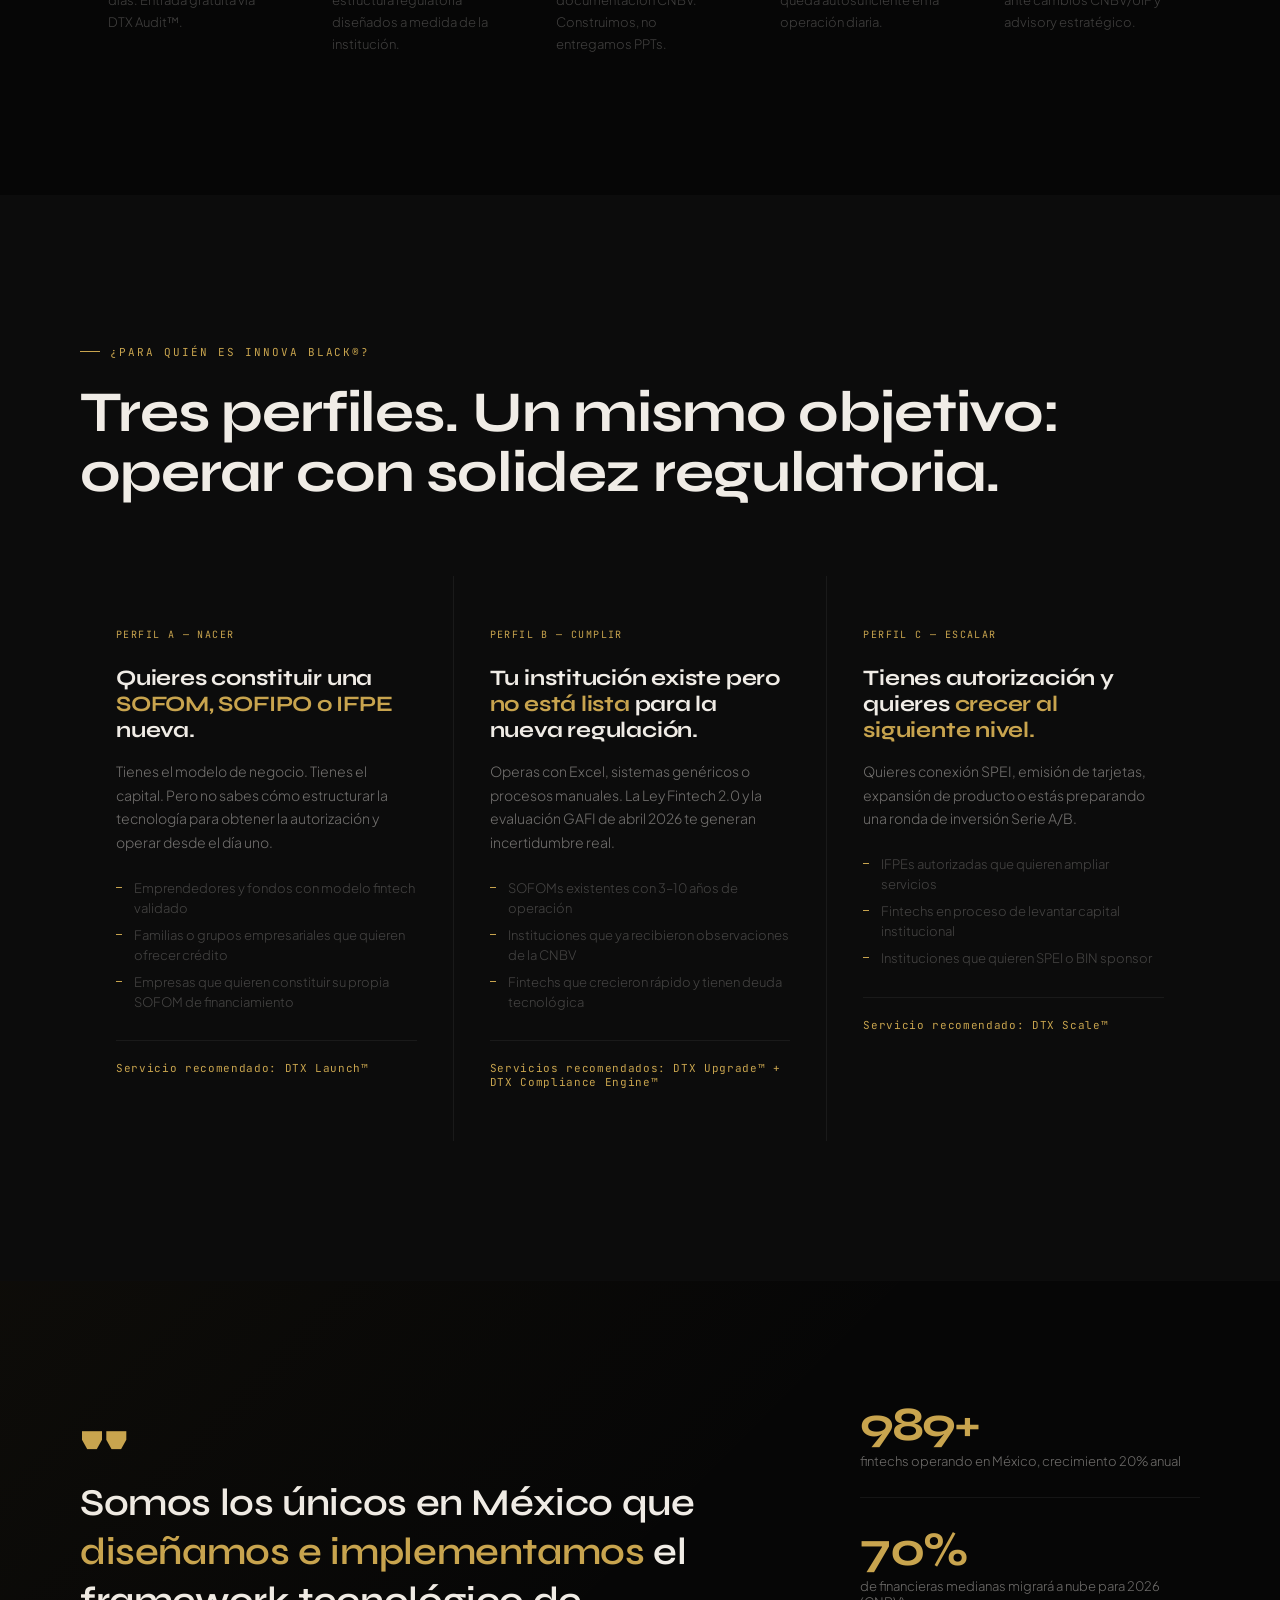
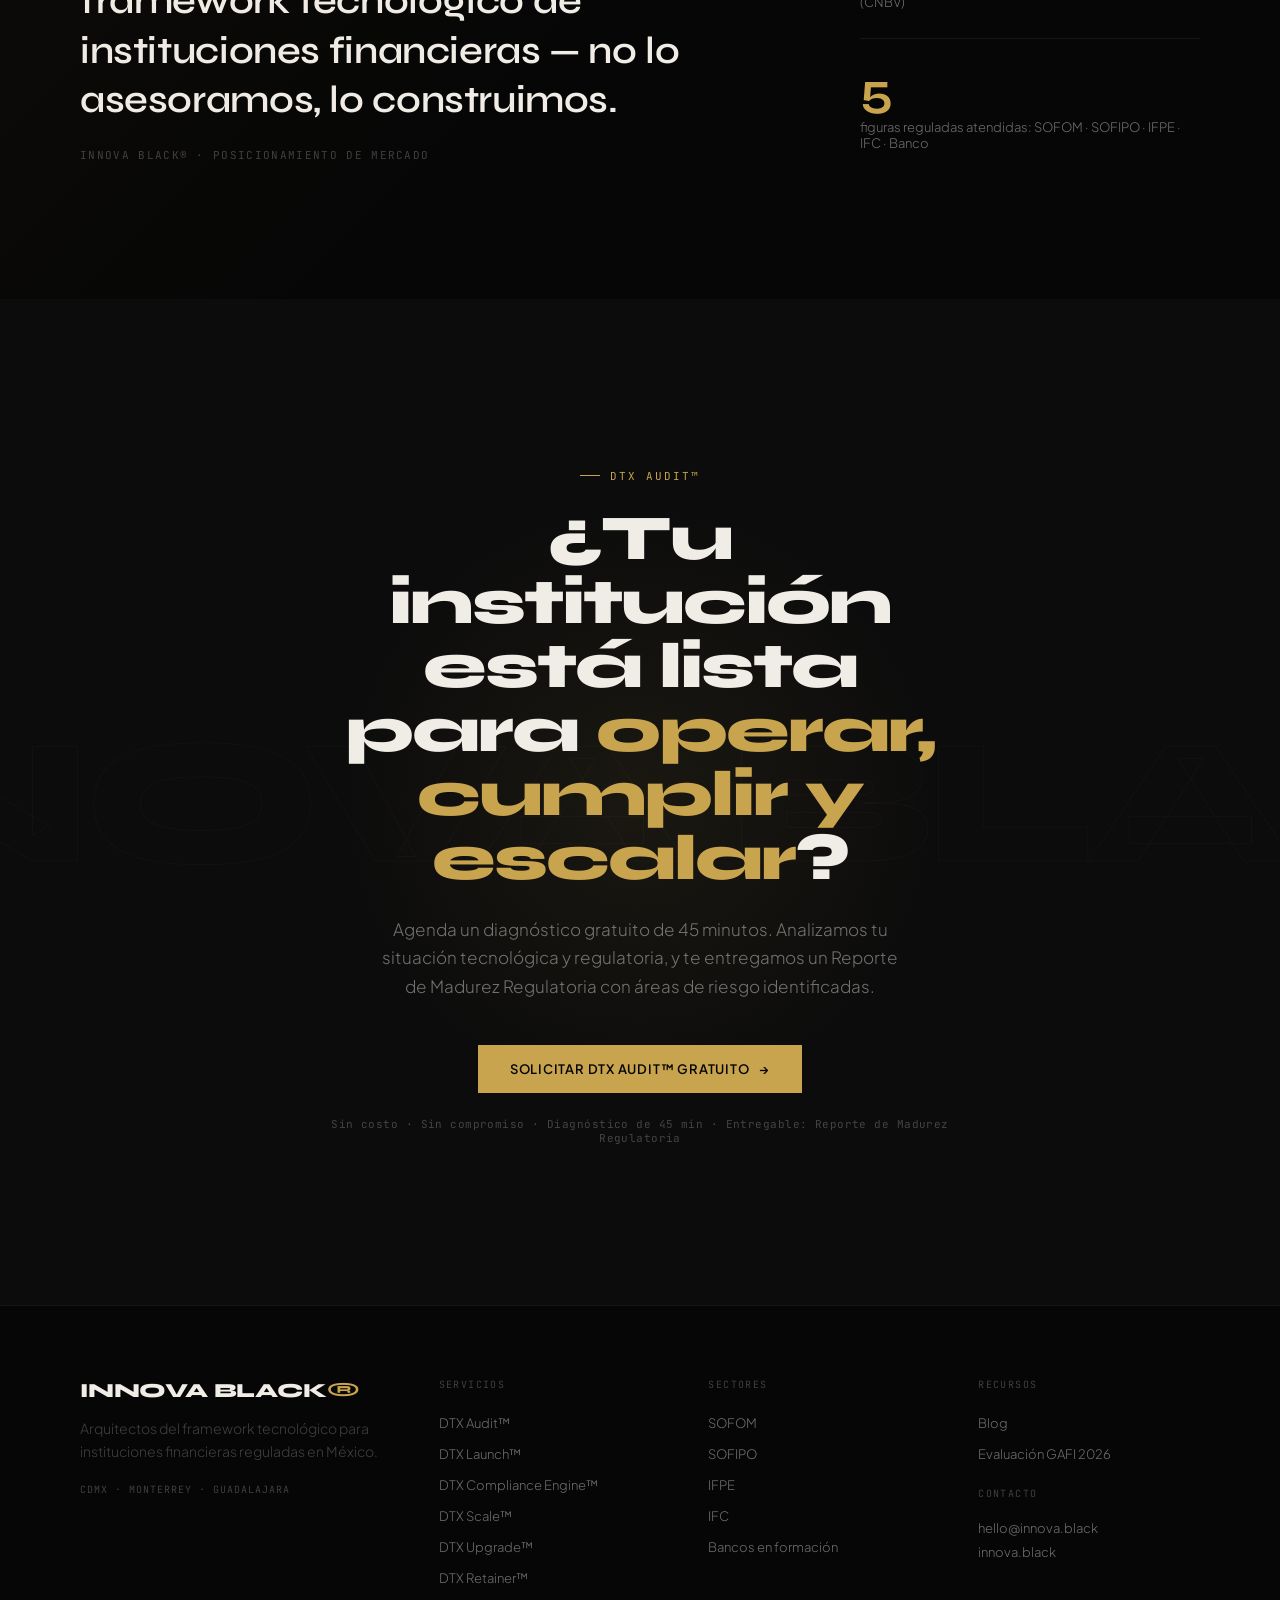
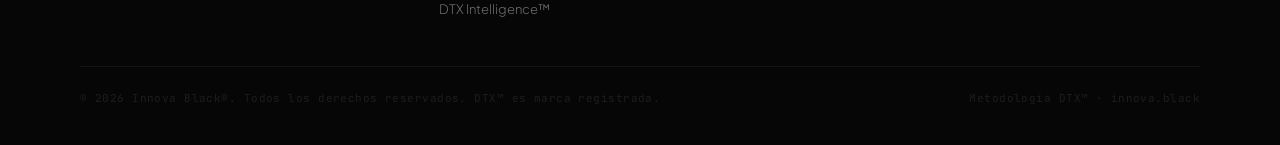
==== commit e86a4e1c: "feat: redesign homepage — dark precision aesthetic Syne + Plus Jakarta Sans + JetBrains Mono typogra" ====
--- a/web/index.html
+++ b/web/index.html
@@ -30,9 +30,10 @@
   <meta name="twitter:title" content="Innova Black® | Transformación Tecnológica Financiera" />
   <meta name="twitter:description" content="Construimos el framework tecnológico de tu SOFOM o IFPE." />
   <meta name="twitter:image" content="https://innovablack.ai/og-home.jpg" />
+
   <link rel="preconnect" href="https://fonts.googleapis.com" />
   <link rel="preconnect" href="https://fonts.gstatic.com" crossorigin />
-  <link href="https://fonts.googleapis.com/css2?family=Libre+Baskerville:ital,wght@0,400;0,700;1,400&family=Instrument+Sans:wght@300;400;500;600&family=DM+Mono:wght@400;500&display=swap" rel="stylesheet" />
+  <link href="https://fonts.googleapis.com/css2?family=Syne:wght@400;500;600;700;800&family=Plus+Jakarta+Sans:ital,wght@0,200;0,300;0,400;0,500;0,600;0,700;1,300;1,400&family=JetBrains+Mono:wght@300;400;500&display=swap" rel="stylesheet" />
   <link rel="stylesheet" href="chatbot.css" />
 
   <!-- Schema.org JSON-LD -->
@@ -62,29 +63,30 @@
        TOKENS
     ============================================================ */
     :root {
-      --white:      #FFFFFF;
-      --paper:      #F8F6F1;
-      --paper2:     #F0EDE6;
-      --ink:        #111010;
-      --ink2:       #1E1C1C;
-      --muted:      #6B6560;
-      --light:      #A8A29C;
-      --rule:       #E2DDD6;
-      --gold:       #A8832A;
-      --gold2:      #C49B35;
-      --gold3:      #D4AF54;
-      --gold-bg:    #FBF7EE;
-      --gold-rule:  rgba(168,131,42,.20);
-      --gold-pale:  rgba(168,131,42,.06);
-      --neg:        #111010;
-      --neg2:       #191717;
-
-      --serif:  'Libre Baskerville', Georgia, serif;
-      --sans:   'Instrument Sans', system-ui, sans-serif;
-      --mono:   'DM Mono', monospace;
-
-      --pad-x: 64px;
-      --pad-y: 120px;
+      --bg:         #060606;
+      --bg2:        #0C0C0C;
+      --bg3:        #111111;
+      --surface:    #161616;
+      --surface2:   #1C1C1C;
+      --border:     rgba(255,255,255,.06);
+      --border2:    rgba(255,255,255,.10);
+      --white:      #F0ECE6;
+      --white2:     rgba(240,236,230,.7);
+      --white3:     rgba(240,236,230,.45);
+      --white4:     rgba(240,236,230,.25);
+      --white5:     rgba(240,236,230,.10);
+      --gold:       #C8A44E;
+      --gold2:      #DAB95F;
+      --gold-glow:  rgba(200,164,78,.15);
+      --gold-glow2: rgba(200,164,78,.06);
+
+      --display: 'Syne', sans-serif;
+      --body:    'Plus Jakarta Sans', system-ui, sans-serif;
+      --mono:    'JetBrains Mono', monospace;
+
+      --pad-x: 80px;
+      --max-w: 1280px;
+      --ease:  cubic-bezier(.16,1,.3,1);
     }
 
     /* ============================================================
@@ -93,62 +95,80 @@
     *, *::before, *::after { box-sizing: border-box; margin: 0; padding: 0; }
     html { scroll-behavior: smooth; }
     body {
-      font-family: var(--sans);
+      font-family: var(--body);
       font-weight: 400;
-      color: var(--ink);
-      background: var(--white);
+      color: var(--white);
+      background: var(--bg);
       -webkit-font-smoothing: antialiased;
       overflow-x: hidden;
     }
     a { color: inherit; text-decoration: none; }
     img { display: block; max-width: 100%; }
 
-    /* ============================================================
-       TYPOGRAPHY HELPERS
-    ============================================================ */
-    .eyebrow {
+    /* Grain overlay */
+    body::after {
+      content: '';
+      position: fixed;
+      inset: 0;
+      z-index: 9999;
+      pointer-events: none;
+      opacity: .035;
+      background-image: url("data:image/svg+xml,%3Csvg viewBox='0 0 256 256' xmlns='http://www.w3.org/2000/svg'%3E%3Cfilter id='n'%3E%3CfeTurbulence type='fractalNoise' baseFrequency='.85' numOctaves='4' stitchTiles='stitch'/%3E%3C/filter%3E%3Crect width='100%25' height='100%25' filter='url(%23n)'/%3E%3C/svg%3E");
+      background-repeat: repeat;
+      background-size: 180px;
+    }
+
+    /* ============================================================
+       TYPOGRAPHY
+    ============================================================ */
+    .tag {
       font-family: var(--mono);
       font-size: 11px;
-      font-weight: 500;
-      letter-spacing: .14em;
+      font-weight: 400;
+      letter-spacing: .18em;
       text-transform: uppercase;
       color: var(--gold);
-      display: block;
-      margin-bottom: 20px;
-    }
-    .s-h2 {
-      font-family: var(--serif);
-      font-size: clamp(32px, 4vw, 52px);
+      display: inline-flex;
+      align-items: center;
+      gap: 10px;
+    }
+    .tag::before {
+      content: '';
+      width: 20px;
+      height: 1px;
+      background: var(--gold);
+    }
+    .h2 {
+      font-family: var(--display);
+      font-size: clamp(36px, 4.5vw, 64px);
       font-weight: 700;
-      line-height: 1.15;
-      color: var(--ink);
-      margin-bottom: 20px;
-    }
-    .s-lead {
+      line-height: 1.05;
+      letter-spacing: -.02em;
+      color: var(--white);
+    }
+    .lead {
       font-size: 17px;
       font-weight: 300;
-      line-height: 1.7;
-      color: var(--muted);
-      max-width: 620px;
-    }
-    .on-dark .s-h2 { color: var(--white); }
-    .on-dark .s-lead { color: rgba(255,255,255,.65); }
-    .on-dark .eyebrow { color: var(--gold3); }
+      line-height: 1.75;
+      color: var(--white3);
+      max-width: 540px;
+    }
 
     /* ============================================================
        SCROLL REVEAL
     ============================================================ */
-    .r {
+    .rv {
       opacity: 0;
-      transform: translateY(22px);
-      transition: opacity .55s ease, transform .55s ease;
-    }
-    .r.in { opacity: 1; transform: none; }
-    .d1 { transition-delay: .08s; }
-    .d2 { transition-delay: .16s; }
-    .d3 { transition-delay: .24s; }
-    .d4 { transition-delay: .32s; }
-    .d5 { transition-delay: .40s; }
+      transform: translateY(30px);
+      transition: opacity .7s var(--ease), transform .7s var(--ease);
+    }
+    .rv.in { opacity: 1; transform: none; }
+    .d1 { transition-delay: .07s; }
+    .d2 { transition-delay: .14s; }
+    .d3 { transition-delay: .21s; }
+    .d4 { transition-delay: .28s; }
+    .d5 { transition-delay: .35s; }
+    .d6 { transition-delay: .42s; }
 
     /* ============================================================
        BUTTONS
@@ -156,35 +176,56 @@
     .btn {
       display: inline-flex;
       align-items: center;
-      gap: 8px;
-      font-family: var(--sans);
+      gap: 10px;
+      font-family: var(--body);
       font-size: 13px;
       font-weight: 600;
-      letter-spacing: .04em;
+      letter-spacing: .06em;
       text-transform: uppercase;
-      padding: 14px 28px;
-      border-radius: 2px;
+      padding: 16px 32px;
+      border: none;
       cursor: pointer;
-      transition: all .2s ease;
-      border: none;
+      transition: all .35s var(--ease);
+      position: relative;
+      overflow: hidden;
     }
     .btn-gold {
       background: var(--gold);
-      color: var(--white);
-    }
-    .btn-gold:hover { background: var(--gold2); }
-    .btn-outline {
+      color: var(--bg);
+    }
+    .btn-gold:hover {
+      background: var(--gold2);
+      transform: translateY(-2px);
+      box-shadow: 0 8px 32px rgba(200,164,78,.25);
+    }
+    .btn-ghost {
       background: transparent;
       color: var(--white);
-      border: 1px solid rgba(255,255,255,.3);
-    }
-    .btn-outline:hover { border-color: var(--gold3); color: var(--gold3); }
-    .btn-outline-dark {
-      background: transparent;
-      color: var(--ink);
-      border: 1px solid var(--rule);
-    }
-    .btn-outline-dark:hover { border-color: var(--gold); color: var(--gold); }
+      border: 1px solid var(--border2);
+    }
+    .btn-ghost:hover {
+      border-color: var(--gold);
+      color: var(--gold);
+    }
+    .btn-arrow::after {
+      content: '→';
+      transition: transform .3s var(--ease);
+    }
+    .btn-arrow:hover::after { transform: translateX(4px); }
+
+    /* ============================================================
+       SECTION UTILITIES
+    ============================================================ */
+    .sec-inner {
+      max-width: var(--max-w);
+      margin: 0 auto;
+      padding: 0 var(--pad-x);
+    }
+    .sec-head {
+      margin-bottom: 72px;
+    }
+    .sec-head .tag { margin-bottom: 24px; }
+    .sec-head .lead { margin-top: 20px; }
 
     /* ============================================================
        1. NAV
@@ -193,59 +234,75 @@
       position: fixed;
       top: 0; left: 0; right: 0;
       z-index: 100;
-      background: rgba(255,255,255,.96);
-      backdrop-filter: blur(8px);
-      border-bottom: 1px solid var(--rule);
-      height: 64px;
+      height: 72px;
       display: flex;
       align-items: center;
       padding: 0 var(--pad-x);
-      transition: box-shadow .2s;
-    }
-    #nav.scrolled { box-shadow: 0 2px 24px rgba(17,16,16,.06); }
+      transition: background .4s, backdrop-filter .4s, border-color .4s;
+      border-bottom: 1px solid transparent;
+    }
+    #nav.scrolled {
+      background: rgba(6,6,6,.85);
+      backdrop-filter: blur(16px);
+      border-bottom-color: var(--border);
+    }
     .nav-inner {
       display: flex;
       align-items: center;
       justify-content: space-between;
       width: 100%;
-      max-width: 1200px;
+      max-width: var(--max-w);
       margin: 0 auto;
     }
     .nav-logo {
-      font-family: var(--serif);
-      font-size: 17px;
-      font-weight: 700;
-      color: var(--ink);
+      font-family: var(--display);
+      font-size: 18px;
+      font-weight: 800;
+      color: var(--white);
       letter-spacing: -.01em;
     }
-    .nav-logo span { color: var(--gold); }
+    .nav-logo span { color: var(--gold); font-weight: 800; }
     .nav-links {
       display: flex;
       align-items: center;
-      gap: 32px;
+      gap: 36px;
       list-style: none;
     }
     .nav-links a {
       font-size: 13px;
       font-weight: 500;
-      color: var(--muted);
+      color: var(--white3);
       letter-spacing: .02em;
-      transition: color .15s;
-    }
-    .nav-links a:hover { color: var(--ink); }
+      transition: color .2s;
+      position: relative;
+    }
+    .nav-links a::after {
+      content: '';
+      position: absolute;
+      bottom: -4px;
+      left: 0;
+      width: 0;
+      height: 1px;
+      background: var(--gold);
+      transition: width .3s var(--ease);
+    }
+    .nav-links a:hover { color: var(--white); }
+    .nav-links a:hover::after { width: 100%; }
     .nav-cta {
-      font-family: var(--sans);
+      font-family: var(--body);
       font-size: 12px;
       font-weight: 600;
-      letter-spacing: .05em;
+      letter-spacing: .06em;
       text-transform: uppercase;
-      color: var(--white);
+      color: var(--bg);
       background: var(--gold);
-      padding: 10px 20px;
-      border-radius: 2px;
-      transition: background .15s;
-    }
-    .nav-cta:hover { background: var(--gold2); }
+      padding: 10px 22px;
+      transition: all .3s var(--ease);
+    }
+    .nav-cta:hover {
+      background: var(--gold2);
+      box-shadow: 0 4px 20px rgba(200,164,78,.2);
+    }
     .nav-hamburger {
       display: none;
       flex-direction: column;
@@ -255,25 +312,22 @@
     }
     .nav-hamburger span {
       display: block;
-      width: 22px;
-      height: 2px;
-      background: var(--ink);
-      transition: all .2s;
+      width: 24px;
+      height: 1.5px;
+      background: var(--white);
+      transition: all .3s var(--ease);
     }
 
     /* ============================================================
        2. HERO
     ============================================================ */
-    /* Hero video fullscreen */
     #hero {
       position: relative;
       width: 100%;
-      height: 100vh;
-      min-height: 640px;
-      overflow: hidden;
+      min-height: 100vh;
       display: flex;
       align-items: center;
-      justify-content: center;
+      overflow: hidden;
     }
     .hero-video {
       position: absolute;
@@ -281,58 +335,67 @@
       width: 100%;
       height: 100%;
       object-fit: cover;
-      object-position: center;
       z-index: 0;
     }
     .hero-overlay {
       position: absolute;
       inset: 0;
       z-index: 1;
-      background: linear-gradient(
-        to bottom,
-        rgba(10,9,9,.55) 0%,
-        rgba(10,9,9,.65) 50%,
-        rgba(10,9,9,.80) 100%
-      );
-    }
-    .hero-inner {
+      background:
+        radial-gradient(ellipse 70% 60% at 20% 50%, rgba(200,164,78,.06) 0%, transparent 70%),
+        linear-gradient(to bottom, rgba(6,6,6,.5) 0%, rgba(6,6,6,.7) 40%, rgba(6,6,6,.92) 100%);
+    }
+    .hero-content {
       position: relative;
       z-index: 2;
-      max-width: 1200px;
+      max-width: var(--max-w);
       width: 100%;
       padding: 0 var(--pad-x);
       margin: 0 auto;
-      padding-top: 64px;
-      display: flex;
-      flex-direction: column;
-      align-items: flex-start;
-    }
-    .hero-left { position: relative; padding-left: 28px; }
-    .hero-line {
+      padding-top: 160px;
+      padding-bottom: 180px;
+    }
+    .hero-tag {
+      font-family: var(--mono);
+      font-size: 12px;
+      font-weight: 400;
+      letter-spacing: .2em;
+      text-transform: uppercase;
+      color: var(--gold);
+      margin-bottom: 32px;
+      display: block;
+    }
+    .hero-h1 {
+      font-family: var(--display);
+      font-size: clamp(44px, 6vw, 88px);
+      font-weight: 800;
+      line-height: 1.0;
+      letter-spacing: -.03em;
+      color: var(--white);
+      margin-bottom: 28px;
+      max-width: 900px;
+    }
+    .hero-h1 .gold {
+      color: var(--gold);
+      position: relative;
+    }
+    .hero-h1 .gold::after {
+      content: '';
       position: absolute;
-      left: 0; top: 0; bottom: 0;
-      width: 2px;
-      background: linear-gradient(to bottom, var(--gold), transparent);
-    }
-    .hero-h1 {
-      font-family: var(--serif);
-      font-size: clamp(40px, 5.5vw, 76px);
-      font-weight: 700;
-      line-height: 1.08;
-      color: var(--white);
-      margin-bottom: 24px;
-    }
-    .hero-h1 em {
-      font-style: italic;
-      color: var(--gold3);
+      bottom: 2px;
+      left: 0;
+      right: 0;
+      height: 3px;
+      background: var(--gold);
+      opacity: .3;
     }
     .hero-sub {
       font-size: 18px;
       font-weight: 300;
       line-height: 1.7;
-      color: rgba(255,255,255,.7);
-      max-width: 560px;
-      margin-bottom: 40px;
+      color: var(--white3);
+      max-width: 520px;
+      margin-bottom: 44px;
     }
     .hero-actions {
       display: flex;
@@ -340,78 +403,98 @@
       gap: 16px;
       flex-wrap: wrap;
     }
-    .hero-footnote {
-      margin-top: 16px;
+    .hero-note {
+      margin-top: 20px;
       font-family: var(--mono);
       font-size: 11px;
-      color: rgba(255,255,255,.35);
+      color: var(--white4);
       letter-spacing: .04em;
     }
-    /* Stats bar at bottom of hero */
-    .hero-stats-bar {
+
+    /* Hero stats strip */
+    .hero-stats {
       position: absolute;
       bottom: 0; left: 0; right: 0;
       z-index: 2;
       display: grid;
       grid-template-columns: repeat(3, 1fr);
-      border-top: 1px solid rgba(255,255,255,.1);
-      background: rgba(10,9,9,.55);
-      backdrop-filter: blur(8px);
-    }
-    .stat-row {
-      padding: 28px var(--pad-x);
-      border-right: 1px solid rgba(255,255,255,.08);
-    }
-    .stat-row:last-child { border-right: none; }
-    .stat-num {
-      font-family: var(--serif);
-      font-size: 36px;
+      border-top: 1px solid var(--border);
+      background: rgba(6,6,6,.65);
+      backdrop-filter: blur(12px);
+    }
+    .hero-stat {
+      padding: 32px var(--pad-x);
+      border-right: 1px solid var(--border);
+    }
+    .hero-stat:last-child { border-right: none; }
+    .hero-stat-num {
+      font-family: var(--display);
+      font-size: 40px;
       font-weight: 700;
-      color: var(--gold3);
+      color: var(--gold);
       line-height: 1;
-      margin-bottom: 4px;
-    }
-    .stat-label {
+      margin-bottom: 6px;
+      letter-spacing: -.02em;
+    }
+    .hero-stat-label {
       font-size: 13px;
       font-weight: 300;
-      color: rgba(255,255,255,.55);
+      color: var(--white4);
       line-height: 1.4;
     }
 
-    /* ============================================================
-       3. GOLD BAND
-    ============================================================ */
-    #gold-band {
-      background: var(--gold);
-      padding: 18px 0;
+    /* Ghost text */
+    .hero-ghost {
+      position: absolute;
+      bottom: 100px;
+      right: -40px;
+      z-index: 1;
+      font-family: var(--display);
+      font-size: clamp(100px, 15vw, 240px);
+      font-weight: 800;
+      letter-spacing: -.04em;
+      color: transparent;
+      -webkit-text-stroke: 1px rgba(200,164,78,.07);
+      white-space: nowrap;
+      pointer-events: none;
+      user-select: none;
+    }
+
+    /* ============================================================
+       3. MARQUEE BAND
+    ============================================================ */
+    #marquee-band {
+      background: var(--surface);
+      border-top: 1px solid var(--border);
+      border-bottom: 1px solid var(--border);
+      padding: 16px 0;
       overflow: hidden;
     }
     .marquee-track {
       display: flex;
-      gap: 0;
       width: max-content;
-      animation: marquee 28s linear infinite;
+      animation: marquee 35s linear infinite;
     }
     .marquee-item {
       display: flex;
       align-items: center;
-      gap: 0;
       white-space: nowrap;
     }
     .marquee-text {
       font-family: var(--mono);
       font-size: 11px;
-      font-weight: 500;
-      letter-spacing: .12em;
+      font-weight: 400;
+      letter-spacing: .14em;
       text-transform: uppercase;
-      color: rgba(255,255,255,.9);
-      padding: 0 32px;
+      color: var(--white4);
+      padding: 0 28px;
     }
     .marquee-dot {
-      width: 4px;
-      height: 4px;
+      width: 3px;
+      height: 3px;
       border-radius: 50%;
-      background: rgba(255,255,255,.4);
+      background: var(--gold);
+      opacity: .5;
       flex-shrink: 0;
     }
     @keyframes marquee {
@@ -423,296 +506,282 @@
        4. EL PROBLEMA
     ============================================================ */
     #problema {
-      padding: var(--pad-y) var(--pad-x);
-      background: var(--paper);
-    }
-    .sec-inner {
-      max-width: 1200px;
-      margin: 0 auto;
-    }
-    .sec-header {
-      max-width: 600px;
-      margin-bottom: 64px;
+      padding: 140px 0;
+      position: relative;
+    }
+    #problema::before {
+      content: '';
+      position: absolute;
+      top: 0;
+      left: 50%;
+      transform: translateX(-50%);
+      width: 600px;
+      height: 600px;
+      background: radial-gradient(circle, var(--gold-glow2) 0%, transparent 70%);
+      pointer-events: none;
     }
     .problem-grid {
       display: grid;
       grid-template-columns: repeat(4, 1fr);
       gap: 1px;
-      background: var(--rule);
-      border: 1px solid var(--rule);
+      background: var(--border);
+      margin-top: 0;
     }
     .problem-card {
-      background: var(--white);
-      padding: 40px 32px;
+      background: var(--bg);
+      padding: 48px 32px;
       position: relative;
-      overflow: hidden;
-      transition: background .2s;
-    }
-    .problem-card::before {
+      transition: background .3s var(--ease);
+    }
+    .problem-card::after {
       content: '';
       position: absolute;
-      top: 0; left: 0; right: 0;
+      bottom: 0; left: 0;
+      width: 0;
       height: 2px;
-      background: var(--gold);
-      transform: scaleX(0);
-      transform-origin: left;
-      transition: transform .3s ease;
-    }
-    .problem-card:hover::before { transform: scaleX(1); }
-    .problem-card:hover { background: var(--gold-bg); }
+      background: linear-gradient(to right, var(--gold), transparent);
+      transition: width .5s var(--ease);
+    }
+    .problem-card:hover { background: var(--surface); }
+    .problem-card:hover::after { width: 100%; }
     .problem-num {
-      font-family: var(--serif);
-      font-size: 64px;
-      font-weight: 700;
+      font-family: var(--display);
+      font-size: 56px;
+      font-weight: 800;
       color: var(--gold);
       line-height: 1;
-      margin-bottom: 12px;
-      opacity: .9;
+      margin-bottom: 16px;
+      letter-spacing: -.03em;
     }
     .problem-label {
       font-size: 15px;
       font-weight: 500;
-      color: var(--ink);
+      color: var(--white);
       line-height: 1.4;
-      margin-bottom: 10px;
+      margin-bottom: 12px;
     }
     .problem-desc {
       font-size: 13px;
       font-weight: 300;
-      color: var(--muted);
-      line-height: 1.6;
-    }
-
-
-    /* ============================================================
-       6. SERVICIOS
+      color: var(--white4);
+      line-height: 1.65;
+    }
+
+    /* ============================================================
+       5. SERVICIOS
     ============================================================ */
     #servicios {
-      padding: var(--pad-y) var(--pad-x);
-      background: var(--paper);
+      padding: 140px 0;
+      background: var(--bg2);
+      position: relative;
     }
     .services-list {
       display: flex;
       flex-direction: column;
-      gap: 0;
-      border: 1px solid var(--rule);
-      margin-top: 56px;
+      border: 1px solid var(--border);
     }
     .service-row {
       display: grid;
-      grid-template-columns: 60px 1fr;
-      gap: 0;
-      align-items: stretch;
-      border-bottom: 1px solid var(--rule);
-      background: var(--white);
-      transition: background .2s;
-      cursor: default;
+      grid-template-columns: 72px 1fr auto;
+      border-bottom: 1px solid var(--border);
+      background: var(--bg);
+      transition: background .3s var(--ease);
+      cursor: pointer;
       position: relative;
     }
     .service-row:last-child { border-bottom: none; }
     .service-row::before {
       content: '';
       position: absolute;
-      top: 0; left: 0; right: 0;
-      height: 2px;
+      top: 0; left: 0;
+      width: 2px;
+      height: 0;
       background: var(--gold);
-      transform: scaleX(0);
-      transform-origin: left;
-      transition: transform .3s ease;
-    }
-    .service-row:hover::before { transform: scaleX(1); }
-    .service-row:hover { background: var(--gold-bg); }
-    .service-num-col {
+      transition: height .4s var(--ease);
+    }
+    .service-row:hover { background: var(--surface); }
+    .service-row:hover::before { height: 100%; }
+    .service-idx {
       display: flex;
       align-items: center;
       justify-content: center;
-      border-right: 1px solid var(--rule);
-      padding: 32px 0;
-    }
-    .service-num {
+      border-right: 1px solid var(--border);
       font-family: var(--mono);
-      font-size: 11px;
-      color: var(--light);
-      letter-spacing: .08em;
+      font-size: 12px;
+      color: var(--white4);
+      letter-spacing: .06em;
     }
     .service-body {
-      padding: 32px 40px;
-    }
-    .service-name {
-      font-family: var(--serif);
-      font-size: 22px;
-      font-weight: 700;
-      font-style: italic;
-      color: var(--ink);
-      margin-bottom: 4px;
+      padding: 36px 40px;
     }
     .service-for {
       font-family: var(--mono);
-      font-size: 11px;
+      font-size: 10px;
       color: var(--gold);
-      letter-spacing: .08em;
+      letter-spacing: .12em;
       text-transform: uppercase;
-      margin-bottom: 12px;
+      margin-bottom: 8px;
+    }
+    .service-name {
+      font-family: var(--display);
+      font-size: 24px;
+      font-weight: 700;
+      color: var(--white);
+      letter-spacing: -.01em;
+      margin-bottom: 8px;
     }
     .service-desc {
       font-size: 14px;
       font-weight: 300;
-      color: var(--muted);
-      line-height: 1.6;
-      max-width: 600px;
-    }
-    .service-price-col {
+      color: var(--white3);
+      line-height: 1.7;
+      max-width: 560px;
+    }
+    .service-arrow {
       display: flex;
-      flex-direction: column;
-      align-items: flex-end;
-      justify-content: center;
-      padding: 32px 40px;
-      border-left: 1px solid var(--rule);
-      min-width: 220px;
-    }
-    .service-price {
-      font-family: var(--serif);
+      align-items: center;
+      padding: 0 40px;
+      border-left: 1px solid var(--border);
       font-size: 20px;
-      font-weight: 700;
-      color: var(--ink);
-      text-align: right;
-      line-height: 1.2;
-      margin-bottom: 4px;
-    }
-    .service-duration {
-      font-family: var(--mono);
-      font-size: 11px;
-      color: var(--light);
-      letter-spacing: .06em;
-      text-align: right;
-    }
-    .service-badge {
-      font-family: var(--mono);
-      font-size: 10px;
-      letter-spacing: .08em;
-      text-transform: uppercase;
-      background: var(--gold-pale);
+      color: var(--white4);
+      transition: color .3s, transform .3s var(--ease);
+    }
+    .service-row:hover .service-arrow {
       color: var(--gold);
-      border: 1px solid var(--gold-rule);
-      padding: 4px 8px;
-      border-radius: 2px;
-      margin-top: 8px;
-      display: inline-block;
-    }
-
-    /* ============================================================
-       7. PROCESO
+      transform: translateX(4px);
+    }
+
+    /* ============================================================
+       6. PROCESO
     ============================================================ */
     #proceso {
-      padding: var(--pad-y) var(--pad-x);
-      background: var(--white);
-    }
-    .proceso-steps {
+      padding: 140px 0;
+      position: relative;
+    }
+    .proceso-track {
       display: grid;
       grid-template-columns: repeat(5, 1fr);
       gap: 0;
-      margin-top: 64px;
-      border-top: 1px solid var(--rule);
       position: relative;
-    }
-    .proceso-steps::before {
+      margin-top: 8px;
+    }
+    /* Golden progress line */
+    .proceso-track::before {
       content: '';
       position: absolute;
       top: 0; left: 0; right: 0;
-      height: 2px;
-      background: linear-gradient(to right, var(--gold), var(--gold2), var(--gold3), var(--gold2), var(--gold));
-    }
-    .paso {
-      padding: 40px 24px 0;
-      position: relative;
-    }
-    .paso::after {
+      height: 1px;
+      background: var(--border2);
+    }
+    .proceso-track::after {
       content: '';
       position: absolute;
-      top: 0; right: 0;
-      width: 1px;
-      height: 60%;
-      background: var(--rule);
-    }
-    .paso:last-child::after { display: none; }
+      top: -1px; left: 0;
+      width: 0;
+      height: 3px;
+      background: linear-gradient(to right, var(--gold), var(--gold2));
+      transition: width 1.5s var(--ease);
+    }
+    .proceso-track.in::after { width: 100%; }
+    .paso {
+      padding: 48px 28px 0;
+      position: relative;
+    }
+    .paso::before {
+      content: '';
+      position: absolute;
+      top: -5px;
+      left: 28px;
+      width: 9px;
+      height: 9px;
+      border-radius: 50%;
+      background: var(--bg);
+      border: 2px solid var(--gold);
+      z-index: 1;
+      transition: background .4s;
+    }
+    .proceso-track.in .paso::before {
+      background: var(--gold);
+      box-shadow: 0 0 12px var(--gold-glow);
+    }
     .paso-num {
       font-family: var(--mono);
       font-size: 11px;
       color: var(--gold);
-      letter-spacing: .1em;
+      letter-spacing: .12em;
       margin-bottom: 16px;
       display: block;
     }
     .paso-title {
-      font-family: var(--serif);
-      font-size: 17px;
+      font-family: var(--display);
+      font-size: 18px;
       font-weight: 700;
-      color: var(--ink);
-      margin-bottom: 10px;
+      color: var(--white);
+      margin-bottom: 12px;
+      letter-spacing: -.01em;
     }
     .paso-desc {
       font-size: 13px;
       font-weight: 300;
-      color: var(--muted);
-      line-height: 1.65;
-    }
-
-    /* ============================================================
-       8. CLIENTES
+      color: var(--white4);
+      line-height: 1.7;
+    }
+
+    /* ============================================================
+       7. CLIENTES
     ============================================================ */
     #clientes {
-      padding: var(--pad-y) var(--pad-x);
-      background: var(--neg);
+      padding: 140px 0;
+      background: var(--bg2);
     }
     .clients-grid {
       display: grid;
       grid-template-columns: repeat(3, 1fr);
       gap: 1px;
-      background: rgba(255,255,255,.08);
-      margin-top: 56px;
-      border: 1px solid rgba(255,255,255,.08);
+      background: var(--border);
     }
     .client-card {
-      background: var(--neg);
-      padding: 48px 36px;
+      background: var(--bg2);
+      padding: 52px 36px;
       position: relative;
       overflow: hidden;
-      transition: background .2s;
+      transition: background .3s var(--ease);
     }
     .client-card::before {
       content: '';
       position: absolute;
       top: 0; left: 0; right: 0;
       height: 2px;
-      background: var(--gold);
+      background: linear-gradient(to right, var(--gold), transparent);
       transform: scaleX(0);
       transform-origin: left;
-      transition: transform .3s ease;
-    }
+      transition: transform .5s var(--ease);
+    }
+    .client-card:hover { background: var(--surface); }
     .client-card:hover::before { transform: scaleX(1); }
-    .client-card:hover { background: #171515; }
     .client-tag {
       font-family: var(--mono);
       font-size: 10px;
-      letter-spacing: .12em;
+      letter-spacing: .14em;
       text-transform: uppercase;
-      color: var(--gold3);
-      margin-bottom: 20px;
+      color: var(--gold);
+      margin-bottom: 24px;
       display: block;
     }
     .client-h3 {
-      font-family: var(--serif);
-      font-size: 24px;
+      font-family: var(--display);
+      font-size: 22px;
       font-weight: 700;
       color: var(--white);
       line-height: 1.2;
       margin-bottom: 16px;
-    }
-    .client-h3 em { font-style: italic; color: var(--gold3); }
+      letter-spacing: -.01em;
+    }
+    .client-h3 .gold { color: var(--gold); }
     .client-desc {
       font-size: 14px;
       font-weight: 300;
-      color: rgba(255,255,255,.55);
+      color: var(--white3);
       line-height: 1.7;
       margin-bottom: 24px;
     }
@@ -724,60 +793,78 @@
     }
     .client-list li {
       font-size: 13px;
-      font-weight: 400;
-      color: rgba(255,255,255,.45);
-      padding-left: 16px;
+      font-weight: 300;
+      color: var(--white4);
+      padding-left: 18px;
       position: relative;
       line-height: 1.5;
     }
     .client-list li::before {
-      content: '—';
+      content: '';
       position: absolute;
       left: 0;
-      color: var(--gold3);
-      opacity: .6;
+      top: 8px;
+      width: 6px;
+      height: 1px;
+      background: var(--gold);
     }
     .client-service {
       margin-top: 28px;
       padding-top: 20px;
-      border-top: 1px solid rgba(255,255,255,.08);
+      border-top: 1px solid var(--border);
       font-family: var(--mono);
       font-size: 11px;
-      color: var(--gold3);
+      color: var(--gold);
       letter-spacing: .06em;
     }
 
     /* ============================================================
-       9. PULL QUOTE
-    ============================================================ */
-    #pullquote {
-      padding: 96px var(--pad-x);
-      background: var(--gold);
-    }
-    .quote-inner {
-      max-width: 1200px;
-      margin: 0 auto;
+       8. QUOTE
+    ============================================================ */
+    #quote {
+      padding: 120px 0;
+      position: relative;
+      overflow: hidden;
+    }
+    #quote::before {
+      content: '';
+      position: absolute;
+      inset: 0;
+      background: linear-gradient(135deg, rgba(200,164,78,.04) 0%, transparent 50%);
+      pointer-events: none;
+    }
+    .quote-grid {
       display: grid;
-      grid-template-columns: 1fr 400px;
+      grid-template-columns: 1fr 340px;
       gap: 80px;
       align-items: center;
     }
     .quote-text {
-      font-family: var(--serif);
-      font-size: clamp(24px, 3vw, 40px);
-      font-weight: 400;
-      font-style: italic;
+      font-family: var(--display);
+      font-size: clamp(24px, 3vw, 38px);
+      font-weight: 600;
       color: var(--white);
-      line-height: 1.4;
-    }
-    .quote-text strong { font-weight: 700; font-style: normal; }
-    .quote-author {
+      line-height: 1.3;
+      letter-spacing: -.01em;
+    }
+    .quote-text .gold { color: var(--gold); }
+    .quote-mark {
+      display: block;
+      font-family: var(--display);
+      font-size: 80px;
+      font-weight: 800;
+      color: var(--gold);
+      opacity: .2;
+      line-height: 1;
+      margin-bottom: -20px;
+    }
+    .quote-attr {
       margin-top: 24px;
       font-family: var(--mono);
       font-size: 11px;
-      letter-spacing: .1em;
+      letter-spacing: .12em;
       text-transform: uppercase;
-      color: rgba(255,255,255,.65);
+      color: var(--white4);
     }
     .quote-stats {
       display: flex;
@@ -785,72 +872,85 @@
       gap: 0;
     }
     .qstat {
-      padding: 24px 0;
-      border-bottom: 1px solid rgba(255,255,255,.2);
+      padding: 28px 0;
+      border-bottom: 1px solid var(--border);
     }
     .qstat:last-child { border-bottom: none; }
     .qstat:first-child { padding-top: 0; }
     .qstat-num {
-      font-family: var(--serif);
-      font-size: 44px;
+      font-family: var(--display);
+      font-size: 48px;
       font-weight: 700;
-      color: var(--white);
+      color: var(--gold);
       line-height: 1;
       margin-bottom: 4px;
+      letter-spacing: -.03em;
     }
     .qstat-label {
       font-size: 13px;
-      color: rgba(255,255,255,.7);
+      color: var(--white3);
       font-weight: 300;
     }
 
     /* ============================================================
-       10. CTA
+       9. CTA
     ============================================================ */
     #cta {
-      padding: var(--pad-y) var(--pad-x);
-      background: var(--neg);
+      padding: 160px 0;
       position: relative;
       overflow: hidden;
+      background: var(--bg2);
+    }
+    .cta-glow {
+      position: absolute;
+      top: 50%;
+      left: 50%;
+      transform: translate(-50%, -50%);
+      width: 700px;
+      height: 700px;
+      background: radial-gradient(circle, rgba(200,164,78,.08) 0%, transparent 60%);
+      pointer-events: none;
     }
     .cta-ghost {
       position: absolute;
       left: 50%;
       top: 50%;
       transform: translate(-50%, -50%);
-      font-family: var(--serif);
-      font-size: clamp(80px, 14vw, 220px);
-      font-weight: 700;
-      font-style: italic;
-      color: var(--white);
-      opacity: .03;
+      font-family: var(--display);
+      font-size: clamp(80px, 14vw, 240px);
+      font-weight: 800;
+      letter-spacing: -.04em;
+      color: transparent;
+      -webkit-text-stroke: 1px rgba(240,236,230,.03);
       white-space: nowrap;
       pointer-events: none;
       user-select: none;
     }
     .cta-inner {
-      max-width: 900px;
+      max-width: 800px;
       margin: 0 auto;
       text-align: center;
       position: relative;
       z-index: 1;
+      padding: 0 var(--pad-x);
     }
     .cta-h2 {
-      font-family: var(--serif);
-      font-size: clamp(36px, 5vw, 64px);
-      font-weight: 700;
+      font-family: var(--display);
+      font-size: clamp(36px, 5vw, 72px);
+      font-weight: 800;
       color: var(--white);
-      line-height: 1.1;
-      margin-bottom: 20px;
-    }
-    .cta-h2 em { font-style: italic; color: var(--gold3); }
+      line-height: 1.0;
+      letter-spacing: -.03em;
+      margin-bottom: 24px;
+    }
+    .cta-h2 .gold { color: var(--gold); }
     .cta-sub {
       font-size: 17px;
       font-weight: 300;
-      color: rgba(255,255,255,.55);
-      line-height: 1.6;
-      max-width: 560px;
-      margin: 0 auto 40px;
+      color: var(--white3);
+      line-height: 1.7;
+      max-width: 520px;
+      margin: 0 auto 44px;
     }
     .cta-actions {
       display: flex;
@@ -860,58 +960,57 @@
       flex-wrap: wrap;
     }
     .cta-note {
-      margin-top: 20px;
+      margin-top: 24px;
       font-family: var(--mono);
       font-size: 11px;
-      color: rgba(255,255,255,.3);
+      color: var(--white4);
       letter-spacing: .04em;
     }
 
     /* ============================================================
-       11. FOOTER
+       10. FOOTER
     ============================================================ */
     #footer {
-      padding: 64px var(--pad-x) 40px;
-      background: var(--neg2);
-      border-top: 1px solid rgba(255,255,255,.06);
-    }
-    .footer-top {
-      max-width: 1200px;
-      margin: 0 auto;
+      padding: 72px 0 40px;
+      background: var(--bg);
+      border-top: 1px solid var(--border);
+    }
+    .footer-grid {
       display: grid;
-      grid-template-columns: 1fr 1fr 1fr 1fr;
+      grid-template-columns: 1.4fr 1fr 1fr 1fr;
       gap: 48px;
       padding-bottom: 48px;
-      border-bottom: 1px solid rgba(255,255,255,.06);
+      border-bottom: 1px solid var(--border);
     }
     .footer-logo {
-      font-family: var(--serif);
-      font-size: 18px;
-      font-weight: 700;
+      font-family: var(--display);
+      font-size: 20px;
+      font-weight: 800;
       color: var(--white);
-      margin-bottom: 12px;
-    }
-    .footer-logo span { color: var(--gold3); }
+      margin-bottom: 14px;
+      letter-spacing: -.01em;
+    }
+    .footer-logo span { color: var(--gold); }
     .footer-tagline {
-      font-size: 13px;
+      font-size: 14px;
       font-weight: 300;
-      color: rgba(255,255,255,.4);
-      line-height: 1.6;
+      color: var(--white4);
+      line-height: 1.65;
       margin-bottom: 20px;
     }
     .footer-cities {
       font-family: var(--mono);
       font-size: 10px;
-      color: rgba(255,255,255,.25);
-      letter-spacing: .08em;
+      color: var(--white4);
+      letter-spacing: .1em;
       text-transform: uppercase;
     }
     .footer-col-title {
       font-family: var(--mono);
       font-size: 10px;
-      letter-spacing: .12em;
+      letter-spacing: .14em;
       text-transform: uppercase;
-      color: rgba(255,255,255,.3);
+      color: var(--white4);
       margin-bottom: 20px;
     }
     .footer-links {
@@ -923,30 +1022,29 @@
     .footer-links a {
       font-size: 13px;
       font-weight: 300;
-      color: rgba(255,255,255,.5);
-      transition: color .15s;
-    }
-    .footer-links a:hover { color: var(--gold3); }
+      color: var(--white3);
+      transition: color .2s;
+    }
+    .footer-links a:hover { color: var(--gold); }
     .footer-contact a {
       display: block;
       font-size: 13px;
       font-weight: 300;
-      color: rgba(255,255,255,.5);
+      color: var(--white3);
       margin-bottom: 8px;
-      transition: color .15s;
-    }
-    .footer-contact a:hover { color: var(--gold3); }
+      transition: color .2s;
+    }
+    .footer-contact a:hover { color: var(--gold); }
     .footer-bottom {
-      max-width: 1200px;
-      margin: 24px auto 0;
       display: flex;
       align-items: center;
       justify-content: space-between;
+      padding-top: 24px;
     }
     .footer-copy {
       font-family: var(--mono);
       font-size: 11px;
-      color: rgba(255,255,255,.2);
+      color: var(--white5);
       letter-spacing: .04em;
     }
 
@@ -956,52 +1054,58 @@
     .mobile-menu {
       display: none;
       position: fixed;
-      top: 64px; left: 0; right: 0;
-      background: var(--white);
-      border-bottom: 1px solid var(--rule);
+      top: 72px; left: 0; right: 0;
+      background: rgba(6,6,6,.97);
+      backdrop-filter: blur(16px);
+      border-bottom: 1px solid var(--border);
       padding: 24px var(--pad-x);
       z-index: 99;
       flex-direction: column;
-      gap: 20px;
+      gap: 0;
     }
     .mobile-menu.open { display: flex; }
     .mobile-menu a {
       font-size: 15px;
       font-weight: 500;
-      color: var(--ink);
-      padding: 8px 0;
-      border-bottom: 1px solid var(--rule);
-    }
+      color: var(--white);
+      padding: 16px 0;
+      border-bottom: 1px solid var(--border);
+      transition: color .2s;
+    }
+    .mobile-menu a:last-child { border-bottom: none; }
+    .mobile-menu a:hover { color: var(--gold); }
 
     /* ============================================================
        RESPONSIVE
     ============================================================ */
     @media (max-width: 1024px) {
-      :root { --pad-x: 40px; --pad-y: 96px; }
-      .hero-inner { padding: 0 var(--pad-x); padding-top: 64px; }
-      .hero-stats-bar { display: none; }
+      :root { --pad-x: 40px; }
+      .hero-stats { display: none; }
+      .hero-ghost { display: none; }
       .problem-grid { grid-template-columns: repeat(2, 1fr); }
-      .proceso-steps { grid-template-columns: repeat(3, 1fr); }
+      .proceso-track { grid-template-columns: repeat(3, 1fr); }
       .clients-grid { grid-template-columns: 1fr; }
-      .quote-inner { grid-template-columns: 1fr; gap: 48px; }
-      .footer-top { grid-template-columns: 1fr 1fr; gap: 40px; }
+      .quote-grid { grid-template-columns: 1fr; gap: 48px; }
+      .footer-grid { grid-template-columns: 1fr 1fr; gap: 40px; }
     }
 
     @media (max-width: 768px) {
-      :root { --pad-x: 28px; --pad-y: 80px; }
+      :root { --pad-x: 24px; }
       .nav-links, .nav-cta { display: none; }
       .nav-hamburger { display: flex; }
       #hero { min-height: 100svh; }
-      .hero-stats-bar { grid-template-columns: 1fr; }
+      .hero-content { padding-top: 120px; padding-bottom: 80px; }
       .problem-grid { grid-template-columns: 1fr; }
-      .proceso-steps { grid-template-columns: 1fr 1fr; }
-      .paso::after { display: none; }
+      .proceso-track { grid-template-columns: 1fr 1fr; }
+      .paso::before { display: none; }
+      .proceso-track::before, .proceso-track::after { display: none; }
       .service-row { grid-template-columns: 1fr; }
-      .service-num-col { display: none; }
-      .footer-top { grid-template-columns: 1fr; }
+      .service-idx { display: none; }
+      .service-arrow { display: none; }
+      .footer-grid { grid-template-columns: 1fr; }
       .footer-bottom { flex-direction: column; gap: 12px; text-align: center; }
       .quote-stats { display: grid; grid-template-columns: repeat(3, 1fr); }
-      .qstat { padding: 0 16px; border-bottom: none; border-right: 1px solid rgba(255,255,255,.2); }
+      .qstat { padding: 0 12px; border-bottom: none; border-right: 1px solid var(--border); text-align: center; }
       .qstat:last-child { border-right: none; }
     }
   </style>
@@ -1013,7 +1117,7 @@
   ============================================================ -->
   <nav id="nav">
     <div class="nav-inner">
-      <a href="#" class="nav-logo">Innova Black<span>®</span></a>
+      <a href="#" class="nav-logo">INNOVA BLACK<span>®</span></a>
       <ul class="nav-links">
         <li><a href="#problema">El Problema</a></li>
         <li><a href="#servicios">Servicios</a></li>
@@ -1021,7 +1125,7 @@
         <li><a href="#clientes">Clientes</a></li>
         <li><a href="/blog">Blog</a></li>
       </ul>
-      <a href="#cta" class="nav-cta">Agendar Diagnóstico</a>
+      <a href="#cta" class="nav-cta">Agendar DTX Audit™</a>
       <div class="nav-hamburger" id="hamburger" aria-label="Menú">
         <span></span><span></span><span></span>
       </div>
@@ -1034,65 +1138,58 @@
     <a href="#servicios" class="mobile-link">Servicios</a>
     <a href="#proceso" class="mobile-link">Proceso</a>
     <a href="#clientes" class="mobile-link">Clientes</a>
-    <a href="#cta" class="mobile-link" style="color:var(--gold);font-weight:600;">Agendar Diagnóstico</a>
+    <a href="/blog" class="mobile-link">Blog</a>
+    <a href="#cta" class="mobile-link" style="color:var(--gold);font-weight:600;">Agendar DTX Audit™</a>
   </div>
 
   <!-- ============================================================
        2. HERO
   ============================================================ -->
   <section id="hero">
-    <!-- Video background — reemplazar hero.mp4 con video corporativo real -->
     <video class="hero-video" autoplay muted loop playsinline poster="">
       <source src="assets/video/hero.mp4" type="video/mp4" />
     </video>
     <div class="hero-overlay"></div>
-
-    <div class="hero-inner">
-      <div class="hero-left">
-        <div class="hero-line"></div>
-        <span class="eyebrow r" style="color:var(--gold3)">Firma de transformación tecnológica financiera · México</span>
-        <h1 class="hero-h1 r d1">
-          Innova Black® moderniza<br />
-          instituciones financieras<br />
-          para <em>operar, cumplir</em><br />
-          y escalar.
-        </h1>
-        <p class="hero-sub r d2">
-          No asesoramos. Construimos el framework tecnológico completo
-          que SOFOMs, SOFIPOs e IFPEs necesitan para operar con la
-          regulación vigente y crecer.
-        </p>
-        <div class="hero-actions r d3">
-          <a href="#cta" class="btn btn-gold">Solicitar DTX Audit™ gratuito</a>
-          <a href="#servicios" class="btn btn-outline">Ver servicios</a>
-        </div>
-        <p class="hero-footnote r d4">Diagnóstico gratuito de 45 min · Sin compromisos · CDMX · MTY · GDL</p>
+    <div class="hero-ghost" aria-hidden="true">INNOVA BLACK</div>
+
+    <div class="hero-content">
+      <span class="hero-tag rv">Transformación tecnológica financiera · México</span>
+      <h1 class="hero-h1 rv d1">
+        Modernizamos instituciones financieras para <span class="gold">operar, cumplir</span> y escalar.
+      </h1>
+      <p class="hero-sub rv d2">
+        No asesoramos. Construimos el framework tecnológico completo
+        que SOFOMs, SOFIPOs e IFPEs necesitan para operar con la
+        regulación vigente y crecer.
+      </p>
+      <div class="hero-actions rv d3">
+        <a href="#cta" class="btn btn-gold btn-arrow">Solicitar DTX Audit™ gratuito</a>
+        <a href="#servicios" class="btn btn-ghost">Ver servicios</a>
       </div>
+      <p class="hero-note rv d4">Diagnóstico gratuito de 45 min · Sin compromisos · CDMX · MTY · GDL</p>
     </div>
 
-    <!-- Stats bar bottom -->
-    <div class="hero-stats-bar">
-      <div class="stat-row r">
-        <div class="stat-num">1,340<span style="font-size:22px">+</span></div>
-        <div class="stat-label">SOFOMs en México, 60% sin sistemas especializados</div>
+    <div class="hero-stats">
+      <div class="hero-stat rv">
+        <div class="hero-stat-num" data-count="1340">0</div>
+        <div class="hero-stat-label">SOFOMs en México, 60% sin sistemas especializados</div>
       </div>
-      <div class="stat-row r d1">
-        <div class="stat-num">−70%</div>
-        <div class="stat-label">Reducción en tiempo de compliance con DTX™</div>
+      <div class="hero-stat rv d1">
+        <div class="hero-stat-num">−70%</div>
+        <div class="hero-stat-label">Reducción en tiempo de compliance con DTX™</div>
       </div>
-      <div class="stat-row r d2">
-        <div class="stat-num">Abr 2026</div>
-        <div class="stat-label">Evaluación GAFI + Ley Fintech 2.0 — ¿lista tu institución?</div>
+      <div class="hero-stat rv d2">
+        <div class="hero-stat-num">Abr 2026</div>
+        <div class="hero-stat-label">Evaluación GAFI + Ley Fintech 2.0 — ¿lista tu institución?</div>
       </div>
     </div>
   </section>
 
   <!-- ============================================================
-       3. GOLD BAND
+       3. MARQUEE BAND
   ============================================================ -->
-  <div id="gold-band" aria-hidden="true">
+  <div id="marquee-band" aria-hidden="true">
     <div class="marquee-track">
-      <!-- First copy -->
       <div class="marquee-item"><span class="marquee-text">DTX Launch™</span><div class="marquee-dot"></div></div>
       <div class="marquee-item"><span class="marquee-text">DTX Compliance Engine™</span><div class="marquee-dot"></div></div>
       <div class="marquee-item"><span class="marquee-text">DTX Scale™</span><div class="marquee-dot"></div></div>
@@ -1126,28 +1223,28 @@
   ============================================================ -->
   <section id="problema">
     <div class="sec-inner">
-      <div class="sec-header">
-        <span class="eyebrow r">El Problema</span>
-        <h2 class="s-h2 r d1">El sistema financiero mexicano tiene una crisis tecnológica silenciosa.</h2>
-        <p class="s-lead r d2">Las instituciones reguladas enfrentan una convergencia de presiones que los despachos legales y el software genérico no pueden resolver.</p>
+      <div class="sec-head">
+        <div class="tag rv">El Problema</div>
+        <h2 class="h2 rv d1">El sistema financiero mexicano<br />tiene una crisis tecnológica silenciosa.</h2>
+        <p class="lead rv d2">Las instituciones reguladas enfrentan una convergencia de presiones que los despachos legales y el software genérico no pueden resolver.</p>
       </div>
       <div class="problem-grid">
-        <div class="problem-card r">
+        <div class="problem-card rv">
           <div class="problem-num">60%</div>
           <div class="problem-label">de SOFOMs opera con Excel o sistemas no especializados</div>
           <div class="problem-desc">Fuente CNBV. La mayoría no tiene infraestructura para cumplir los nuevos requisitos regulatorios.</div>
         </div>
-        <div class="problem-card r d1">
+        <div class="problem-card rv d1">
           <div class="problem-num">$35K</div>
           <div class="problem-label">USD al año en compliance manual por institución</div>
           <div class="problem-desc">57% de las fintechs gasta este monto en procesos que pueden automatizarse al 80%.</div>
         </div>
-        <div class="problem-card r d2">
+        <div class="problem-card rv d2">
           <div class="problem-num">781</div>
           <div class="problem-label">días promedio para obtener autorización IFPE</div>
           <div class="problem-desc">Con arquitectura tecnológica correcta desde el inicio, el tiempo se reduce a 416 días — 46% más rápido.</div>
         </div>
-        <div class="problem-card r d3">
+        <div class="problem-card rv d3">
           <div class="problem-num">Abr<br />2026</div>
           <div class="problem-label">Evaluación GAFI y Ley Fintech 2.0 en simultáneo</div>
           <div class="problem-desc">Las instituciones que no modernicen su infraestructura de cumplimiento enfrentan sanciones y pérdida de licencia.</div>
@@ -1156,110 +1253,116 @@
     </div>
   </section>
 
-
   <!-- ============================================================
-       6. SERVICIOS
+       5. SERVICIOS
   ============================================================ -->
   <section id="servicios">
     <div class="sec-inner">
-      <div class="sec-header">
-        <span class="eyebrow r">Metodología DTX™</span>
-        <h2 class="s-h2 r d1">Siete servicios. Un framework. Resultados medibles.</h2>
-        <p class="s-lead r d2">Cada servicio es un módulo de la Metodología DTX™ — diseñada para llevar una institución financiera desde cualquier punto hasta operación plena y cumplimiento regulatorio.</p>
+      <div class="sec-head">
+        <div class="tag rv">Metodología DTX™</div>
+        <h2 class="h2 rv d1">Siete servicios. Un framework.<br />Resultados medibles.</h2>
+        <p class="lead rv d2">Cada servicio es un módulo de la Metodología DTX™ — diseñada para llevar una institución financiera desde cualquier punto hasta operación plena y cumplimiento regulatorio.</p>
       </div>
       <div class="services-list">
-        <div class="service-row r">
-          <div class="service-num-col"><span class="service-num">01</span></div>
+        <a href="/dtx-launch/" class="service-row rv">
+          <div class="service-idx">01</div>
           <div class="service-body">
             <div class="service-for">Para: Constitución de SOFOM / SOFIPO / IFPE nueva</div>
             <div class="service-name">DTX Launch™</div>
             <div class="service-desc">Arquitectura tecnológica completa, flujos operativos, manuales CNBV, setup PLD/KYC desde cero y documentación lista para presentar ante el regulador.</div>
           </div>
-        </div>
-        <div class="service-row r d1">
-          <div class="service-num-col"><span class="service-num">02</span></div>
+          <div class="service-arrow">→</div>
+        </a>
+        <a href="/dtx-compliance/" class="service-row rv d1">
+          <div class="service-idx">02</div>
           <div class="service-body">
             <div class="service-for">Para: Automatización de compliance en institución existente</div>
             <div class="service-name">DTX Compliance Engine™</div>
             <div class="service-desc">Automatización IA de reportes ROU/ROP, monitoreo transaccional inteligente, onboarding digital KYC en minutos e integración CNBV, UIF, SAT.</div>
           </div>
-        </div>
-        <div class="service-row r d2">
-          <div class="service-num-col"><span class="service-num">03</span></div>
+          <div class="service-arrow">→</div>
+        </a>
+        <a href="/dtx-scale/" class="service-row rv d2">
+          <div class="service-idx">03</div>
           <div class="service-body">
             <div class="service-for">Para: Escalar al siguiente nivel regulatorio</div>
             <div class="service-name">DTX Scale™</div>
             <div class="service-desc">Conexión SPEI, BIN sponsor para emisión de tarjetas, onboarding a escala, scoring crediticio con IA y arquitectura multi-producto.</div>
           </div>
-        </div>
-        <div class="service-row r d3">
-          <div class="service-num-col"><span class="service-num">04</span></div>
+          <div class="service-arrow">→</div>
+        </a>
+        <a href="/dtx-upgrade/" class="service-row rv d3">
+          <div class="service-idx">04</div>
           <div class="service-body">
             <div class="service-for">Para: Institución con sistemas legacy o procesos manuales</div>
             <div class="service-name">DTX Upgrade™</div>
             <div class="service-desc">Migración de sistemas legacy, rediseño de procesos manuales, preparación para Ley Fintech 2.0 y evaluación GAFI 2026.</div>
           </div>
-        </div>
-        <div class="service-row r d4">
-          <div class="service-num-col"><span class="service-num">05</span></div>
+          <div class="service-arrow">→</div>
+        </a>
+        <a href="/dtx-retainer/" class="service-row rv d4">
+          <div class="service-idx">05</div>
           <div class="service-body">
             <div class="service-for">Para: Cualquier institución que necesita equipo tech-estratégico externo</div>
             <div class="service-name">DTX Retainer™</div>
             <div class="service-desc">El único CTO/COO externo especializado en instituciones financieras reguladas de México. Monitoreo regulatorio en tiempo real, advisory directo al CEO, gestión de proveedores y respuesta ante autoridades.</div>
           </div>
-        </div>
-        <div class="service-row r d5">
-          <div class="service-num-col"><span class="service-num">06</span></div>
+          <div class="service-arrow">→</div>
+        </a>
+        <a href="/dtx-audit/" class="service-row rv d5">
+          <div class="service-idx">06</div>
           <div class="service-body">
             <div class="service-for">Para: Cualquier institución que quiere conocer su estado actual</div>
             <div class="service-name">DTX Audit™</div>
             <div class="service-desc">Diagnóstico tecnológico y regulatorio gratuito de 45 minutos. Evaluación completa del estado actual de tu institución con entregable: Reporte de Madurez Regulatoria sin costo ni compromiso.</div>
           </div>
-        </div>
-        <div class="service-row r d6">
-          <div class="service-num-col"><span class="service-num">07</span></div>
+          <div class="service-arrow">→</div>
+        </a>
+        <a href="/dtx-intelligence/" class="service-row rv d6">
+          <div class="service-idx">07</div>
           <div class="service-body">
             <div class="service-for">Para: Instituciones que necesitan tomar decisiones basadas en datos</div>
             <div class="service-name">DTX Intelligence™</div>
             <div class="service-desc">Analítica avanzada e inteligencia de datos para instituciones financieras reguladas. Dashboards ejecutivos, scoring crediticio con IA, monitoreo de cartera y análisis predictivo.</div>
           </div>
-        </div>
+          <div class="service-arrow">→</div>
+        </a>
       </div>
     </div>
   </section>
 
   <!-- ============================================================
-       7. PROCESO
+       6. PROCESO
   ============================================================ -->
   <section id="proceso">
     <div class="sec-inner">
-      <div class="sec-header">
-        <span class="eyebrow r">Cómo trabajamos</span>
-        <h2 class="s-h2 r d1">Cinco fases. De diagnóstico a operación plena.</h2>
-        <p class="s-lead r d2">El mismo proceso estructurado se aplica en todos los servicios — con el detalle y la profundidad que requiere cada institución.</p>
+      <div class="sec-head">
+        <div class="tag rv">Cómo trabajamos</div>
+        <h2 class="h2 rv d1">Cinco fases. De diagnóstico<br />a operación plena.</h2>
+        <p class="lead rv d2">El mismo proceso estructurado se aplica en todos los servicios — con el detalle y la profundidad que requiere cada institución.</p>
       </div>
-      <div class="proceso-steps">
-        <div class="paso r">
+      <div class="proceso-track" id="proceso-track">
+        <div class="paso rv">
           <span class="paso-num">01</span>
           <div class="paso-title">Diagnóstico</div>
           <p class="paso-desc">Evaluación completa del estado actual + reporte ejecutivo + roadmap de 90 días. Entrada gratuita vía DTX Audit™.</p>
         </div>
-        <div class="paso r d1">
+        <div class="paso rv d1">
           <span class="paso-num">02</span>
           <div class="paso-title">Diseño del Framework</div>
           <p class="paso-desc">Arquitectura tecnológica, flujos operativos y estructura regulatoria diseñados a medida de la institución.</p>
         </div>
-        <div class="paso r d2">
+        <div class="paso rv d2">
           <span class="paso-num">03</span>
           <div class="paso-title">Implementación</div>
           <p class="paso-desc">Sistemas, automatización, integraciones con reguladores y documentación CNBV. Construimos, no entregamos PPTs.</p>
         </div>
-        <div class="paso r d3">
+        <div class="paso rv d3">
           <span class="paso-num">04</span>
           <div class="paso-title">Formación</div>
           <p class="paso-desc">Capacitación del equipo operativo, compliance y directivo. La institución queda autosuficiente en la operación diaria.</p>
         </div>
-        <div class="paso r d4">
+        <div class="paso rv d4">
           <span class="paso-num">05</span>
           <div class="paso-title">Retainer</div>
           <p class="paso-desc">Acompañamiento mensual continuo. Monitoreo regulatorio, actualización ante cambios CNBV/UIF y advisory estratégico.</p>
@@ -1269,18 +1372,18 @@
   </section>
 
   <!-- ============================================================
-       8. CLIENTES
+       7. CLIENTES
   ============================================================ -->
-  <section id="clientes" class="on-dark">
+  <section id="clientes">
     <div class="sec-inner">
-      <div class="sec-header">
-        <span class="eyebrow r">¿Para quién es Innova Black®?</span>
-        <h2 class="s-h2 r d1">Tres perfiles. Un mismo objetivo: operar con solidez regulatoria.</h2>
+      <div class="sec-head">
+        <div class="tag rv">¿Para quién es Innova Black®?</div>
+        <h2 class="h2 rv d1">Tres perfiles. Un mismo objetivo:<br />operar con solidez regulatoria.</h2>
       </div>
       <div class="clients-grid">
-        <div class="client-card r">
+        <div class="client-card rv">
           <span class="client-tag">Perfil A — Nacer</span>
-          <h3 class="client-h3">Quieres constituir una <em>SOFOM, SOFIPO o IFPE</em> nueva.</h3>
+          <h3 class="client-h3">Quieres constituir una <span class="gold">SOFOM, SOFIPO o IFPE</span> nueva.</h3>
           <p class="client-desc">Tienes el modelo de negocio. Tienes el capital. Pero no sabes cómo estructurar la tecnología para obtener la autorización y operar desde el día uno.</p>
           <ul class="client-list">
             <li>Emprendedores y fondos con modelo fintech validado</li>
@@ -1289,9 +1392,9 @@
           </ul>
           <div class="client-service">Servicio recomendado: DTX Launch™</div>
         </div>
-        <div class="client-card r d1">
+        <div class="client-card rv d1">
           <span class="client-tag">Perfil B — Cumplir</span>
-          <h3 class="client-h3">Tu institución existe pero <em>no está lista</em> para la nueva regulación.</h3>
+          <h3 class="client-h3">Tu institución existe pero <span class="gold">no está lista</span> para la nueva regulación.</h3>
           <p class="client-desc">Operas con Excel, sistemas genéricos o procesos manuales. La Ley Fintech 2.0 y la evaluación GAFI de abril 2026 te generan incertidumbre real.</p>
           <ul class="client-list">
             <li>SOFOMs existentes con 3–10 años de operación</li>
@@ -1300,9 +1403,9 @@
           </ul>
           <div class="client-service">Servicios recomendados: DTX Upgrade™ + DTX Compliance Engine™</div>
         </div>
-        <div class="client-card r d2">
+        <div class="client-card rv d2">
           <span class="client-tag">Perfil C — Escalar</span>
-          <h3 class="client-h3">Tienes autorización y quieres <em>crecer al siguiente nivel.</em></h3>
+          <h3 class="client-h3">Tienes autorización y quieres <span class="gold">crecer al siguiente nivel.</span></h3>
           <p class="client-desc">Quieres conexión SPEI, emisión de tarjetas, expansión de producto o estás preparando una ronda de inversión Serie A/B.</p>
           <ul class="client-list">
             <li>IFPEs autorizadas que quieren ampliar servicios</li>
@@ -1316,99 +1419,105 @@
   </section>
 
   <!-- ============================================================
-       9. PULL QUOTE
+       8. QUOTE
   ============================================================ -->
-  <section id="pullquote">
-    <div class="quote-inner">
-      <div>
-        <p class="quote-text r">
-          "Somos los únicos en México que <strong>diseñamos e implementamos</strong>
-          el framework tecnológico de instituciones financieras —
-          no lo asesoramos, lo construimos."
-        </p>
-        <p class="quote-author r d1">Innova Black® · Posicionamiento de mercado</p>
-      </div>
-      <div class="quote-stats">
-        <div class="qstat r">
-          <div class="qstat-num">990<span style="font-size:24px">+</span></div>
-          <div class="qstat-label">fintechs operando en México, crecimiento 20% anual</div>
-        </div>
-        <div class="qstat r d1">
-          <div class="qstat-num">70%</div>
-          <div class="qstat-label">de financieras medianas migrará a nube para 2026 (CNBV)</div>
-        </div>
-        <div class="qstat r d2">
-          <div class="qstat-num">5</div>
-          <div class="qstat-label">figuras reguladas atendidas: SOFOM · SOFIPO · IFPE · IFC · Banco</div>
+  <section id="quote">
+    <div class="sec-inner">
+      <div class="quote-grid">
+        <div>
+          <span class="quote-mark rv">"</span>
+          <p class="quote-text rv d1">
+            Somos los únicos en México que <span class="gold">diseñamos e implementamos</span>
+            el framework tecnológico de instituciones financieras —
+            no lo asesoramos, lo construimos.
+          </p>
+          <p class="quote-attr rv d2">Innova Black® · Posicionamiento de mercado</p>
+        </div>
+        <div class="quote-stats">
+          <div class="qstat rv">
+            <div class="qstat-num" data-count="990">0</div>
+            <div class="qstat-label">fintechs operando en México, crecimiento 20% anual</div>
+          </div>
+          <div class="qstat rv d1">
+            <div class="qstat-num">70%</div>
+            <div class="qstat-label">de financieras medianas migrará a nube para 2026 (CNBV)</div>
+          </div>
+          <div class="qstat rv d2">
+            <div class="qstat-num">5</div>
+            <div class="qstat-label">figuras reguladas atendidas: SOFOM · SOFIPO · IFPE · IFC · Banco</div>
+          </div>
         </div>
       </div>
     </div>
   </section>
 
   <!-- ============================================================
-       10. CTA
+       9. CTA
   ============================================================ -->
-  <section id="cta" class="on-dark">
-    <div class="cta-ghost" aria-hidden="true">Innova Black</div>
+  <section id="cta">
+    <div class="cta-glow"></div>
+    <div class="cta-ghost" aria-hidden="true">INNOVA BLACK</div>
     <div class="cta-inner">
-      <span class="eyebrow r">DTX Audit™</span>
-      <h2 class="cta-h2 r d1">¿Tu institución está lista<br />para <em>operar, cumplir y escalar</em>?</h2>
-      <p class="cta-sub r d2">Agenda un diagnóstico gratuito de 45 minutos. Analizamos tu situación tecnológica y regulatoria, y te entregamos un Reporte de Madurez Regulatoria con áreas de riesgo identificadas.</p>
-      <div class="cta-actions r d3">
-        <a href="#" onclick="var b=document.getElementById('vbot-bubble');if(b)b.click();return false;" class="btn btn-gold">Solicitar DTX Audit™ gratuito</a>
+      <div class="tag rv" style="justify-content:center">DTX Audit™</div>
+      <h2 class="cta-h2 rv d1" style="margin-top:24px">¿Tu institución está lista para <span class="gold">operar, cumplir y escalar</span>?</h2>
+      <p class="cta-sub rv d2">Agenda un diagnóstico gratuito de 45 minutos. Analizamos tu situación tecnológica y regulatoria, y te entregamos un Reporte de Madurez Regulatoria con áreas de riesgo identificadas.</p>
+      <div class="cta-actions rv d3">
+        <a href="#" onclick="var b=document.getElementById('vbot-bubble');if(b)b.click();return false;" class="btn btn-gold btn-arrow">Solicitar DTX Audit™ gratuito</a>
       </div>
-      <p class="cta-note r d4">Sin costo · Sin compromiso · Diagnóstico de 45 minutos · Entregable: Reporte de Madurez Regulatoria</p>
+      <p class="cta-note rv d4">Sin costo · Sin compromiso · Diagnóstico de 45 min · Entregable: Reporte de Madurez Regulatoria</p>
     </div>
   </section>
 
   <!-- ============================================================
-       11. FOOTER
+       10. FOOTER
   ============================================================ -->
   <footer id="footer">
-    <div class="footer-top">
-      <div>
-        <div class="footer-logo">Innova Black<span>®</span></div>
-        <p class="footer-tagline">Arquitectos del framework tecnológico para instituciones financieras reguladas en México.</p>
-        <div class="footer-cities">CDMX · Monterrey · Guadalajara</div>
+    <div class="sec-inner">
+      <div class="footer-grid">
+        <div>
+          <div class="footer-logo">INNOVA BLACK<span>®</span></div>
+          <p class="footer-tagline">Arquitectos del framework tecnológico para instituciones financieras reguladas en México.</p>
+          <div class="footer-cities">CDMX · Monterrey · Guadalajara</div>
+        </div>
+        <div>
+          <div class="footer-col-title">Servicios</div>
+          <ul class="footer-links">
+            <li><a href="/dtx-audit/">DTX Audit™</a></li>
+            <li><a href="/dtx-launch/">DTX Launch™</a></li>
+            <li><a href="/dtx-compliance/">DTX Compliance Engine™</a></li>
+            <li><a href="/dtx-scale/">DTX Scale™</a></li>
+            <li><a href="/dtx-upgrade/">DTX Upgrade™</a></li>
+            <li><a href="/dtx-retainer/">DTX Retainer™</a></li>
+            <li><a href="/dtx-intelligence/">DTX Intelligence™</a></li>
+          </ul>
+        </div>
+        <div>
+          <div class="footer-col-title">Sectores</div>
+          <ul class="footer-links">
+            <li><a href="#">SOFOM</a></li>
+            <li><a href="#">SOFIPO</a></li>
+            <li><a href="#">IFPE</a></li>
+            <li><a href="#">IFC</a></li>
+            <li><a href="#">Bancos en formación</a></li>
+          </ul>
+        </div>
+        <div>
+          <div class="footer-col-title">Recursos</div>
+          <ul class="footer-links">
+            <li><a href="/blog/">Blog</a></li>
+            <li><a href="/blog/gafi-evaluacion-mexico-2026-sofom/">Evaluación GAFI 2026</a></li>
+          </ul>
+          <div class="footer-col-title" style="margin-top:24px">Contacto</div>
+          <div class="footer-contact">
+            <a href="mailto:hello@innova.black">hello@innova.black</a>
+            <a href="https://innova.black">innova.black</a>
+          </div>
+        </div>
       </div>
-      <div>
-        <div class="footer-col-title">Servicios</div>
-        <ul class="footer-links">
-          <li><a href="/dtx-audit/">DTX Audit™</a></li>
-          <li><a href="/dtx-launch/">DTX Launch™</a></li>
-          <li><a href="/dtx-compliance/">DTX Compliance Engine™</a></li>
-          <li><a href="/dtx-scale/">DTX Scale™</a></li>
-          <li><a href="/dtx-upgrade/">DTX Upgrade™</a></li>
-          <li><a href="/dtx-retainer/">DTX Retainer™</a></li>
-          <li><a href="/dtx-intelligence/">DTX Intelligence™</a></li>
-        </ul>
+      <div class="footer-bottom">
+        <p class="footer-copy">© 2026 Innova Black®. Todos los derechos reservados. DTX™ es marca registrada.</p>
+        <p class="footer-copy">Metodología DTX™ · innova.black</p>
       </div>
-      <div>
-        <div class="footer-col-title">Sectores</div>
-        <ul class="footer-links">
-          <li><a href="#">SOFOM</a></li>
-          <li><a href="#">SOFIPO</a></li>
-          <li><a href="#">IFPE</a></li>
-          <li><a href="#">IFC</a></li>
-          <li><a href="#">Bancos en formación</a></li>
-        </ul>
-      </div>
-      <div>
-        <div class="footer-col-title">Recursos</div>
-        <ul class="footer-links">
-          <li><a href="/blog/">Blog</a></li>
-          <li><a href="/blog/gafi-evaluacion-mexico-2026-sofom/">Evaluación GAFI 2026</a></li>
-        </ul>
-        <div class="footer-col-title" style="margin-top:24px">Contacto</div>
-        <div class="footer-contact">
-          <a href="mailto:hello@innova.black">hello@innova.black</a>
-          <a href="https://innova.black">innova.black</a>
-        </div>
-      </div>
-    </div>
-    <div class="footer-bottom">
-      <p class="footer-copy">© 2026 Innova Black®. Todos los derechos reservados. DTX™ es marca registrada.</p>
-      <p class="footer-copy">Metodología DTX™ · innova.black</p>
     </div>
   </footer>
 
@@ -1416,20 +1525,36 @@
        JAVASCRIPT
   ============================================================ -->
   <script>
-    // --- Nav scroll shadow ---
+    // --- Nav scroll ---
     const nav = document.getElementById('nav');
     window.addEventListener('scroll', () => {
-      nav.classList.toggle('scrolled', window.scrollY > 20);
-    });
+      nav.classList.toggle('scrolled', window.scrollY > 40);
+    }, { passive: true });
 
     // --- Mobile hamburger ---
     const hamburger = document.getElementById('hamburger');
     const mobileMenu = document.getElementById('mobile-menu');
     hamburger.addEventListener('click', () => {
       mobileMenu.classList.toggle('open');
+      const spans = hamburger.querySelectorAll('span');
+      if (mobileMenu.classList.contains('open')) {
+        spans[0].style.transform = 'rotate(45deg) translate(5px, 5px)';
+        spans[1].style.opacity = '0';
+        spans[2].style.transform = 'rotate(-45deg) translate(5px, -5px)';
+      } else {
+        spans[0].style.transform = '';
+        spans[1].style.opacity = '';
+        spans[2].style.transform = '';
+      }
     });
     document.querySelectorAll('.mobile-link').forEach(link => {
-      link.addEventListener('click', () => mobileMenu.classList.remove('open'));
+      link.addEventListener('click', () => {
+        mobileMenu.classList.remove('open');
+        const spans = hamburger.querySelectorAll('span');
+        spans[0].style.transform = '';
+        spans[1].style.opacity = '';
+        spans[2].style.transform = '';
+      });
     });
 
     // --- Scroll reveal ---
@@ -1440,17 +1565,61 @@
           observer.unobserve(entry.target);
         }
       });
-    }, { threshold: 0.12, rootMargin: '0px 0px -40px 0px' });
-
-    document.querySelectorAll('.r').forEach(el => observer.observe(el));
-
-    // --- Smooth scroll for anchor links ---
+    }, { threshold: 0.1, rootMargin: '0px 0px -50px 0px' });
+
+    document.querySelectorAll('.rv').forEach(el => observer.observe(el));
+
+    // --- Proceso track animation ---
+    const procesoTrack = document.getElementById('proceso-track');
+    const procesoObs = new IntersectionObserver((entries) => {
+      entries.forEach(entry => {
+        if (entry.isIntersecting) {
+          entry.target.classList.add('in');
+          procesoObs.unobserve(entry.target);
+        }
+      });
+    }, { threshold: 0.2 });
+    if (procesoTrack) procesoObs.observe(procesoTrack);
+
+    // --- Animated counters ---
+    function animateCount(el, target, suffix) {
+      const duration = 1800;
+      const start = performance.now();
+      const update = (now) => {
+        const elapsed = now - start;
+        const progress = Math.min(elapsed / duration, 1);
+        const eased = 1 - Math.pow(1 - progress, 3);
+        const current = Math.round(eased * target);
+        el.textContent = current.toLocaleString() + (suffix || '');
+        if (progress < 1) requestAnimationFrame(update);
+      };
+      requestAnimationFrame(update);
+    }
+
+    const counterObs = new IntersectionObserver((entries) => {
+      entries.forEach(entry => {
+        if (entry.isIntersecting) {
+          const el = entry.target;
+          const count = parseInt(el.dataset.count);
+          if (count) {
+            animateCount(el, count, '+');
+          }
+          counterObs.unobserve(el);
+        }
+      });
+    }, { threshold: 0.5 });
+
+    document.querySelectorAll('[data-count]').forEach(el => counterObs.observe(el));
+
+    // --- Smooth scroll ---
     document.querySelectorAll('a[href^="#"]').forEach(anchor => {
       anchor.addEventListener('click', function(e) {
-        const target = document.querySelector(this.getAttribute('href'));
+        const href = this.getAttribute('href');
+        if (href === '#') return;
+        const target = document.querySelector(href);
         if (target) {
           e.preventDefault();
-          const offset = 72;
+          const offset = 80;
           const top = target.getBoundingClientRect().top + window.pageYOffset - offset;
           window.scrollTo({ top, behavior: 'smooth' });
         }
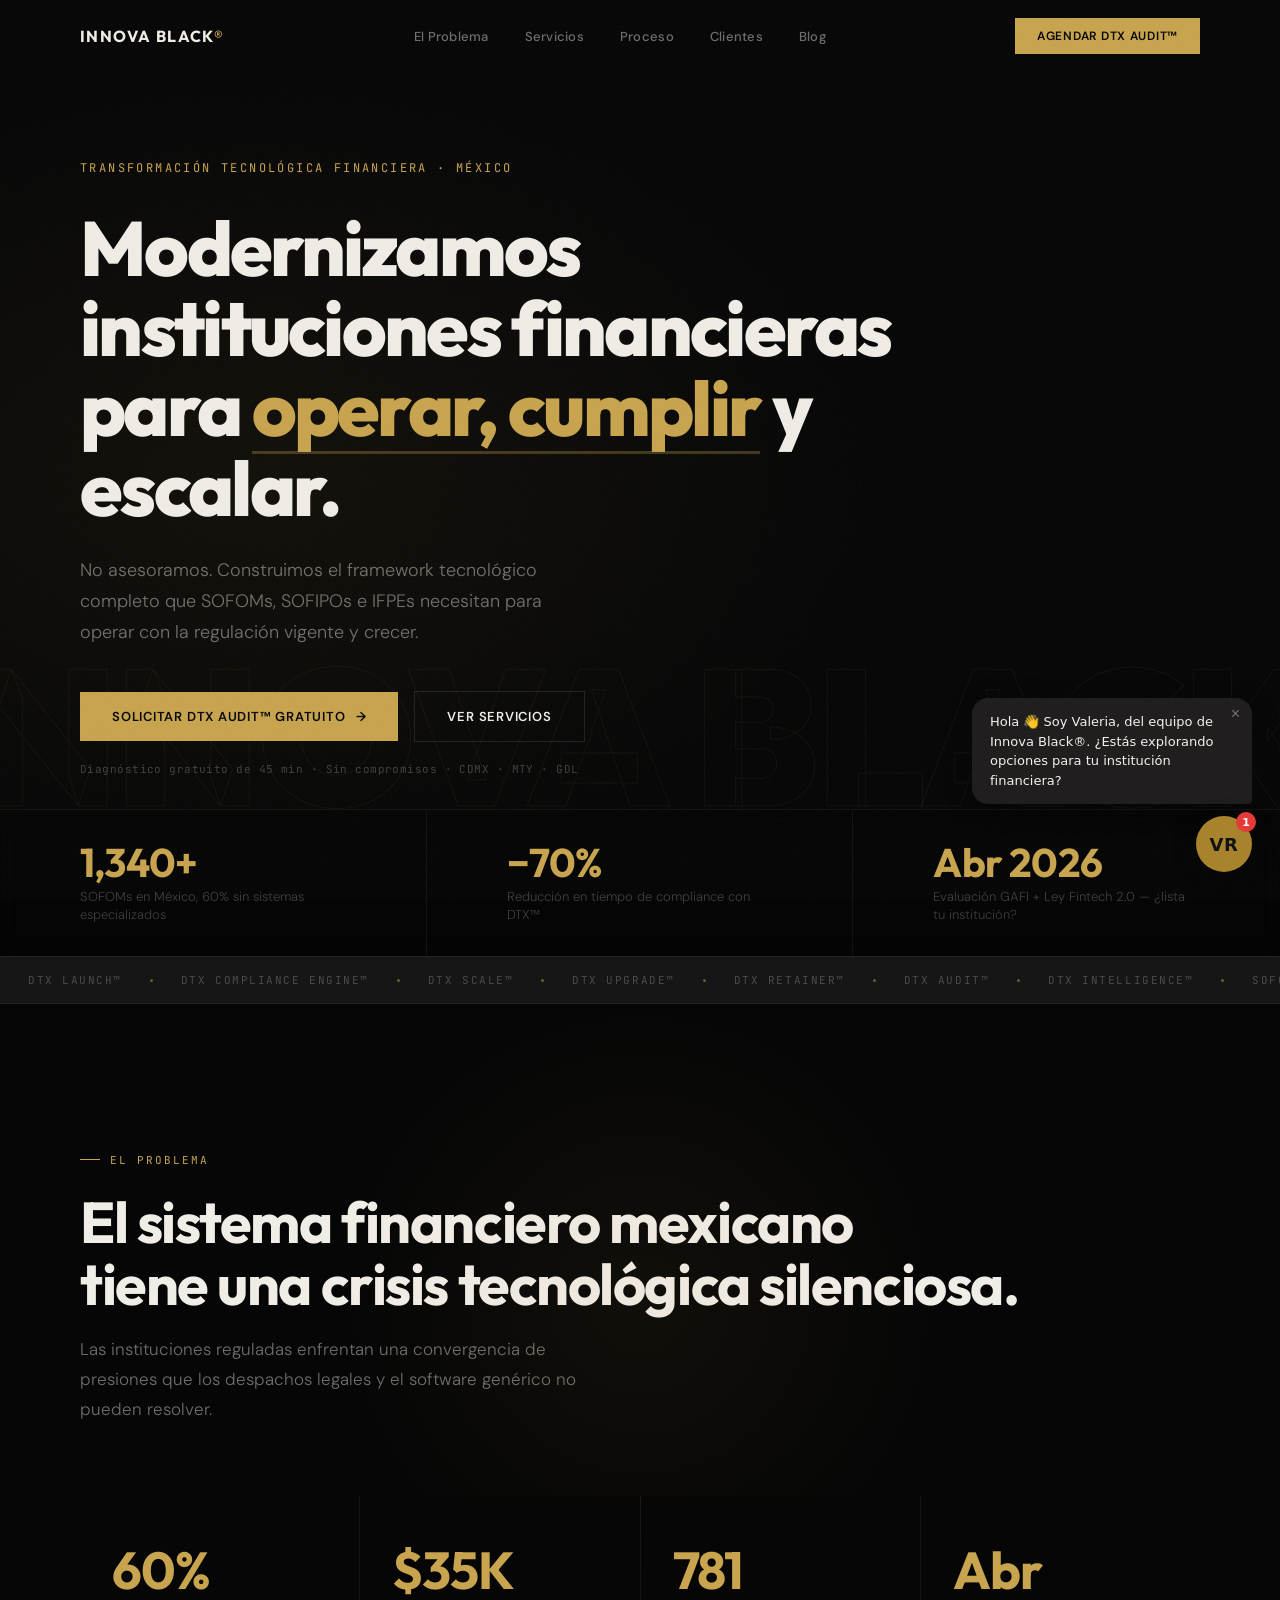
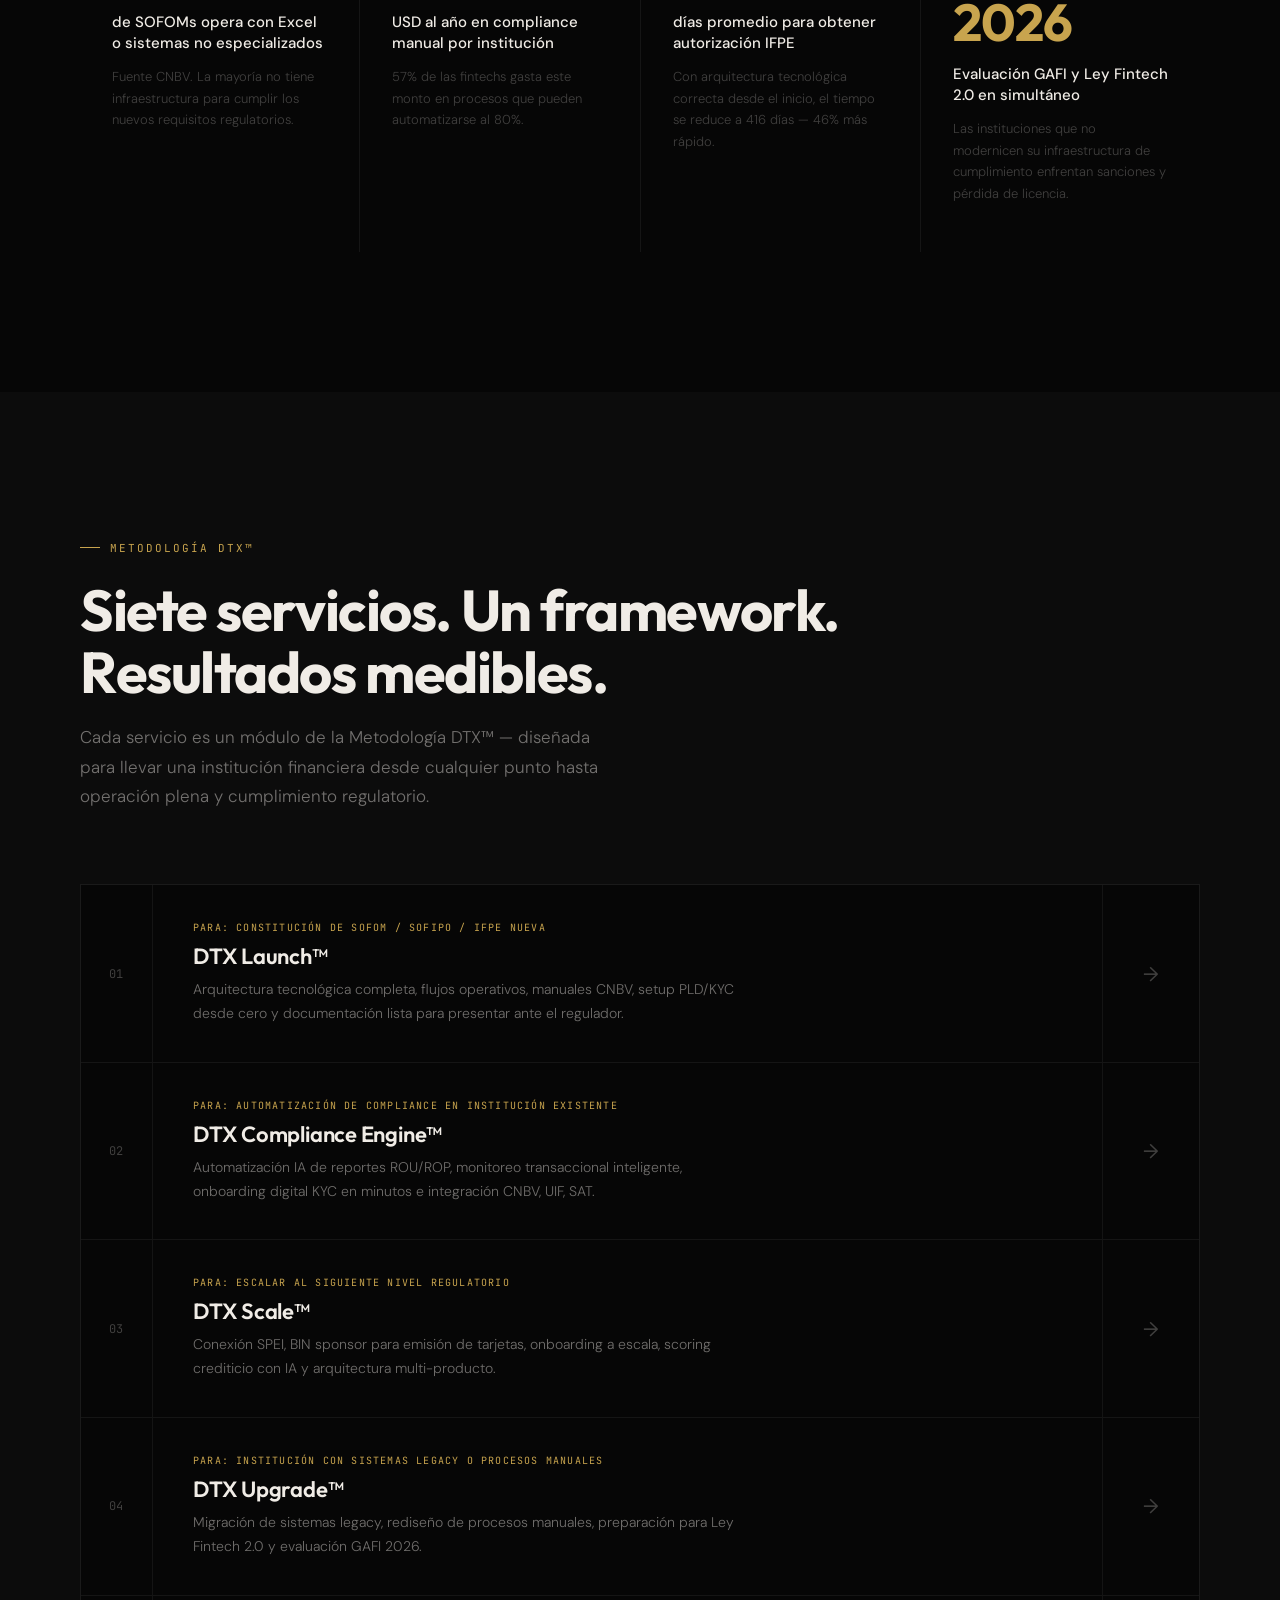
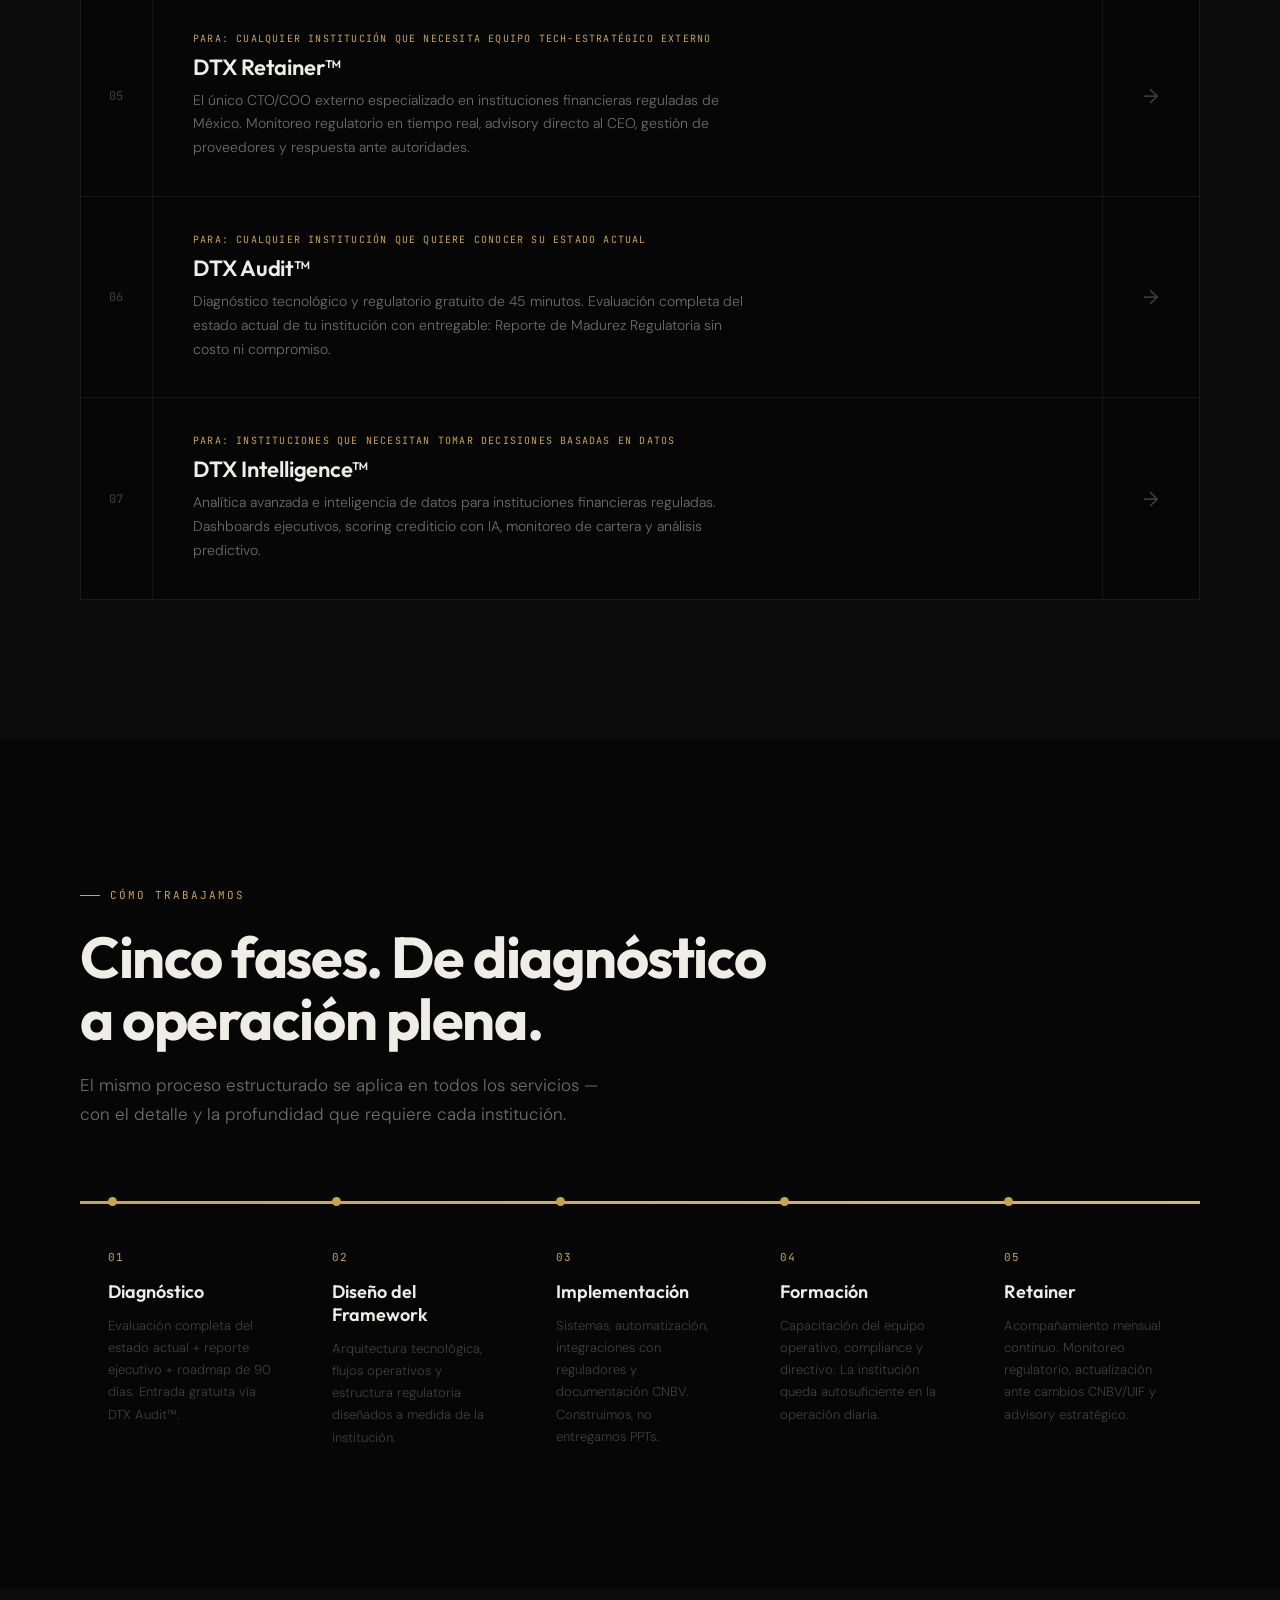
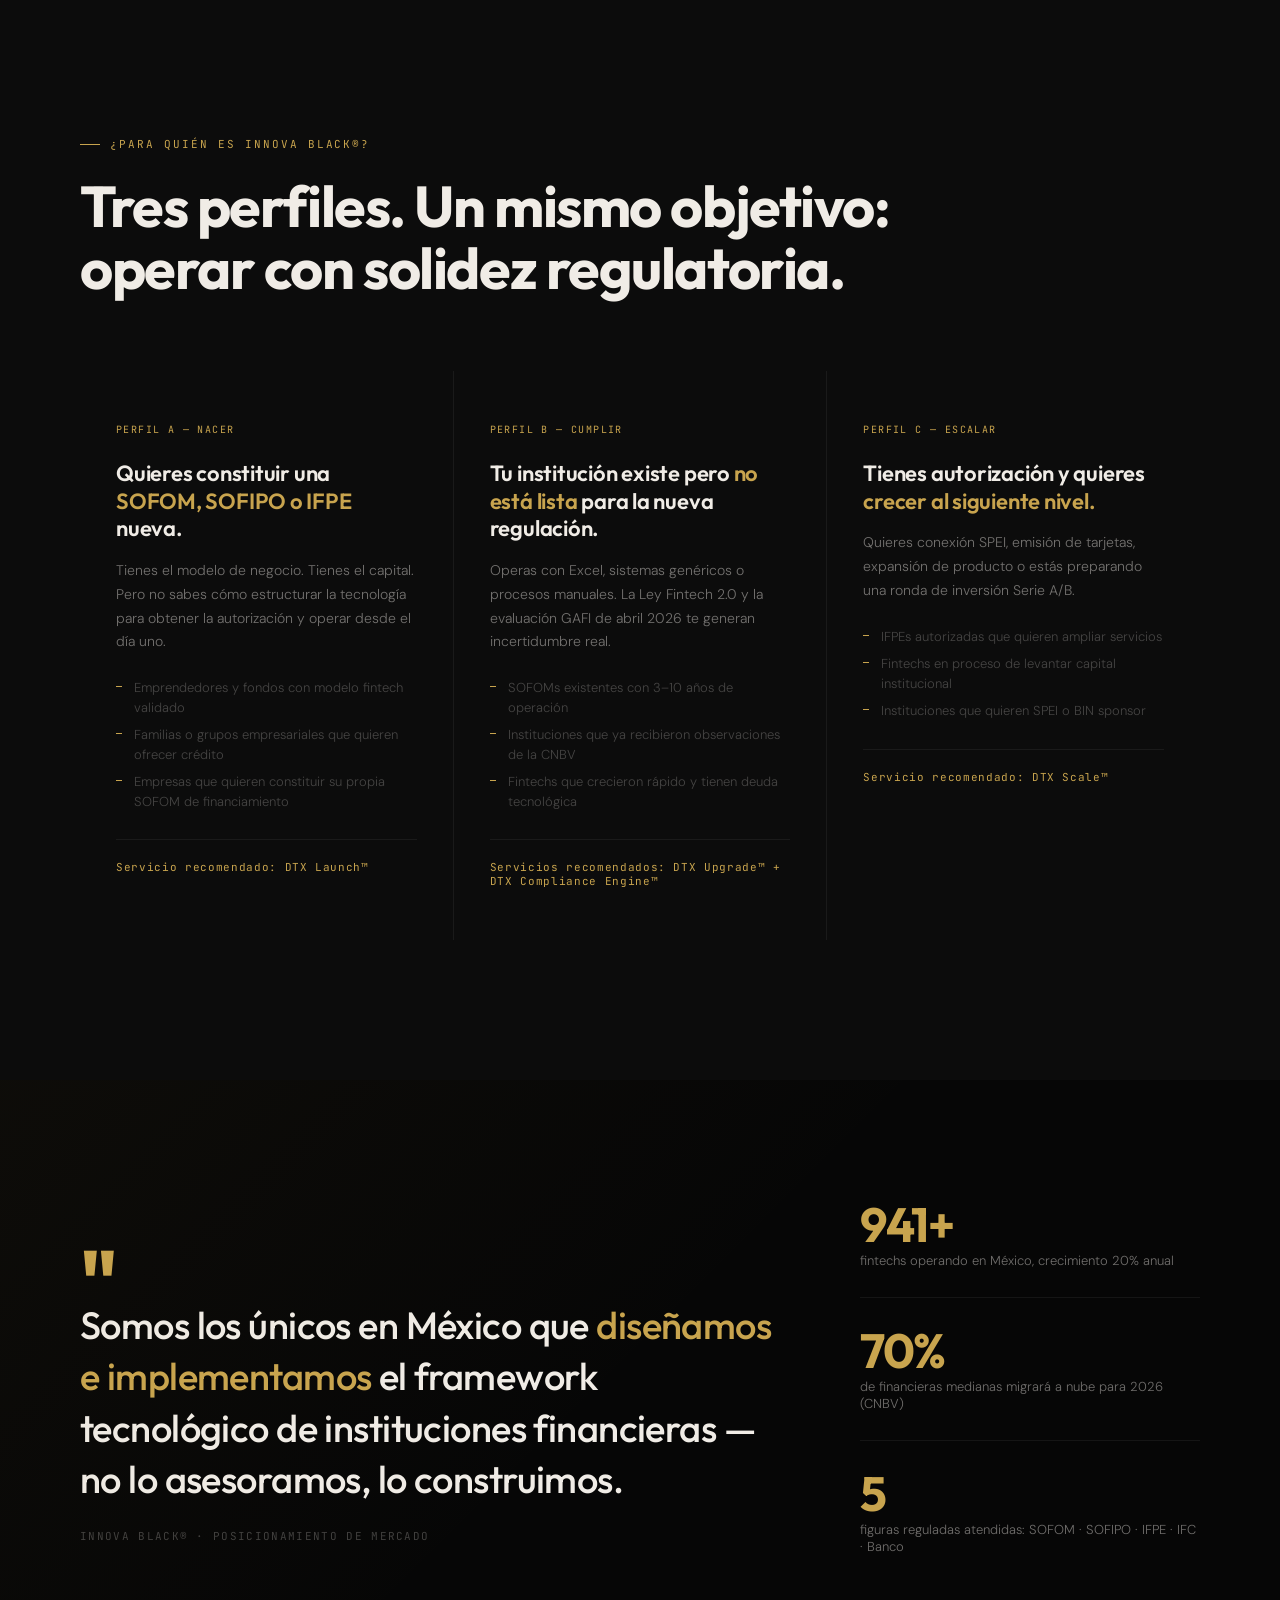
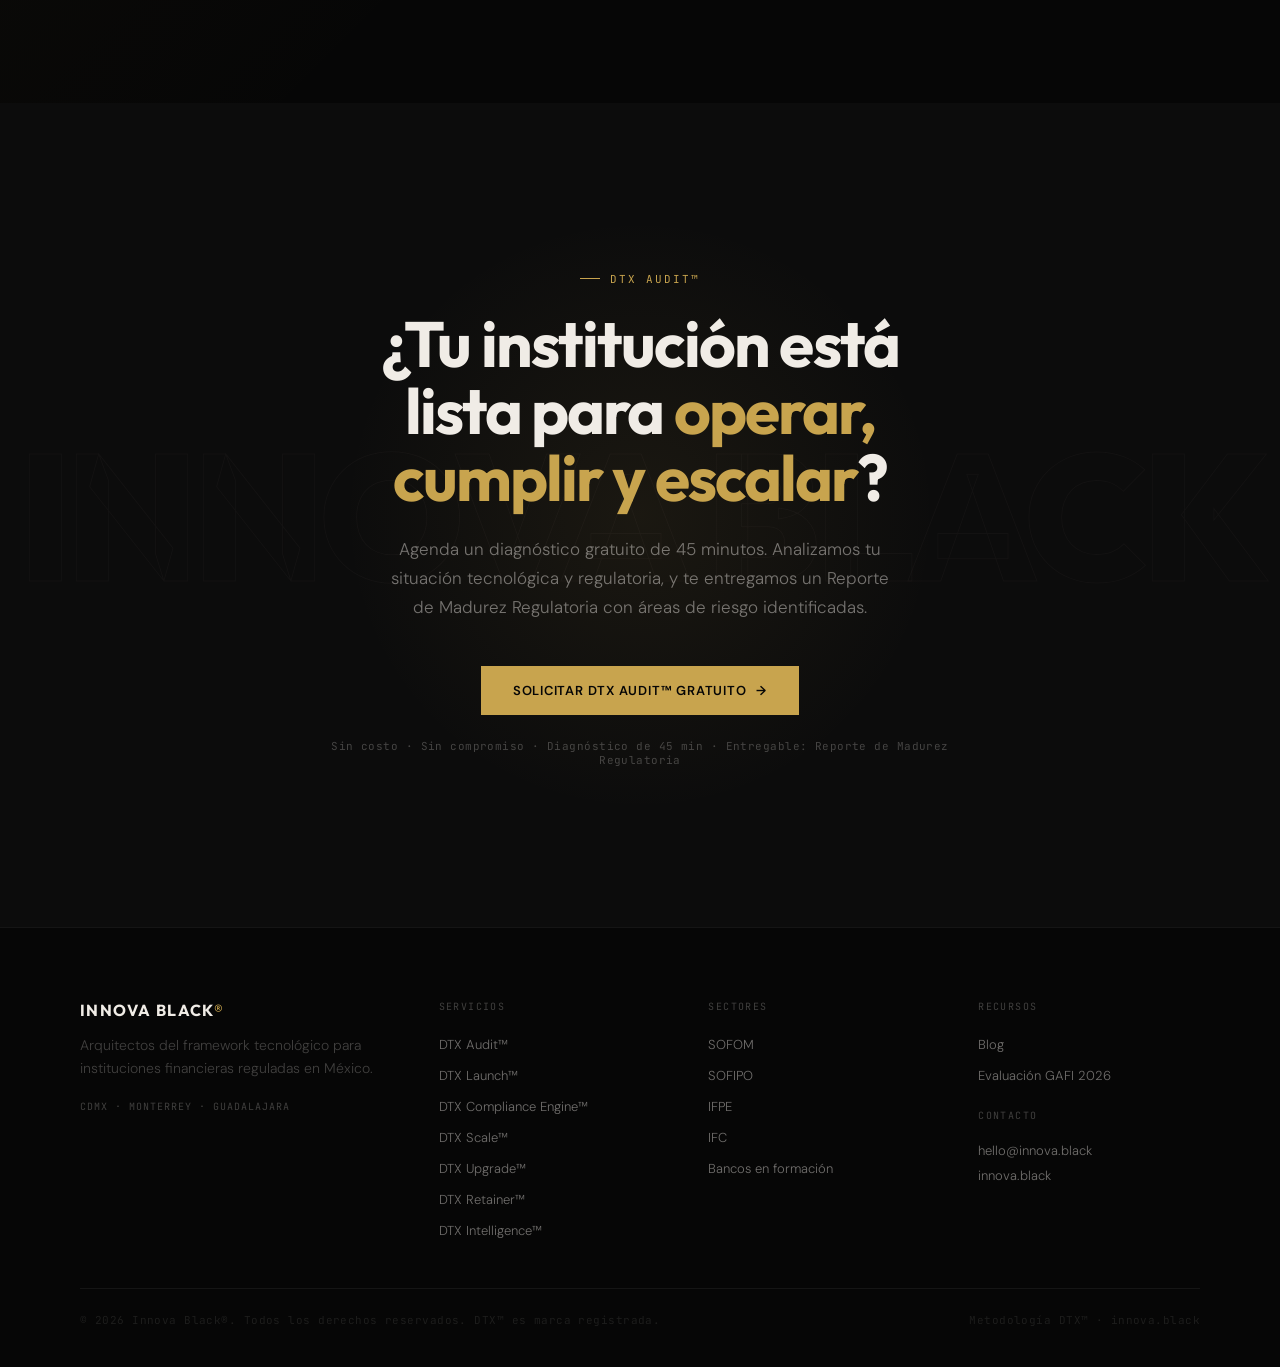
==== commit 9618f801: "style: switch typography to Outfit + DM Sans Pomelo/Revolut-inspired geometric sans-serif. Outfit fo" ====
--- a/web/index.html
+++ b/web/index.html
@@ -33,7 +33,7 @@
 
   <link rel="preconnect" href="https://fonts.googleapis.com" />
   <link rel="preconnect" href="https://fonts.gstatic.com" crossorigin />
-  <link href="https://fonts.googleapis.com/css2?family=Syne:wght@400;500;600;700;800&family=Plus+Jakarta+Sans:ital,wght@0,200;0,300;0,400;0,500;0,600;0,700;1,300;1,400&family=JetBrains+Mono:wght@300;400;500&display=swap" rel="stylesheet" />
+  <link href="https://fonts.googleapis.com/css2?family=Outfit:wght@200;300;400;500;600;700;800;900&family=DM+Sans:ital,wght@0,200;0,300;0,400;0,500;0,600;0,700;1,300;1,400&family=JetBrains+Mono:wght@300;400;500&display=swap" rel="stylesheet" />
   <link rel="stylesheet" href="chatbot.css" />
 
   <!-- Schema.org JSON-LD -->
@@ -80,8 +80,8 @@
       --gold-glow:  rgba(200,164,78,.15);
       --gold-glow2: rgba(200,164,78,.06);
 
-      --display: 'Syne', sans-serif;
-      --body:    'Plus Jakarta Sans', system-ui, sans-serif;
+      --display: 'Outfit', sans-serif;
+      --body:    'DM Sans', system-ui, sans-serif;
       --mono:    'JetBrains Mono', monospace;
 
       --pad-x: 80px;
@@ -142,8 +142,8 @@
       font-family: var(--display);
       font-size: clamp(36px, 4.5vw, 64px);
       font-weight: 700;
-      line-height: 1.05;
-      letter-spacing: -.02em;
+      line-height: 1.08;
+      letter-spacing: -.025em;
       color: var(--white);
     }
     .lead {
@@ -256,10 +256,10 @@
     }
     .nav-logo {
       font-family: var(--display);
-      font-size: 18px;
-      font-weight: 800;
+      font-size: 16px;
+      font-weight: 700;
       color: var(--white);
-      letter-spacing: -.01em;
+      letter-spacing: .08em;
     }
     .nav-logo span { color: var(--gold); font-weight: 800; }
     .nav-links {
@@ -369,8 +369,8 @@
       font-family: var(--display);
       font-size: clamp(44px, 6vw, 88px);
       font-weight: 800;
-      line-height: 1.0;
-      letter-spacing: -.03em;
+      line-height: 1.04;
+      letter-spacing: -.035em;
       color: var(--white);
       margin-bottom: 28px;
       max-width: 900px;
@@ -451,8 +451,8 @@
       z-index: 1;
       font-family: var(--display);
       font-size: clamp(100px, 15vw, 240px);
-      font-weight: 800;
-      letter-spacing: -.04em;
+      font-weight: 900;
+      letter-spacing: -.02em;
       color: transparent;
       -webkit-text-stroke: 1px rgba(200,164,78,.07);
       white-space: nowrap;
@@ -546,12 +546,12 @@
     .problem-card:hover::after { width: 100%; }
     .problem-num {
       font-family: var(--display);
-      font-size: 56px;
-      font-weight: 800;
+      font-size: 52px;
+      font-weight: 700;
       color: var(--gold);
       line-height: 1;
       margin-bottom: 16px;
-      letter-spacing: -.03em;
+      letter-spacing: -.02em;
     }
     .problem-label {
       font-size: 15px;
@@ -624,8 +624,8 @@
     }
     .service-name {
       font-family: var(--display);
-      font-size: 24px;
-      font-weight: 700;
+      font-size: 22px;
+      font-weight: 600;
       color: var(--white);
       letter-spacing: -.01em;
       margin-bottom: 8px;
@@ -715,10 +715,10 @@
     .paso-title {
       font-family: var(--display);
       font-size: 18px;
-      font-weight: 700;
+      font-weight: 600;
       color: var(--white);
       margin-bottom: 12px;
-      letter-spacing: -.01em;
+      letter-spacing: 0;
     }
     .paso-desc {
       font-size: 13px;
@@ -771,9 +771,9 @@
     .client-h3 {
       font-family: var(--display);
       font-size: 22px;
-      font-weight: 700;
+      font-weight: 600;
       color: var(--white);
-      line-height: 1.2;
+      line-height: 1.25;
       margin-bottom: 16px;
       letter-spacing: -.01em;
     }
@@ -842,10 +842,10 @@
     .quote-text {
       font-family: var(--display);
       font-size: clamp(24px, 3vw, 38px);
-      font-weight: 600;
+      font-weight: 500;
       color: var(--white);
-      line-height: 1.3;
-      letter-spacing: -.01em;
+      line-height: 1.35;
+      letter-spacing: -.015em;
     }
     .quote-text .gold { color: var(--gold); }
     .quote-mark {
@@ -937,9 +937,9 @@
     .cta-h2 {
       font-family: var(--display);
       font-size: clamp(36px, 5vw, 72px);
-      font-weight: 800;
+      font-weight: 700;
       color: var(--white);
-      line-height: 1.0;
+      line-height: 1.05;
       letter-spacing: -.03em;
       margin-bottom: 24px;
     }
@@ -984,11 +984,11 @@
     }
     .footer-logo {
       font-family: var(--display);
-      font-size: 20px;
-      font-weight: 800;
+      font-size: 16px;
+      font-weight: 700;
       color: var(--white);
       margin-bottom: 14px;
-      letter-spacing: -.01em;
+      letter-spacing: .08em;
     }
     .footer-logo span { color: var(--gold); }
     .footer-tagline {
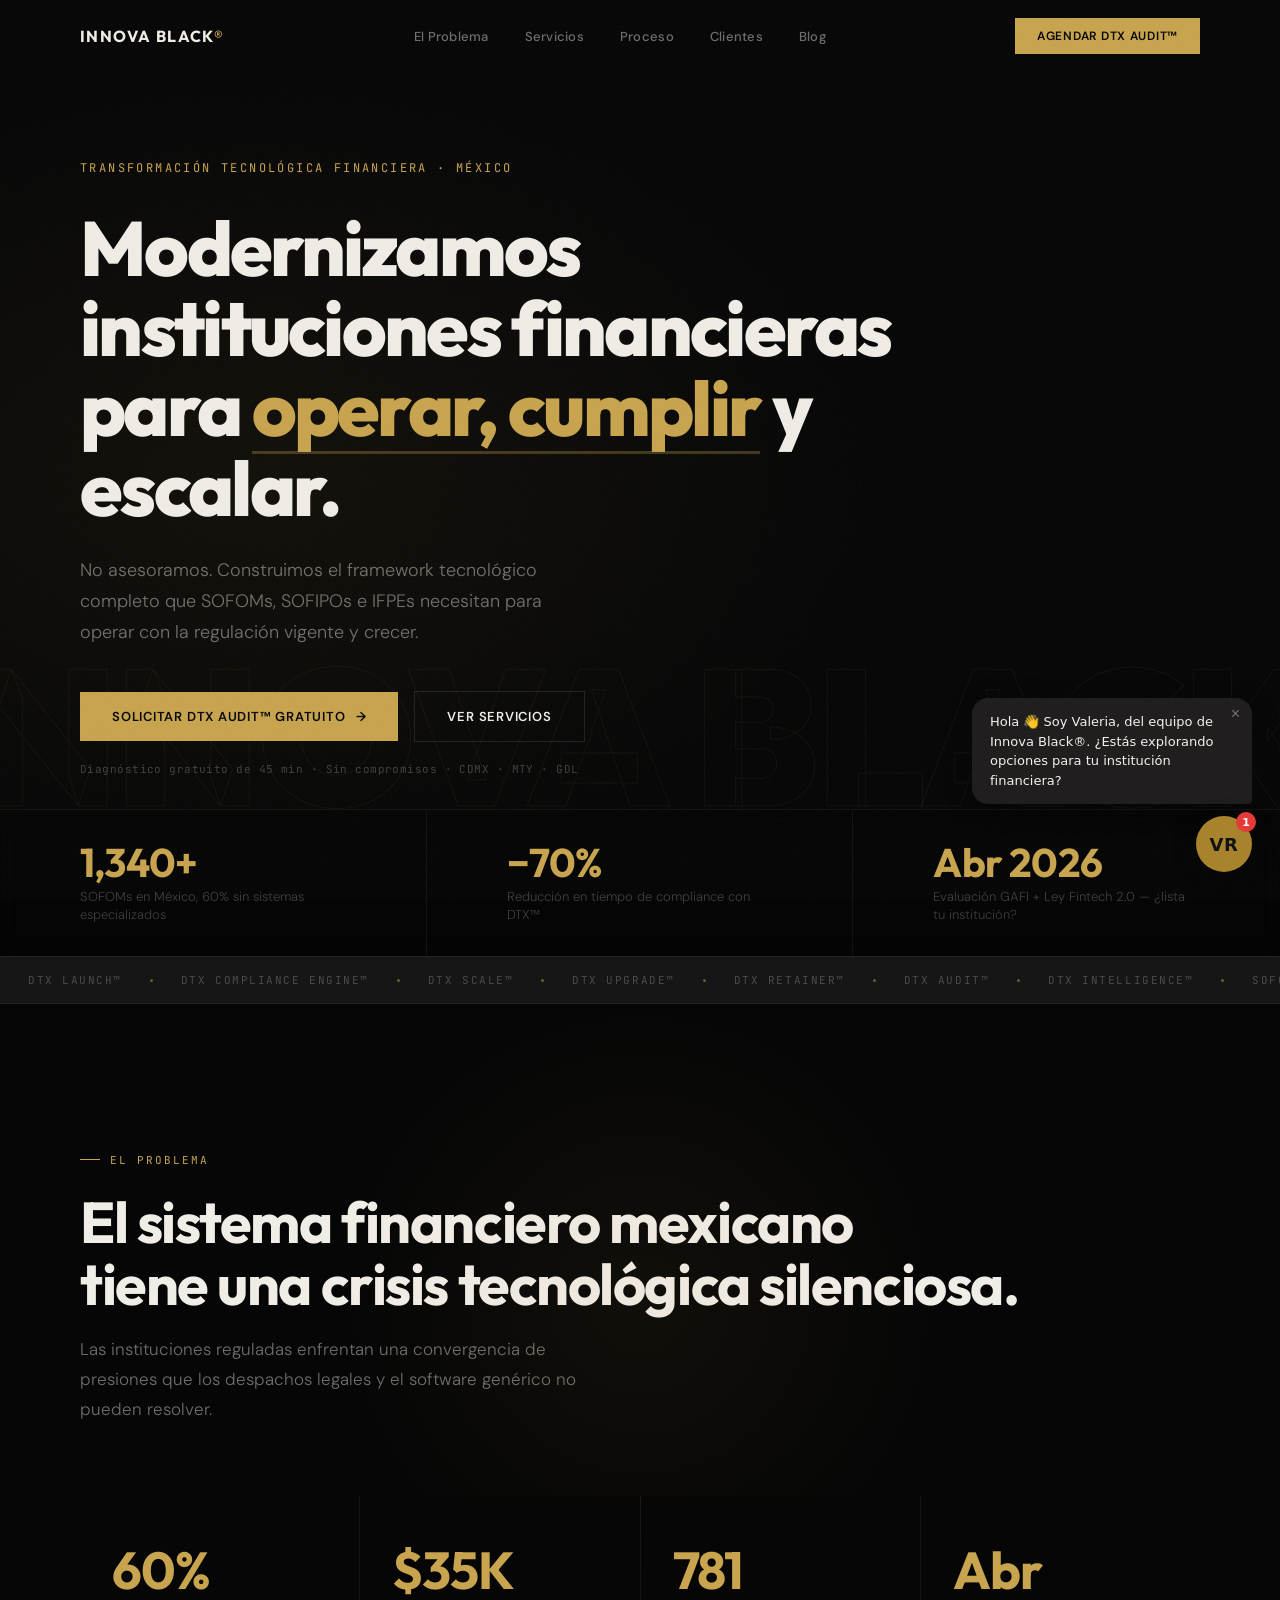
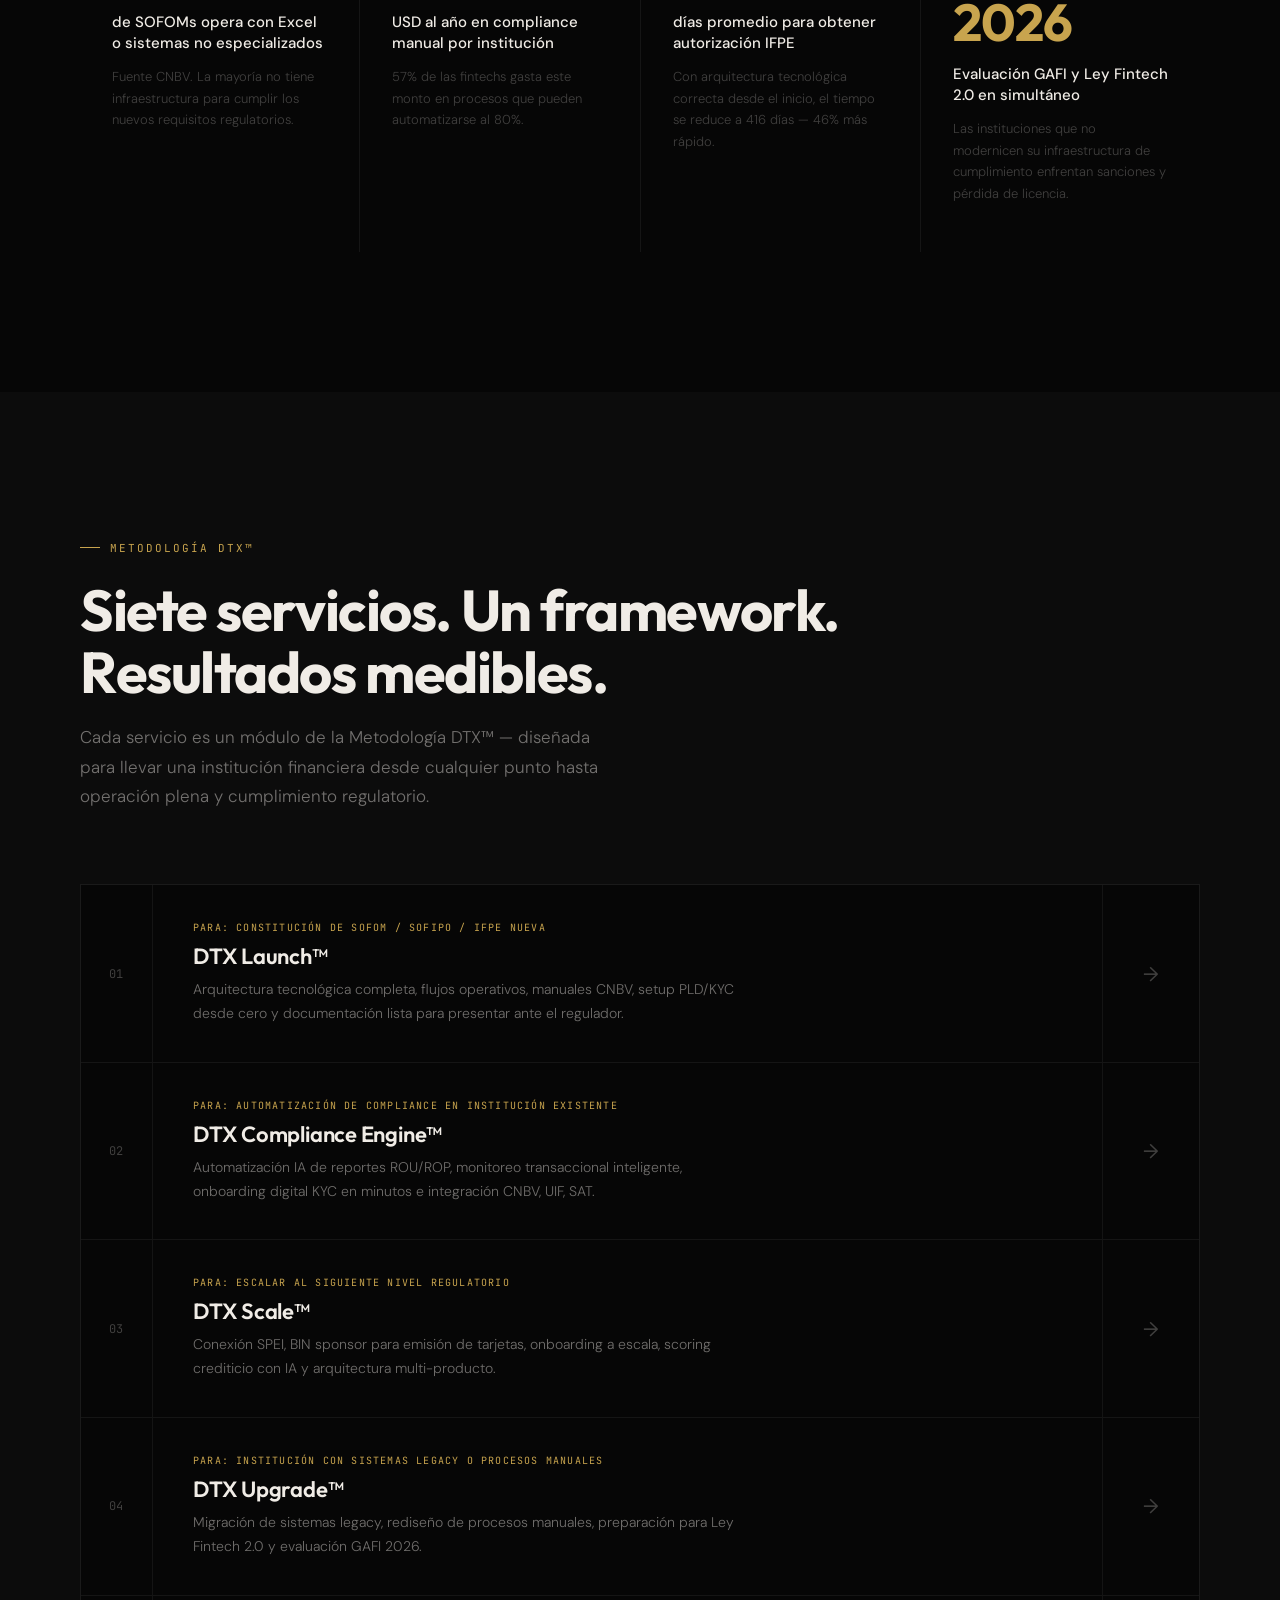
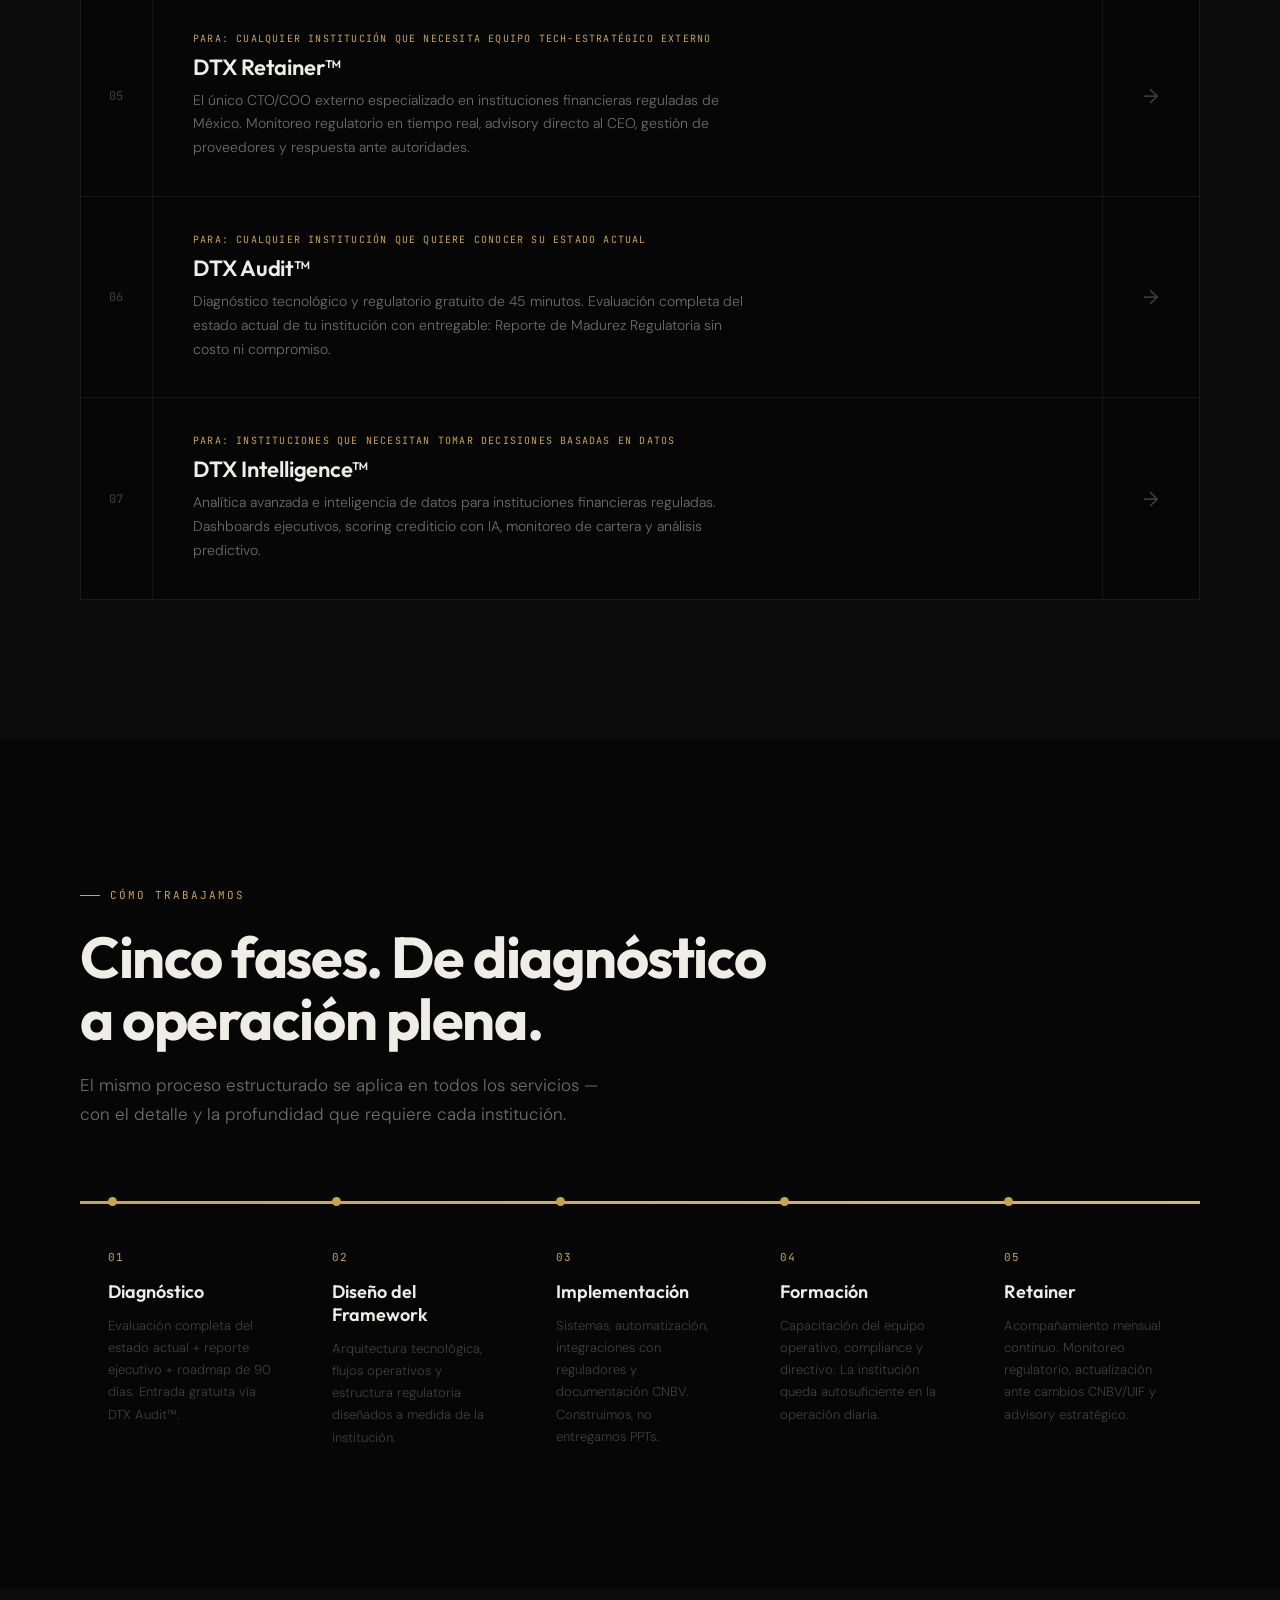
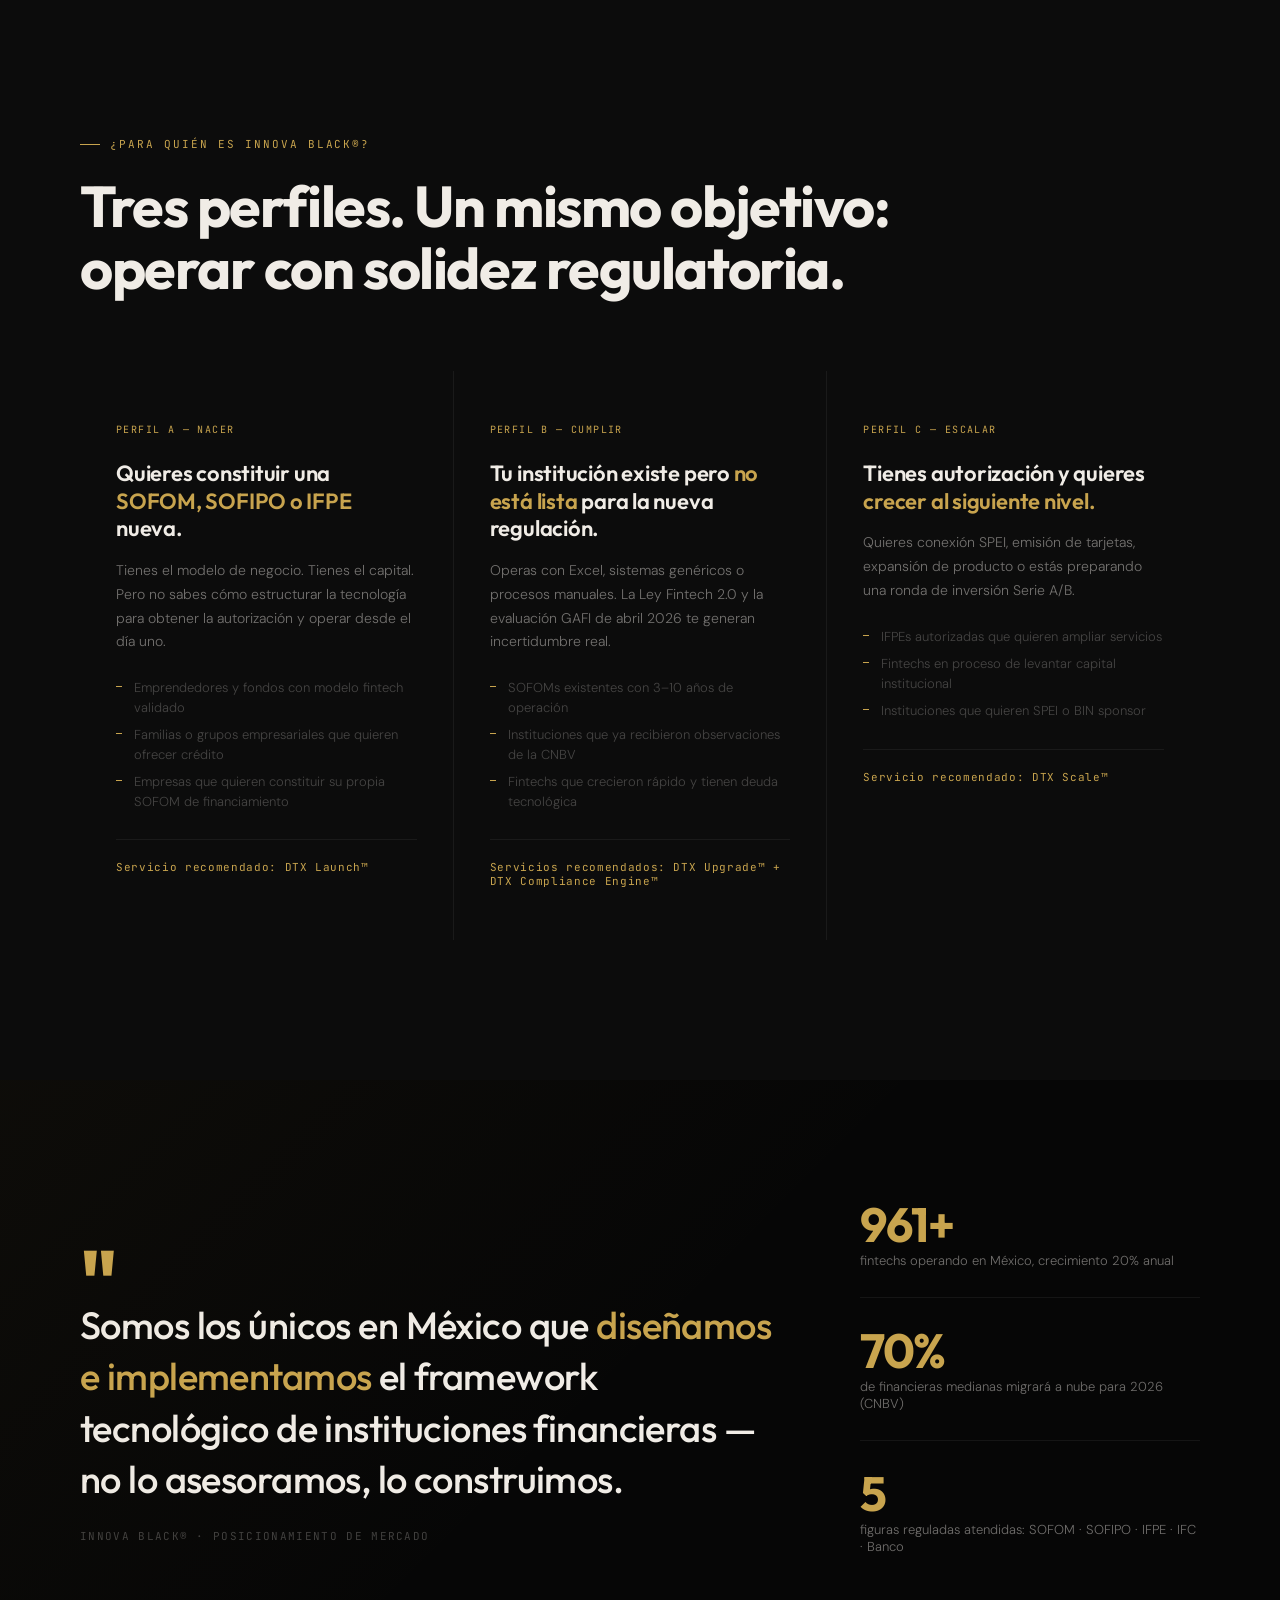
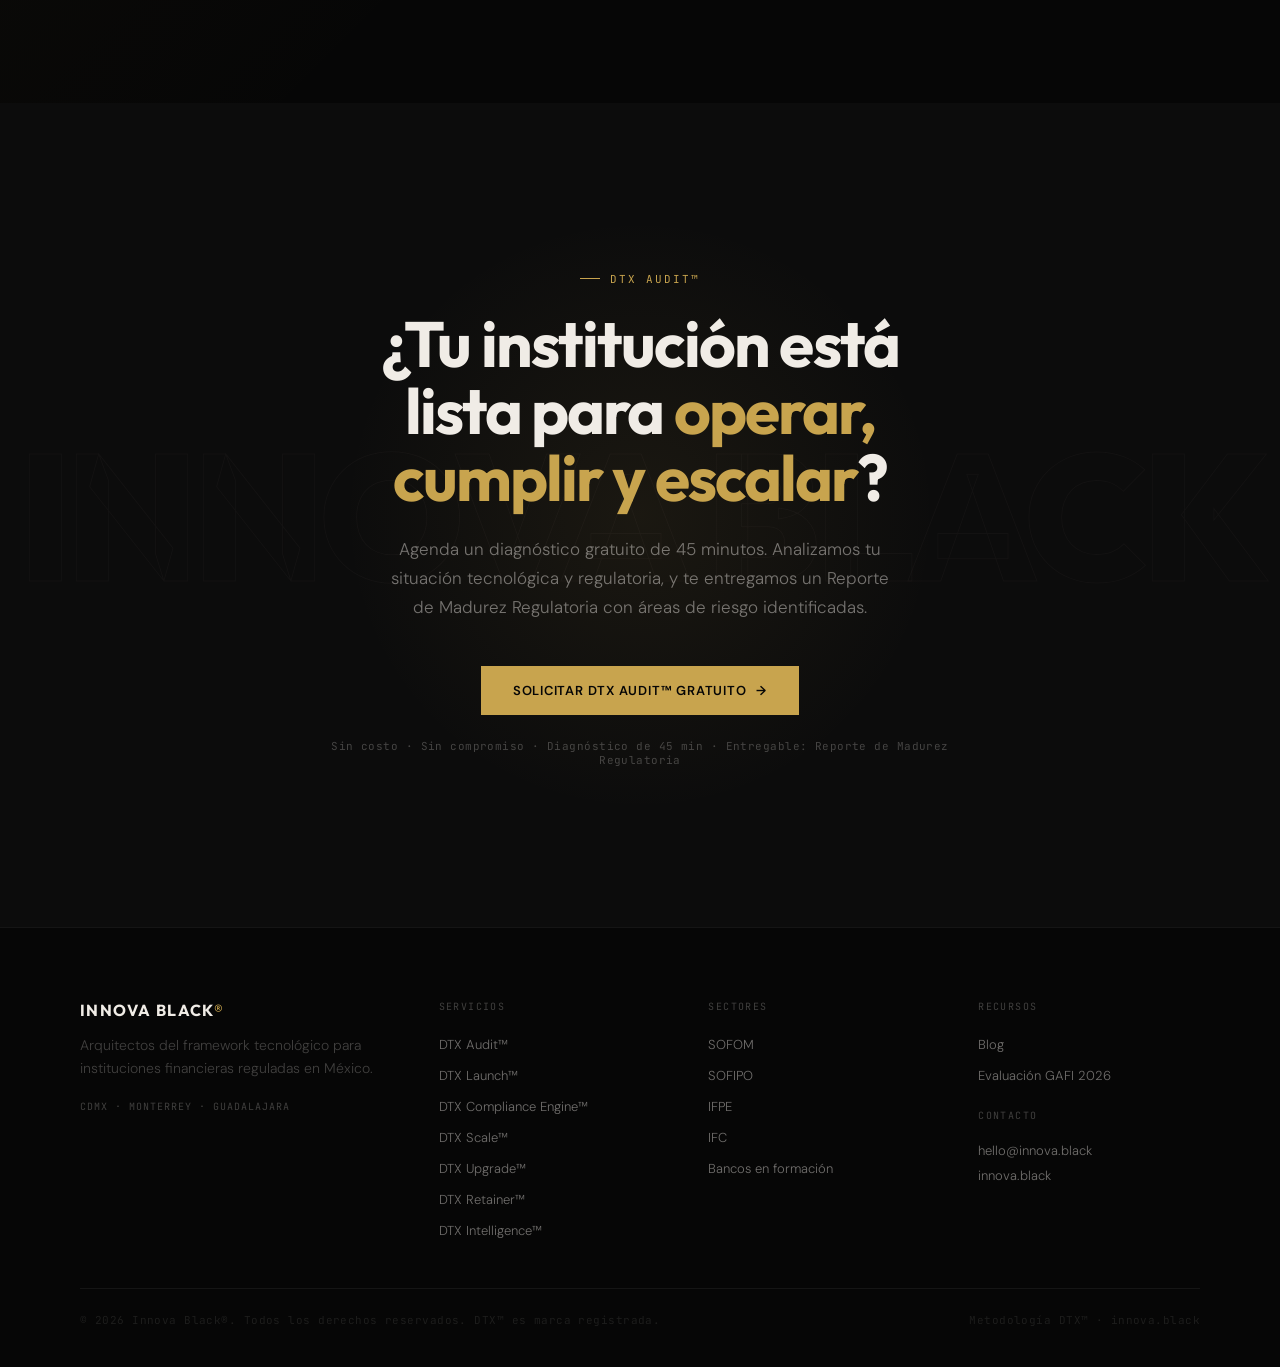
==== commit 72dcdfc6: "fix: SEO audit — all issues resolved - Add favicon (SVG) + apple-touch-icon link tags - Add Breadcru" ====
--- a/web/index.html
+++ b/web/index.html
@@ -36,7 +36,12 @@
   <link href="https://fonts.googleapis.com/css2?family=Outfit:wght@200;300;400;500;600;700;800;900&family=DM+Sans:ital,wght@0,200;0,300;0,400;0,500;0,600;0,700;1,300;1,400&family=JetBrains+Mono:wght@300;400;500&display=swap" rel="stylesheet" />
   <link rel="stylesheet" href="chatbot.css" />
 
-  <!-- Schema.org JSON-LD -->
+  <!-- Favicon -->
+  <link rel="icon" href="/favicon.ico" sizes="any" />
+  <link rel="icon" href="/favicon.svg" type="image/svg+xml" />
+  <link rel="apple-touch-icon" href="/apple-touch-icon.png" />
+
+  <!-- Schema.org — Organization -->
   <script type="application/ld+json">
   {
     "@context": "https://schema.org",
@@ -55,6 +60,72 @@
     "telephone": "+52-56-6297-5626",
     "email": "hello@innova.black",
     "sameAs": ["https://linkedin.com/company/innova-black"]
+  }
+  </script>
+
+  <!-- Schema.org — BreadcrumbList -->
+  <script type="application/ld+json">
+  {
+    "@context": "https://schema.org",
+    "@type": "BreadcrumbList",
+    "itemListElement": [
+      {
+        "@type": "ListItem",
+        "position": 1,
+        "name": "Inicio",
+        "item": "https://innovablack.ai/"
+      }
+    ]
+  }
+  </script>
+
+  <!-- Schema.org — FAQPage -->
+  <script type="application/ld+json">
+  {
+    "@context": "https://schema.org",
+    "@type": "FAQPage",
+    "mainEntity": [
+      {
+        "@type": "Question",
+        "name": "¿Qué es Innova Black® y qué hace?",
+        "acceptedAnswer": {
+          "@type": "Answer",
+          "text": "Innova Black® es una firma de transformación tecnológica financiera en México. Construimos el framework tecnológico completo que SOFOMs, SOFIPOs e IFPEs necesitan para operar con la regulación vigente y crecer — no asesoramos, construimos."
+        }
+      },
+      {
+        "@type": "Question",
+        "name": "¿Qué es el DTX Audit™ y cuánto cuesta?",
+        "acceptedAnswer": {
+          "@type": "Answer",
+          "text": "El DTX Audit™ es un diagnóstico tecnológico y regulatorio gratuito de 45 minutos. Evaluamos el estado actual de tu institución y entregamos un Reporte de Madurez Regulatoria sin costo ni compromiso."
+        }
+      },
+      {
+        "@type": "Question",
+        "name": "¿Para qué tipo de instituciones financieras trabajan?",
+        "acceptedAnswer": {
+          "@type": "Answer",
+          "text": "Trabajamos con SOFOMs, SOFIPOs, IFPEs, IFCs y bancos en formación. Atendemos tres perfiles: instituciones nuevas que quieren constituirse, existentes que necesitan cumplir con la nueva regulación, y autorizadas que quieren escalar."
+        }
+      },
+      {
+        "@type": "Question",
+        "name": "¿Cómo funciona la Metodología DTX™?",
+        "acceptedAnswer": {
+          "@type": "Answer",
+          "text": "La Metodología DTX™ consta de siete servicios modulares: DTX Launch™ (constitución), DTX Compliance Engine™ (automatización de compliance), DTX Scale™ (escalamiento), DTX Upgrade™ (migración legacy), DTX Retainer™ (CTO externo), DTX Audit™ (diagnóstico gratuito) y DTX Intelligence™ (analítica de datos)."
+        }
+      },
+      {
+        "@type": "Question",
+        "name": "¿Están preparados para la evaluación GAFI 2026 y la Ley Fintech 2.0?",
+        "acceptedAnswer": {
+          "@type": "Answer",
+          "text": "Sí. Nuestros servicios DTX Upgrade™ y DTX Compliance Engine™ están diseñados específicamente para preparar a instituciones financieras ante la evaluación GAFI de abril 2026 y los nuevos requisitos de la Ley Fintech 2.0."
+        }
+      }
+    ]
   }
   </script>
 
@@ -1146,7 +1217,7 @@
        2. HERO
   ============================================================ -->
   <section id="hero">
-    <video class="hero-video" autoplay muted loop playsinline poster="">
+    <video class="hero-video" autoplay muted loop playsinline poster="assets/video/hero-poster.jpg">
       <source src="assets/video/hero.mp4" type="video/mp4" />
     </video>
     <div class="hero-overlay"></div>
@@ -1494,11 +1565,11 @@
         <div>
           <div class="footer-col-title">Sectores</div>
           <ul class="footer-links">
-            <li><a href="#">SOFOM</a></li>
-            <li><a href="#">SOFIPO</a></li>
-            <li><a href="#">IFPE</a></li>
-            <li><a href="#">IFC</a></li>
-            <li><a href="#">Bancos en formación</a></li>
+            <li><a href="/blog/como-constituir-sofom-mexico-2026/">SOFOM</a></li>
+            <li><a href="/blog/guia-kyc-pld-sofom-mexico/">SOFIPO</a></li>
+            <li><a href="/dtx-launch/">IFPE</a></li>
+            <li><a href="/dtx-scale/">IFC</a></li>
+            <li><a href="/dtx-launch/">Bancos en formación</a></li>
           </ul>
         </div>
         <div>
